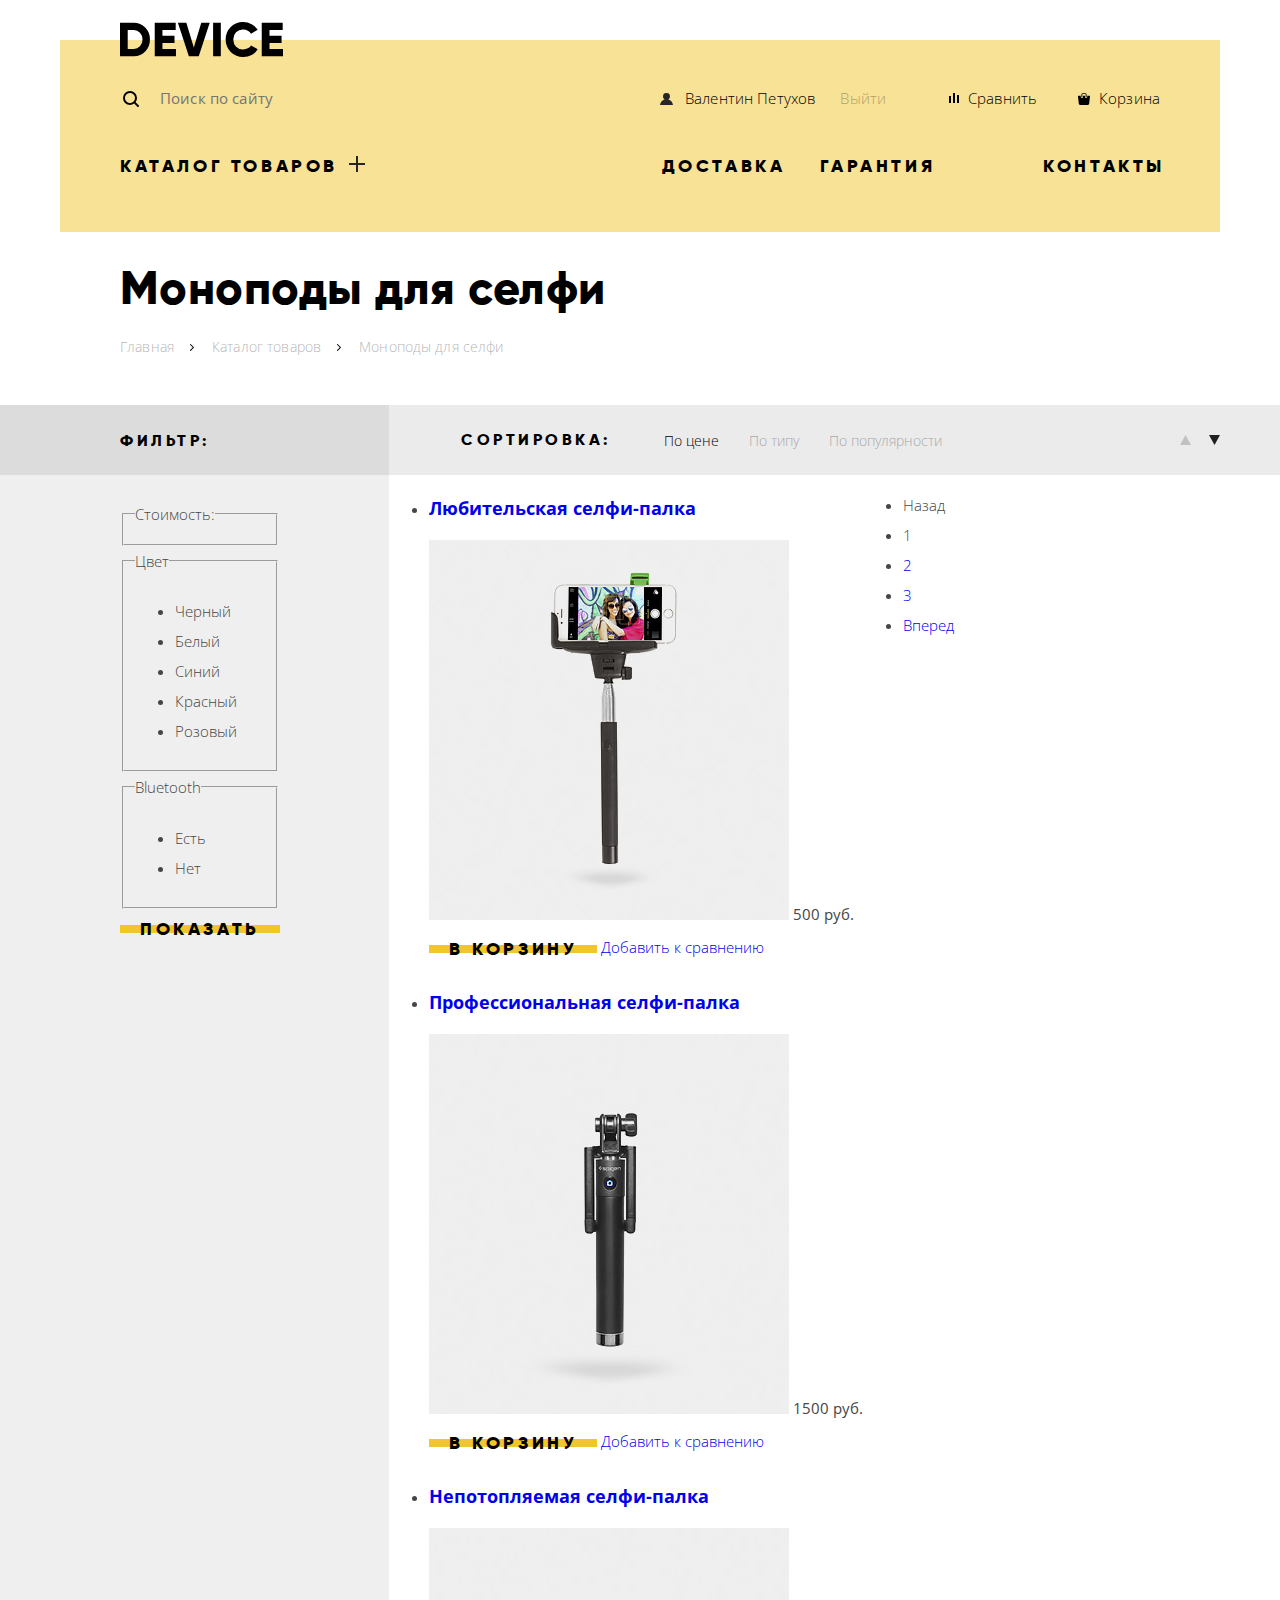
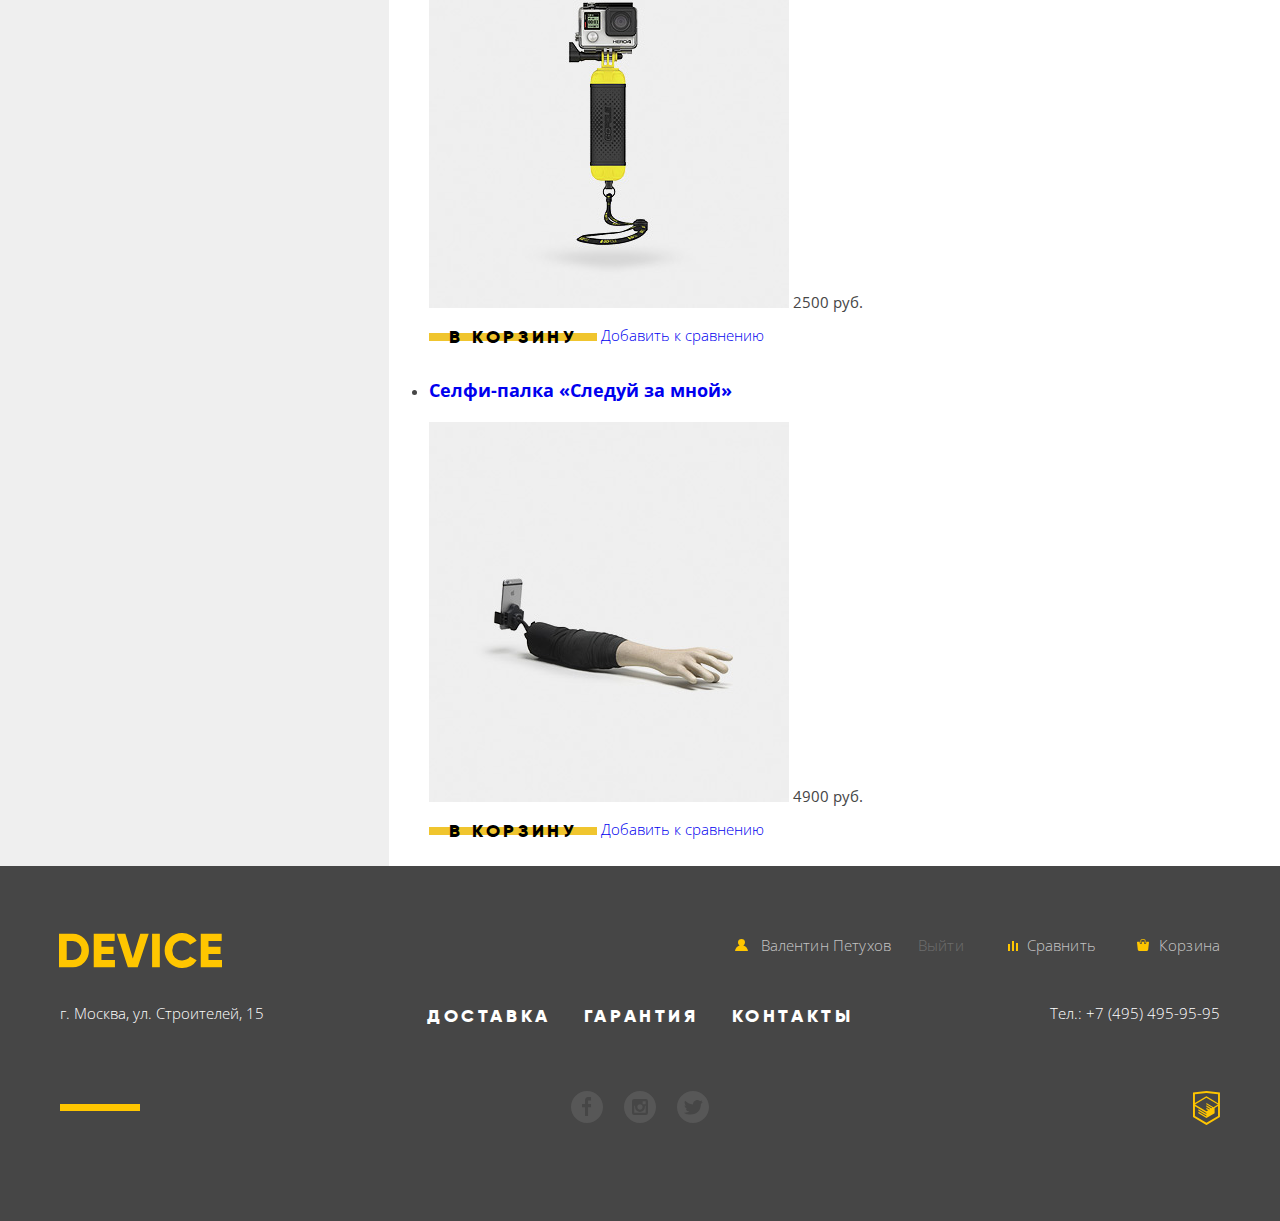
==== catalog.html @ f2490037 "Стилизация строки фильтра и сортировки" ====
<!DOCTYPE html>
<html lang="ru">
<head>
  <meta charset="UTF-8">
  <title>HTML Academy: Девайс</title>
  <link href="https://fonts.googleapis.com/css?family=Open+Sans:300,400&amp;subset=cyrillic" rel="stylesheet">
  <link rel="stylesheet" href="css/normalize.css">
  <link rel="stylesheet" href="css/style.css">
</head>
<body>
  <div class="container">
    <header class="page-header">
      <a class="page-header__logo" href="index.html">
        <svg class="page-header__image page-header__image--black" width="163" height="35" xmlns="http://www.w3.org/2000/svg" viewBox="0 0 163.3 34.94">
          <path d="M163.3 26.88v7.39H142V.67h21v7.39h-13.23v5.57h12.08v7.3h-12.08v6zm-39.87.58a9.88 9.88 0 0 0 4.66-1.1 7.49 7.49 0 0 0 3.16-3l6.67 3.84a15.51 15.51 0 0 1-6 5.69 17.52 17.52 0 0 1-8.46 2.09 17.12 17.12 0 0 1-17.59-17.47A17.12 17.12 0 0 1 123.43 0a17.42 17.42 0 0 1 8.41 2.09 15.88 15.88 0 0 1 6.09 5.69l-6.67 3.84a7.61 7.61 0 0 0-3.19-3 9.93 9.93 0 0 0-4.64-1.08 9.59 9.59 0 0 0-7.18 2.74 9.91 9.91 0 0 0-2.68 7.25 9.91 9.91 0 0 0 2.68 7.25 9.59 9.59 0 0 0 7.18 2.68zM93.27.67H101v33.6h-7.73zM69 34.27L58 .67h8.46l7.49 24.72L81.43.67h8.46l-11 33.6zM34.8.67h21v7.39H42.53v5.57h12.08v7.3H42.53v6h13.53v7.39H34.8zm-21.27 33.6H0V.67h13.53A15.72 15.72 0 0 1 25.25 5.5a16.46 16.46 0 0 1 4.71 12 16.46 16.46 0 0 1-4.71 12 15.73 15.73 0 0 1-11.72 4.77zM20 10.63a8.65 8.65 0 0 0-6.5-2.57H7.73v18.82h5.8A8.65 8.65 0 0 0 20 24.31a9.41 9.41 0 0 0 2.49-6.84A9.41 9.41 0 0 0 20 10.63z" />
        </svg>
      </a>
      <nav class="main-navigation">
        <div class="main-navigation__wrapper">
          <form class="main-navigation__search site-search" id="search-form" action="https://echo.htmlacademy.ru/" method="get">
            <label class="visually-hidden" for="search-field">Поиск по сайту</label>
            <input class="site-search__field" id="search-field" name="search" type="search" placeholder="Поиск по сайту" required>
            <button class="site-search__button" type="submit">Найти</button>
          </form>
          <ul class="main-navigation__user user-navigation">
            <li class="user-navigation__item">
              <a class="user-navigation__link user-navigation__link--profile" href="#">Валентин Петухов</a>
            </li>
            <li class="user-navigation__item">
              <a class="user-navigation__link user-navigation__link--logout" href="#">Выйти</a>
            </li>
          </ul>
          <ul class="main-navigation__shopping shopping-navigation">
            <li class="shopping-navigation__item">
              <a class="shopping-navigation__link shopping-navigation__link--compare" href="#">Сравнить</a>
            </li>
            <li class="shopping-navigation__item">
              <a class="shopping-navigation__link shopping-navigation__link--cart" href="#">Корзина</a>
            </li>
          </ul>
        </div>
        <ul class="main-navigation__site site-navigation">
          <li class="site-navigation__item site-navigation__item--catalog">
            <a class="site-navigation__link site-navigation__link--catalog" href="catalog.html">Каталог товаров</a>
            <ul class="site-navigation__list catalog-navigation">
              <li class="catalog-navigation__item">
                <a class="catalog-navigation__link" href="#">Виртуальная реальность</a>
              </li>
              <li class="catalog-navigation__item">
                <a class="catalog-navigation__link" href="#">Моноподы для селфи</a>
              </li>
              <li class="catalog-navigation__item">
                <a class="catalog-navigation__link" href="#">Экшн-камеры</a>
              </li>
              <li class="catalog-navigation__item">
                <a class="catalog-navigation__link" href="#">Фитнес-браслеты</a>
              </li>
              <li class="catalog-navigation__item">
                <a class="catalog-navigation__link" href="#">Умные часы</a>
              </li>
              <li class="catalog-navigation__item">
                <a class="catalog-navigation__link" href="#">Квадрокоптеры</a>
              </li>
            </ul>
          </li>
          <li class="site-navigation__item">
            <a class="site-navigation__link" href="#">Доставка</a>
          </li>
          <li class="site-navigation__item">
            <a class="site-navigation__link" href="#">Гарантия</a>
          </li>
          <li class="site-navigation__item">
            <a class="site-navigation__link" href="#">Контакты</a>
          </li>
        </ul>
      </nav>
    </header>
  </div>
  <main class="page-inner">
    <div class="container page-inner__title-wrapper">
      <h1 class="page-inner__title">Моноподы для селфи</h1>
      <ul class="breadcrumbs">
        <li class="breadcrumbs__item">
          <a class="breadcrumbs__link" href="index.html">Главная</a>
        </li>
        <li class="breadcrumbs__item">
          <a class="breadcrumbs__link" href="#">Каталог товаров</a>
        </li>
        <li class="breadcrumbs__item">
          <a class="breadcrumbs__link">Моноподы для селфи</a>
        </li>
      </ul>
    </div>
    <div class="page-inner__up-line">
      <div class="container page-inner__wrapper">
        <div class="page-inner__left-column">
          <span class="page-inner__filter-title">Фильтр:</span>
        </div>
        <div class="page-inner__right-column">
          <section class="sorter">
            <h2 class="sorter__title">Сортировка:</h2>
            <ul class="sorter__list sorter-options">
              <li class="sorter-options__item">
                <a class="sorter-options__link sorter-options__link--active" href="#">По цене</a>
              </li>
              <li class="sorter-options__item">
                <a class="sorter-options__link" href="#">По типу</a>
              </li>
              <li class="sorter-options__item">
                <a class="sorter-options__link" href="#">По популярности</a>
              </li>
            </ul>
            <ul class="sorter__list sorter-directions">
              <li class="sorter-directions__item">
                <a class="sorter-directions__link sorter-directions__link--up" href="#">
                  <span class="visually-hidden">Сортировать по возрастанию</span>
                </a>
              </li>
              <li class="sorter-directions__item">
                <a class="sorter-directions__link sorter-directions__link--down sorter-directions__link--active" href="#">
                  <span class="visually-hidden">Сортировать по убыванию</span>
                </a>
              </li>
            </ul>
          </section>
        </div>
      </div>
    </div>
    <div class="page-inner__down-line">
      <div class="container page-inner__wrapper">
        <div class="page-inner__left-column">
          <section class="filters">
            <h2 class="visually-hidden filters___title">Фильтр:</h2>
            <form action="https://echo.htmlacademy.ru" method="get">
              <fieldset class="filters__fieldset">
                <legend>Стоимость:</legend>
                <!-- здесь будет range стоимости -->
              </fieldset>
              <fieldset class="filters__fieldset">
                <legend>Цвет</legend>
                <ul class="filters__list">
                  <li class="filters__item">
                    <input class="filters__input filters__checkbox visually-hidden" id="black" name="color" type="checkbox" value="black" checked>
                    <label class="filters__label filters__label--checkbox" for="black">Черный</label>
                  </li>
                  <li class="filters__item">
                    <input class="filters__input filters__checkbox visually-hidden" id="white" name="color" type="checkbox" value="white">
                    <label class="filters__label filters__label--checkbox" for="white">Белый</label>
                  </li>
                  <li class="filters__item">
                    <input class="filters__input filters__checkbox visually-hidden" id="blue" name="color" type="checkbox" value="blue" checked>
                    <label class="filters__label filters__label--checkbox" for="blue">Синий</label>
                  </li>
                  <li class="filters__item">
                    <input class="filters__input filters__checkbox visually-hidden" id="red" name="color" type="checkbox" value="red" checked>
                    <label class="filters__label filters__label--checkbox" for="red">Красный</label>
                  </li>
                  <li class="filters__item">
                    <input class="filters__input filters__checkbox visually-hidden" id="pink" name="color" type="checkbox" value="pink">
                    <label class="filters__label filters__label--checkbox" for="pink">Розовый</label>
                  </li>
                </ul>
              </fieldset>
              <fieldset class="filters__fieldset">
                <legend>Bluetooth</legend>
                <ul class="filters__list">
                  <li class="filters__item">
                    <input class="filters__input filters__radio visually-hidden" id="yes" name="bluetooth" value="yes" type="radio" checked>
                    <label class="filters__label filters__label--radio" for="yes">Есть</label>
                  </li>
                  <li class="filters__item">
                    <input class="filters__input filters__radio visually-hidden" id="no" name="bluetooth" value="no" type="radio">
                    <label class="filters__label filters__label--radio" for="no">Нет</label>
                  </li>
                </ul>
              </fieldset>
              <button class="filters__button button" type="submit">Показать</button>
            </form>
          </section>
        </div>
        <div class="page-inner__right-column page-inner__right-column--white">
          <section class="catalog">
            <h2 class="visually-hidden">Каталог моноподов для селфи</h2>
            <ul class="catalog__list">
              <li class="catalog__item">
                <article class="product-card">
                  <h3 class="product-card__title">
                    <a href="#" class="product-card__link">Любительская селфи-палка</a>
                  </h3>
                  <a class="product-card__photo" href="#">
                    <img class="product-card__image" src="img/catalog/item-1.jpg" width="360" height="380" alt="Фото любительской селфи-палки">
                  </a>
                  <b class="product-card__price">500 руб.</b>
                  <div class="product-card__hover-wrapper">
                    <a class="product-card__basket-link button" href="#">В корзину</a>
                    <a class="product-card__compare-link" href="#">Добавить к сравнению</a>
                  </div>
                </article>
              </li>
              <li class="catalog__item">
                <article class="product-card">
                  <h3 class="product-card__title">
                    <a href="#" class="product-card__link">Профессиональная селфи-палка</a>
                  </h3>
                  <a class="product-card__photo" href="#">
                    <img class="product-card__image" src="img/catalog/item-2.jpg" width="360" height="380" alt="Фото профессиональной селфи-палки">
                  </a>
                  <b class="product-card__price">1500 руб.</b>
                  <div class="product-card__hover-wrapper">
                    <a class="product-card__basket-link button" href="#">В корзину</a>
                    <a class="product-card__compare-link" href="#">Добавить к сравнению</a>
                  </div>
                </article>
              </li>
              <li class="catalog__item">
                <article class="product-card">
                  <h3 class="product-card__title">
                    <a href="#" class="product-card__link">Непотопляемая селфи-палка</a>
                  </h3>
                  <a class="product-card__photo" href="#">
                    <img class="product-card__image" src="img/catalog/item-3.jpg" width="360" height="380" alt="Фото непотопляемой селфи-палки">
                  </a>
                  <b class="product-card__price">2500 руб.</b>
                  <div class="product-card__hover-wrapper">
                    <a class="product-card__basket-link button" href="#">В корзину</a>
                    <a class="product-card__compare-link" href="#">Добавить к сравнению</a>
                  </div>
                </article>
              </li>
              <li class="catalog__item">
                <article class="product-card product-card--new">
                  <h3 class="product-card__title">
                    <a href="#" class="product-card__link">Селфи-палка «Следуй за мной»</a>
                  </h3>
                  <a class="product-card__photo" href="#">
                  <img class="product-card__image" src="img/catalog/item-4.jpg" width="360" height="380" alt="Фото селфи-палки «Следуй за мной»">
                  </a>
                  <b class="product-card__price">4900 руб.</b>
                  <div class="product-card__hover-wrapper">
                    <a class="product-card__basket-link button" href="#">В корзину</a>
                    <a class="product-card__compare-link" href="#">Добавить к сравнению</a>
                  </div>
                </article>
              </li>
            </ul>
          </section>
          <section class="pagination">
            <h2 class="visually-hidden">Номера страниц:</h2>
              <ul class="pagination__list">
                <li class="pagination__item">
                  <a class="pagination__link pagination__link--previous">Назад</a>
                </li>
                <li class="pagination__item">
                  <a class="pagination__link pagination__link--current">1</a>
                </li>
                <li class="pagination__item">
                  <a  class="pagination__link" href="#">2</a>
                </li>
                <li class="pagination__item">
                  <a  class="pagination__link" href="#">3</a>
                </li>
                <li class="pagination__item">
                  <a class="pagination__link pagination__link--next" href="#">Вперед</a>
                </li>
              </ul>
          </section>
        </div>
      </div>
    </div>
  </main>
  <footer class="page-footer">
      <div class="container page-footer__wrapper">
        <div class="page-footer__row">
          <a class="page-footer__logo" href="index.html">
            <svg class="page-footer__image" width="163" height="35" xmlns="http://www.w3.org/2000/svg" viewBox="0 0 163.3 34.94">
              <path d="M163.3 26.88v7.39H142V.67h21v7.39h-13.23v5.57h12.08v7.3h-12.08v6zm-39.87.58a9.88 9.88 0 0 0 4.66-1.1 7.49 7.49 0 0 0 3.16-3l6.67 3.84a15.51 15.51 0 0 1-6 5.69 17.52 17.52 0 0 1-8.46 2.09 17.12 17.12 0 0 1-17.59-17.47A17.12 17.12 0 0 1 123.43 0a17.42 17.42 0 0 1 8.41 2.09 15.88 15.88 0 0 1 6.09 5.69l-6.67 3.84a7.61 7.61 0 0 0-3.19-3 9.93 9.93 0 0 0-4.64-1.08 9.59 9.59 0 0 0-7.18 2.74 9.91 9.91 0 0 0-2.68 7.25 9.91 9.91 0 0 0 2.68 7.25 9.59 9.59 0 0 0 7.18 2.68zM93.27.67H101v33.6h-7.73zM69 34.27L58 .67h8.46l7.49 24.72L81.43.67h8.46l-11 33.6zM34.8.67h21v7.39H42.53v5.57h12.08v7.3H42.53v6h13.53v7.39H34.8zm-21.27 33.6H0V.67h13.53A15.72 15.72 0 0 1 25.25 5.5a16.46 16.46 0 0 1 4.71 12 16.46 16.46 0 0 1-4.71 12 15.73 15.73 0 0 1-11.72 4.77zM20 10.63a8.65 8.65 0 0 0-6.5-2.57H7.73v18.82h5.8A8.65 8.65 0 0 0 20 24.31a9.41 9.41 0 0 0 2.49-6.84A9.41 9.41 0 0 0 20 10.63z" />
            </svg>
          </a>
          <ul class="page-footer__user user-navigation">
            <li class="user-navigation__item">
              <a class="user-navigation__link user-navigation__link--yellow-login" href="#">Валентин Петухов</a>
            </li>
            <li class="user-navigation__item">
              <a class="user-navigation__link user-navigation__link--logout" href="#">Выйти</a>
            </li>
          </ul>
          <ul class="page-footer__shopping shopping-navigation">
            <li class="shopping-navigation__item">
              <a class="shopping-navigation__link shopping-navigation__link--yellow-compare" href="#">Сравнить</a>
            </li>
            <li class="shopping-navigation__item">
              <a class="shopping-navigation__link shopping-navigation__link--yellow-cart" href="#">Корзина</a>
            </li>
          </ul>
        </div>
        <div class="page-footer__row">
          <p class="page-footer__address">г. Москва, ул. Строителей, 15</p>
          <ul class="page-footer__navigation site-navigation">
            <li class="site-navigation__item">
              <a class="site-navigation__link" href="#">Доставка</a>
            </li>
            <li class="site-navigation__item">
              <a class="site-navigation__link" href="#">Гарантия</a>
            </li>
            <li class="site-navigation__item">
              <a class="site-navigation__link" href="#">Контакты</a>
            </li>
          </ul>
          <p class="page-footer__phone">Тел.: +7 (495) 495-95-95</p>
        </div>
        <div class="page-footer__row">
          <ul class="page-footer__social social">
            <li class="social__item">
              <a class="social__link social__link--facebook" href="https://www.facebook.com/htmlacademy">
                <span class="visually-hidden">Мы в Фейсбуке</span></a>
            </li>
            <li class="social__item">
              <a class="social__link social__link--instagram" href="https://www.instagram.com/htmlacademy">
                <span class="visually-hidden">Мы в Инстаграме</span>
              </a>
            </li>
            <li class="social__item">
              <a class="social__link social__link--twitter" href="https://twitter.com/htmlacademy_ru">
                <span class="visually-hidden">Мы в Твиттере</span>
              </a>
            </li>
          </ul>
          <p class="page-footer__copyright copyright">
          <span class="visually-hidden">Разработано:</span>
          <a class="copyright__link" href="https://htmlacademy.ru/intensive/htmlcss">
            <svg class="copyright__image" aria-label="HTML Academy" height="34.09" width="26.943" xmlns="http://www.w3.org/2000/svg">
              <path d="M13.62.017L13.472 0 0 1.412v24.661l13.473 8.017 13.43-7.99.042-.025V1.412zm11.399 12.11L13.495 5.334l-.001-.104-.087.05-.088-.056v.109L1.925 12.118V3.147l11.548-1.212L25.02 3.147v8.98zm-11.614-5.34L24.923 13.5l-4.479 2.64-7.093-4.221-.014 1.415 5.904 3.513-.86.507-5.03-2.992-.014 1.415 3.827 2.275-.782.523-3.031-1.787-.014 1.413 1.853 1.091-1.8 1.081-11.356-6.751zm-11.48 8.34l11.411 6.791.016 1.044-7.942-4.728-.015 1.416 7.979 4.795.018 1.076-7.973-4.74-.013 1.414 8.021 4.822.046.025 8.143-4.872-.011-5.177 3.415-2.036v10.021L13.472 31.85 1.925 24.979z"/>
            </svg>
          </a>
          </p>
        </div>
      </div>
    </footer>
</body>
</html>
---- css/style.css ----
@font-face {
    font-family: "Gilroy";
    font-weight: 800;
    font-style: normal;

    src: url("../fonts/Gilroy-ExtraBold.woff2") format("woff2"),
    url("../fonts/Gilroy-ExtraBold.woff") format("woff");
}

@font-face {
    font-family: "Gilroy";
    font-weight: 300;
    font-style: normal;

    src: url("../fonts/Gilroy-Light.woff2") format("woff2"),
    url("../fonts/Gilroy-Light.woff") format("woff");
}

@font-face {
    font-family: "Open Sans";
    font-weight: 300;
    font-style: normal;

    src: url("../fonts/OpenSans-Light.woff2") format("woff2"),
    url("../fonts/OpenSans-Light.woff") format("woff");
}

@font-face {
    font-family: "Open Sans";
    font-weight: normal;
    font-style: normal;

    src: url("../fonts/OpenSans.woff2") format("woff2"),
    url("../fonts/OpenSans.woff") format("woff");
}

html {
    box-sizing: border-box;
}

body {
    margin: 0;
    padding: 0;
}

*,
*::before,
*::after {
    box-sizing: inherit;
}

.content-box-component {
    box-sizing: content-box;
}

.visually-hidden {
    position: absolute;

    clip: rect(0 0 0 0);

    width: 1px;
    height: 1px;
    margin: -1px;
}

a {
    text-decoration: none;
}

body {
    font-family: "Open Sans", Arial, sans-serif;
    font-size: 15px;
    font-weight: 300;
    line-height: 30px;

    color: #464646;
    background-color: #ffffff;
}

a {
    text-decoration: none;
}

.container {
    width: 1200px;
    margin: 0 auto;
    padding-right: 20px;
    padding-left: 20px;
}

/*buttons*/
.button {
    position: relative;
    z-index: 0;

    display: inline-block;

    padding-top: 8px;
    padding-right: 20px;
    padding-bottom: 8px;
    padding-left: 20px;

    font-family: "Gilroy", "Arial", sans-serif;
    font-size: 18px;
    font-weight: 800;
    line-height: 24px;
    text-align: center;
    vertical-align: middle;
    letter-spacing: 0.2em;
    text-transform: uppercase;

    color: #000000;
    border: 0;
    background-color: transparent;
}

.button::before {
    position: absolute;
    z-index: -1;
    top: 50%;
    left: 0;

    width: 100%;
    height: 8px;

    content: "";
    transition: all .5s;
    transform: translateY(-50%);

    background-color: #f0c52e;
}

.button:hover::before,
.button:focus::before {
    height: 100%;
}

.button:active{
    color: rgba(0, 0, 0, 0.3);
}

/*header*/
.page-header {
    position: relative;

    margin-top: 40px;
    padding-bottom: 51px;

    background-color: #f7e296;
}

.page-header__logo {
    position: absolute;
    top: -18px;
    left: 60px;
}

.page-header__logo:hover,
.page-header__logo:focus {
    opacity: 0.6;
    outline: none;
}

.main-navigation {
    display: flex;
    flex-direction: column;

    padding-top: 33px;
    padding-right: 60px;
    padding-left: 60px;
}

.main-navigation__wrapper {
    display: flex;

    margin-bottom: 29px;

    justify-content: space-between;
    align-items: center;
}

.main-navigation__search {
    position: relative;

    display: flex;

    width: 440px;
    height: 49px;
    margin-right: auto;
}

.main-navigation__search::before {
    position: absolute;
    top: 18px;
    left: 3px;

    width: 16px;
    height: 16px;

    content: "";

    background-image: url(../img/search.svg);
}

.site-search__field {
    width: 355px;
    padding-left: 40px;

    font-size: 15px;
    font-style: inherit;
    line-height: 30px;
    letter-spacing: 0.01em;

    border: 0;
    outline: none;
    background-color: #f7e296;
}

.site-search__field:focus {
    box-shadow: inset 0 -2px 0 0 #000000;
}

.site-search__field:hover::placeholder {
    color: rgba(0, 0, 0, 0.6);
}

.site-search__field:focus::placeholder {
    color: #000000;
}

.site-search__button {
    width: 85px;

    font-size: 15px;
    line-height: 30px;
    letter-spacing: 0.01em;

    opacity: 0;
    border: 2px solid #000000;
    background-color: #f7e296;
}

.site-search__field:focus ~ .site-search__button,
.site-search__button:focus {
    opacity: 1;
}

.site-search__button:hover,
.site-search__button:focus {
    color: #ffffff;
    background-color: #000000;
    outline: none;
}

.site-search__button:active {
    opacity: 1;
    color: rgba(255, 255, 255, 0.3);
    background-color: #000000;
}

.main-navigation__user {
    width: 260px;
}

.user-navigation {
    position: relative;

    display: flex;

    margin: 0;
    padding: 0;

    list-style: none;
}

.user-navigation__link {
    position: relative;

    padding-left: 25px;

    font-size: 15px;
    line-height: 30px;
    letter-spacing: 0.01em;

    color: #000000;
}

.user-navigation__link::before {
    position: absolute;
    top: 25%;
    left: 0;

    width: 13px;
    height: 13px;

    content: "";
}

.user-navigation__link--login::before,
.user-navigation__link--profile::before {
    background-image: url(../img/user.svg);
    background-repeat: no-repeat;
}

.user-navigation__link--logout {
    opacity: 0.3;
}

.user-navigation__link:hover,
.user-navigation__link:focus {
    opacity: 0.6;
    outline: none;
}

.user-navigation__link:active {
    opacity: 0.3;
}

.main-navigation__shopping {
    width: 240px;
}

.shopping-navigation {
    display: flex;

    margin: 0;
    padding: 0;

    list-style: none;

    justify-content: space-between;
    flex-wrap: wrap;
}

.shopping-navigation__link {
    position: relative;

    padding-left: 48px;

    font-size: 15px;
    line-height: 30px;
    letter-spacing: 0.01em;

    color: #000000;
}

.shopping-navigation__link::before {
    position: absolute;
    top: 25%;
    left: 25%;

    width: 13px;
    height: 13px;

    content: "";
}

.shopping-navigation__link:hover,
.shopping-navigation__link:focus {
    opacity: 0.6;
    outline: none;
}

.shopping-navigation__link:active {
    opacity: 0.3;
}

.shopping-navigation__link--compare::before {
    background-image: url(../img/compare.svg);
    background-repeat: no-repeat;
}

.shopping-navigation__link--cart::before {
    background-image: url(../img/cart.svg);
    background-repeat: no-repeat;
}

.site-navigation {
    display: flex;

    margin: 0;
    padding: 0;

    list-style: none;

    flex-wrap: wrap;
}

.site-navigation__item--catalog {
    margin-right: auto;
}

.site-navigation__link {
    position: relative;

    font-family: "Gilroy", "Arial Black", sans-serif;
    font-size: 18px;
    font-weight: 800;
    line-height: 24px;
    letter-spacing: 0.2em;
    text-transform: uppercase;

    color: #000000;
}

.site-navigation__link:hover,
.site-navigation__link:focus {
    opacity: 0.6;
    outline: none;
}

.site-navigation__link:active {
    opacity: 0.3;
}

.site-navigation__link--catalog::after {
    position: absolute;
    top: 1px;
    right: -27px;

    width: 16px;
    height: 16px;

    content: "";

    background-image: url(../img/plus.svg);
    background-repeat: no-repeat;
}

.site-navigation__item:nth-child(2) {
    margin-right: 35px;
}

.site-navigation__item:nth-child(4) {
    margin-right: -5px;
    margin-left: 108px;
}

/*отступы при переполнении*/
.site-navigation__item:nth-child(n+5) {
    margin-left: 10px;
}

.site-navigation__item {
    position: relative;
}

.catalog-navigation {
    position: absolute;
    z-index: 10;
    top: 31px;

    display: flex;
    display: none;

    width: 640px;
    margin: 0;
    padding: 0;
    padding-top: 15px;
    padding-bottom: 20px;

    list-style: none;

    flex-wrap: wrap;
}

.site-navigation__item:hover .catalog-navigation {
    display: flex;

    flex-wrap: wrap;
}

.catalog-navigation::after {
    position: absolute;
    z-index: -1;
    left: -60px;

    width: 1160px;
    height: 100%;

    content: "";

    background-color: #f7e296;
}

.catalog-navigation__item {
    width: 200px;
}

.catalog-navigation__item:nth-child(3n+1) {
    margin-right: 40px;
}

.catalog-navigation__item:last-child {
    width: 210px;
}

.catalog-navigation__link {
    font-size: 15px;
    line-height: 36px;
    letter-spacing: 0.01em;

    color: #000000;
}

.catalog-navigation__link:hover,
.catalog-navigation__link:focus {
    opacity: 0.6;
    outline: none;
}

.catalog-navigation__link:active {
    opacity: 0.3;
}

/*slider*/
.features {
    margin-bottom: 103px;
}

.features__wrapper {
    position: relative;

    background-color: #ffffff;
    background-image: linear-gradient(#f7e296 109px,#ffffff 109px);
}

.features-slider,
.features__toggles {
    margin: 0;
    padding: 0;

    list-style: none;
}

.promo-slider {
    position: relative;
    z-index: 1;

    min-height: 486px;

    list-style: none;

    counter-reset: my-counter;
}

.promo-slider__item {
    position: absolute;
    z-index: -10;
    top: 0;

    display: flex;

    width: 1200px;

    counter-increment: my-counter;

    opacity: 0;
}

.promo-slider__item::before {
    position: absolute;
    top: -16px;
    right: 86px;

    font-family: "Gilroy", "Arial Black", sans-serif;
    font-size: 179.2px;
    font-weight: 800;
    line-height: 179.2px;
    letter-spacing: 0.01em;

    content: "0"counter(my-counter);

    color: #ffffff;
}

.promo-slider__item--current {
    position: relative;
    z-index: 10;

    opacity: 1;
}

.promo-slider__image-wrapper {
    display: flex;

    width: 560px;
    margin-right: 40px;
}

.promo-slider__image {
    max-width: 555px;
    max-height: 486px;
    margin: auto;
}

.promo-slider__description-wrapper {
    position: relative;

    width: 500px;
    padding-top: 76px;
}

.promo-slider__description-wrapper::before {
    position: absolute;
    top: 34px;
    left: 0;

    width: 100px;
    height: 7px;

    content: "";

    background-color: #ffffff;
}

.promo-slider__title {
    margin: 0;
    margin-bottom: 19px;

    font-family: "Gilroy", "Arial Black", sans-serif;
    font-size: 47px;
    font-weight: 800;
    line-height: 56px;
    letter-spacing: 0.01em;

    color: #000000;
}

.promo-slider__description {
    margin-bottom: 44px;
    padding-right: 20px;
}

.promo-slider__link {
    width: 220px;
    margin-bottom: 50px;
}

.promo-slider__list {
    margin: 0;
    padding: 0;

    list-style: none;
}

.spec-list__name {
    font-size: 13px;
    line-height: 20px;

    letter-spacing: 0.01em;
}

.spec-list__value {
    font-family: "Gilroy", "Arial Black", sans-serif;
    font-size: 36px;
    font-weight: 300;
    line-height: 48px;

    letter-spacing: 0.01px;

    color: #000000;
}

.spec-list {
    display: flex;
}

.spec-list__wrapper {
    display: flex;
    flex-direction: column-reverse;

    width: 160px;
}

.spec-list__wrapper:nth-child(even) {
    width: 140px;
}

.spec-list,
.spec-list__name,
.spec-list__value {
    margin: 0;
    padding: 0;
}

.features__toggles {
    margin: 0;
    padding: 0;
}

.spec-list__name {
    padding-top: 6px;
}

.slider-toggles {
    position: absolute;
    top: 313px;
    right: 82px;

    display: flex;

    width: 80px;

    justify-content: space-between;
    align-items: center;
}

.slider-toggles__button {
    position: relative;
    display: inline-block;

    width: 12px;
    height: 12px;
    padding: 0;

    vertical-align: middle;

    border: 1px solid #050505;
    border-radius: 50%;
    background-color: #ffffff;
}

.slider-toggles__button--current::after {
    position: absolute;
    z-index: 1;
    top: 2px;
    left: 2px;

    width: 6px;
    height: 6px;

    content: "";

    border: 1px solid #050505;
    border-radius: 50%;
    background-color: #ffffff;
}

/*popular categories*/
.popular-categories {
    margin-bottom: 80px;
}

.popular-categories__list {
    display: flex;

    margin: 0;
    padding: 0;

    list-style: none;

    flex-wrap: wrap;
}

.popular-categories__item {
    width: 160px;
    margin-right: 40px;
}

.popular-categories__item:nth-child(6n) {
    margin-right: 0;
}

.popular-categories__link {
    position: relative;

    display: block;

    padding-top: 194px;

    font-family: "Gilroy", "Arial Black", sans-serif;
    font-size: 18px;
    font-weight: 800;
    line-height: 24px;
    text-decoration: none;
    letter-spacing: 0.01em;

    color: #000000;

    outline: none;
}

.popular-categories__link::before {
    position: absolute;
    top: 0;
    left: 0;

    width: 160px;
    height: 160px;

    content: "";

    opacity: 0.5;
    background-color: #f0c52e;
}

.popular-categories__link::after {
    position: absolute;

    width: 160px;
    height: 160px;

    content: "";
}

.popular-categories__link--vr::after {
    top: 52px;
    left: 31px;

    background-image: url(../img/popular-1.svg);
    background-repeat: no-repeat;
}

.popular-categories__link--monopods::after {
    top: 42px;
    left: 38px;

    background-image: url(../img/popular-2.svg);
    background-repeat: no-repeat;
}

.popular-categories__link--cameras::after {
    top: 39px;
    left: 49px;

    background-image: url(../img/popular-3.svg);
    background-repeat: no-repeat;
}

.popular-categories__link--band::after {
    top: 51px;
    left: 29px;

    background-image: url(../img/popular-4.svg);
    background-repeat: no-repeat;
}

.popular-categories__link--clock::after {
    top: 33px;
    left: 54px;

    background-image: url(../img/popular-5.svg);
    background-repeat: no-repeat;
}

.popular-categories__link--quadcopters::after {
    top: 50px;
    left: 15px;

    background-image: url(../img/popular-6.svg);
    background-repeat: no-repeat;
}

.popular-categories__link:hover::before,
.popular-categories__link:focus::before {
    opacity: 1;

}

.popular-categories__link:active::before {
    opacity: 1;
}

.popular-categories__link:active {
    color: rgba(0, 0, 0, 0.3);
}

.popular-categories__link:active::after {
    opacity: 0.3;
}

/*services*/
.services {
    margin-bottom: 93px;
    padding-bottom: 36px;

    background-color: #e5e5e5;
    background-image: linear-gradient(#ffffff 100px,#e5e5e5 100px);
}

.services__wrapper {
    display: flex;

    padding-bottom: 80px;
}

.services__toggles {
    position: relative;

    width: 280px;
    margin: 0;
    padding: 0;

    list-style: none;
}

.services__toggles::after {
    position: absolute;
    top: 0;
    right: -4px;

    width: 7px;
    height: 319px;

    content: "";

    background-color: #000000;
}

.services__description {
    margin: 0;
    padding: 0;

    list-style: none;
}

.services-tab {
    padding-top: 80px;
}

.services-tab__item {
    margin-bottom: 24px;
}

.services-tab__link {
    width: 160px;

    outline: none;
}

.services-tab__link--current {
    width: 100%;

    text-align: left;

    color: #f7e184;
    background-color: #000000;
}

.services-tab__link--current::before {
    position: absolute;
    z-index: -1;
    top: 50%;
    left: 0;

    width: 100%;
    height: 8px;

    content: "";
    transition: none;

    background-color: #000000;
}

.services-tab__link--current:active {
    width: 100%;

    text-align: left;

    color: #f7e184;
    background-color: #000000;
}

.services-list {
    position: relative;

    display: flex;
    flex-direction: column;

    width: 880px;
    padding-left: 120px;
}

.services-list__item {
    position: absolute;
    z-index: -10;
    top: 0;

    width: 760px;
    padding-top: 74px;

    opacity: 0;
}

.services-list__item--current {
    position: relative;
    z-index: 10;

    opacity: 1;
}

.services-list__title {
    margin: 0;
    margin-bottom: 32px;
    padding: 0;

    font-family: "Gilroy", "Arial", sans-serif;
    font-size: 47px;
    font-weight: 800;
    line-height: 48px;
    letter-spacing: 0.01em;

    color: #000000;
}

.services-list__summary {
    padding-right: 310px;
}

.services-list__item--delivery {
    background-image: url(../img/delivery.svg);
    background-repeat: no-repeat;
    background-position: top 84px right 65px;
}

.services-list__item--warranty {
    background-image: url(../img/warranty.svg);
    background-repeat: no-repeat;
    background-position: 89% 57%;;
}

.services-list__item--credit {
    background-image: url(../img/credit.svg);
    background-repeat: no-repeat;
    background-position: 89% 57%;
}

/*brands*/
.brands {
    margin-bottom: 85px;
}

.brands__list {
    display: flex;

    margin: 0;
    padding: 0;

    list-style: none;

    justify-content: space-between;
}

.brands__link {
    display: block;

    text-decoration: none;

    opacity: 0.2;

    filter: grayscale(100%);
}

.brands__link:hover,
.brands__link:focus {
    opacity: 1;

    filter: grayscale(0);

    outline: none;
}

/*about us and contacts*/
.wrapper {
    display: flex;

    justify-content: space-between;
}

.about-us {
    position: relative;

    width: 480px;
    margin-right: 120px;
    margin-bottom: 81px;
    padding-top: 52px;
    padding-right: 8px;
}

.contacts {
    position: relative;

    width: 560px;
    margin-bottom: 81px;
    padding-top: 52px;
}

.about-us::before,
.contacts::before {
    position: absolute;
    top: 0;
    left: 0;

    width: 80px;
    height: 7px;

    content: "";

    background-color: #000000;
}

.about-us__title,
.contacts__title {
    margin-top: 0;
    margin-right: 0;
    margin-bottom: 43px;
    margin-left: -2px;

    font-family: "Gilroy", "Arial Black", sans-serif;
    font-size: 47px;
    font-weight: 800;
    line-height: 48px;
    letter-spacing: 0.01em;

    color: #000000;
}

.about-us__summary,
.contacts__summary {
    margin: 0;
    margin-bottom: 30px;

    font-size: 15px;
    font-weight: 300;
    line-height: 30px;
    letter-spacing: 0;
}

.about-us__list {
    margin: 0;
    padding: 0;

    list-style: none;
}

.company-list {
    margin-top: 66px;
    margin-bottom: 54px;

    font-family: "Gilroy", "Arial", sans-serif;
    font-size: 16px;
    font-weight: 800;
    line-height: 40px;
    letter-spacing: 0;
}

.company-list__item {
    position: relative;

    padding-left: 35px;
}

.company-list__item::before {
    position: absolute;
    top: 16px;
    left: 0;

    width: 8px;
    height: 8px;

    content: "";

    border: 2px solid #e5e5e5;
    border-radius: 50%;
}

.contacts__map {
    margin-top: 9px;
    margin-bottom: 60px;
}

.about-us__button,
.contacts__button {
    width: 260px;

    outline: none;
}

/* footer */
.page-footer {
    background-color: #464646;
}

.page-footer__wrapper {
    display: flex;
    flex-direction: column;

    padding-top: 64px;
    padding-bottom: 66px;
}

.page-footer__row {
    position: relative;

    display: flex;

    margin-bottom: 21px;
}

.page-footer__row:last-child {
    margin-top: 42px;
}

.page-footer__row:last-child::before {
    position: absolute;
    top: 13px;
    left: 0;

    width: 80px;
    height: 7px;

    content: "";

    background-color: #ffc600;
}

.page-footer__logo {
    width: 180px;
    margin-top: 3px;
    margin-left: -1px;
}
.page-footer__logo:focus {
   opacity: 0.6;
   outline: none;
}

.page-footer__image {
    fill: #ffc600;
}

.page-footer__image:hover,
.page-footer__image:focus {
    opacity: 0.6;

    outline: none;
}

.page-footer__image:active {
    opacity: 0.3;
}

.page-footer__user,
.page-footer__shopping {
    margin: 0;
    padding: 0;

    list-style: none;
}

.page-footer__user {
    display: flex;

    margin-right: 25px;
    margin-left: auto;

    font-size: 15px;
}

.page-footer__shopping {
    display: flex;

    padding-left: 18px;

    font-size: 15px;
}

.page-footer__user .user-navigation__link {
    padding-left: 27px;

    color: rgba(255, 255, 255, 0.7);
}

.page-footer__shopping .shopping-navigation__link {
    padding-left: 20px;

    color: rgba(255, 255, 255, 0.7);
}

.page-footer__user .user-navigation__link:hover,
.page-footer__shopping .shopping-navigation__link:hover,
.page-footer__user .user-navigation__link:focus,
.page-footer__shopping .shopping-navigation__link:focus {
    color: rgba(255, 255, 255, 1);

    outline: none;
}

.page-footer__user .user-navigation__link:active,
.page-footer__shopping .shopping-navigation__link:active {
    color: rgba(255, 255, 255, 0.3);
}

.page-footer__shopping .shopping-navigation__item:not(:last-child) {
    margin-right: 43px;
}

.user-navigation__link--yellow-login::before {
    position: absolute;
    top: 4px;
    left: 1px;

    content: "";

    background-image: url(../img/user-yellow.svg);
    background-repeat: no-repeat;
}

.page-footer__shopping {
    display: flex;

    flex-wrap: wrap;
}

.shopping-navigation__link--yellow-compare::before {
    position: absolute;
    top: 6px;
    left: 1px;

    content: "";

    background-image: url(../img/compare-yellow.svg);
    background-repeat: no-repeat;;
}

.shopping-navigation__link--yellow-cart::before {
    position: absolute;
    top: 4px;
    left: -2px;

    content: "";

    background-image: url(../img/cart-yellow.svg);
    background-repeat: no-repeat;
}

.user-navigation__link--yellow-login:hover::before,
.shopping-navigation__link--yellow-compare:hover::before,
.shopping-navigation__link--yellow-cart:hover::before {
    opacity: 0.6;
}

.user-navigation__link--yellow-login:focus::before,
.shopping-navigation__link--yellow-compare:focus::before,
.shopping-navigation__link--yellow-cart:focus::before {
    opacity: 0.6;
}

.user-navigation__link--yellow-login:active::before,
.shopping-navigation__link--yellow-compare:active::before,
.shopping-navigation__link--yellow-cart:active::before {
    opacity: 0.3;
}

.page-footer__address {
    margin: 0;
    padding: 0;

    letter-spacing: 0;

    color: #ffffff;
}

.page-footer__navigation {

    display: flex;

    width: 440px;
    margin-top: 6px;
    margin-right: 173px;
    margin-bottom: 0;
    margin-left: auto;

    line-height: 24px;

    color: #ffffff;

    align-items: baseline;
}

.page-footer__navigation .site-navigation__item:not(:last-child) {
    margin-right: 33px;
}

.page-footer__navigation .site-navigation__link {
    color: #ffffff;
}

.page-footer__phone {
    width: 180px;
    margin: 0;
    padding: 0;

    text-align: right;
    letter-spacing: 0;

    color: #ffffff;
}

.page-footer__social {
    margin: 0;
    padding: 0;

    list-style: none;
}

.social {
    display: flex;

    width: 240px;
    margin-right: 433px;
    margin-left: auto;
    padding-right: 40px;
    padding-left: 40px;

    justify-content: space-around;
    flex-wrap: wrap;
}

.social__link {
    position: relative;

    display: block;

    width: 32px;
    height: 32px;

    opacity: 0.3;

    outline: none;
}

.social__link--facebook::after {
    position: absolute;

    width: 32px;
    height: 32px;

    content: "";

    opacity: 0.3;
    background-image: url(../img/facebook.svg);
    background-repeat: no-repeat;
}

.social__link--instagram::after {
    position: absolute;

    width: 32px;
    height: 32px;

    content: "";

    opacity: 0.3;
    background-image: url(../img/instagram.svg);
    background-repeat: no-repeat;
}

.social__link--twitter::after {
    position: absolute;

    width: 32px;
    height: 32px;

    content: "";

    opacity: 0.3;
    background-image: url(../img/twitter.svg);
    background-repeat: no-repeat;
}

.social__link:hover::after,
.social__link:focus::after {
    opacity: 0.6;
}

.social__link:active::after {
    opacity: 0.1;
}

.page-footer__copyright {
    margin: 0;
    padding: 0;
}

.copyright__image {
    fill: #ffc600;
}

.page-footer__copyright:hover,
.copyright__link:focus {
    opacity: 0.6;
    outline: none
}

.page-footer__copyright:active {
    opacity: 0.3;
}

.modal {
    position: fixed;

    display: none;

    box-shadow: 2px 16px 40px -1px rgba(0,0,0,.2);
}

.modal-map {
    z-index: 20;
    top: 120px;
    left: 50%;

    width: 960px;
    margin-left: -480px;

    background-color: #ffffff;
}

.close-button {
    z-index: 40;

    width: 57px;
    height: 57px;
    padding: 0;

    opacity: 0.5;
    border: none;
    background-color: transparent;
}

.close-button:focus,
.close-button:hover {
    opacity: 1;

    outline: none;
}

.close-button:active {
    opacity: 0.3;
}

.close-button::before {
    display: block;

    width: 55px;
    height: 55px;

    content: "";

    opacity: 0.5;
    background-image: url(../img/modal-close.svg);
    background-repeat: no-repeat;
}

.modal-map__close {
    position: absolute;
    z-index: 40;
    top: 23px;
    right: 23px;
}

.feedback {
    z-index: 20;
    top: 120px;
    left: 50%;

    width: 960px;
    margin-left: -480px;
    padding-top: 100px;
    padding-right: 100px;
    padding-bottom: 80px;
    padding-left: 100px;

    background-color: #ffffff;
}

.feedback__form {
    display: flex;

    justify-content: space-between;
    flex-wrap: wrap;
}

.feedback__close {
    position: absolute;
    z-index: 40;
    top: 24px;
    right: 24px;
}

.feedback__label {
    margin-bottom: 7px;

    font-family: "Gilroy", Arial, sans-serif;
    font-size: 18px;
    font-weight: 800;
    line-height: 24px;

    color: #000000;
}

.feedback__field {
    padding: 20px;

    border: 3px solid transparent;
    background-color: rgba(230, 230, 230, 0.5);
}

.feedback__field:focus {
    border: 3px solid #f7e296;
    outline: none;
}

.feedback__field:hover {
    background-color: rgba(230, 230, 230, 0.8);
}

.feedback__field:invalid {
    background-color: rgba(237, 181, 181, 0.5);
}

.feedback__field::placeholder {
    font-family: "Open Sans", Arial, sans-serif;
    font-size: 14px;
    font-weight: normal;
    line-height: 18px;

    letter-spacing: 0;

    color: rgba(70, 70, 70, 0.4);
}

.feedback__field-wrapper {
    display: flex;
    flex-direction: column;

    margin-bottom: 40px;
}

.feedback__field--input {
    width: 360px;
    height: 50px;
}

.feedback__field--textarea {
    width: 760px;
    height: 157px;
}

.feedback__button {
    width: 200px;
}


/*catalog*/
.page-inner__title-wrapper {
    margin-bottom: 44px;
    padding-left: 80px;
}

.page-inner__title {
    margin: 0;
    margin-top: 32px;
    margin-bottom: 19px;
    padding: 0;

    font-family: "Gilroy", Arial, sans-serif;
    font-size: 47px;
    line-height: 48px;
    letter-spacing: 0.01em;

    color: #000000;
}

.breadcrumbs {
    display: flex;

    margin: 0;
    padding: 0;

    list-style: none;
}

.breadcrumbs__item:not(:last-child) {
    position: relative;

    margin-right: 18px;
    padding-right: 20px;
}

.breadcrumbs__item:not(:last-child):after {
    position: absolute;
    top: 13px;
    right: -2px;

    width: 6px;
    height: 10px;

    content: "";

    background-image: url(../img/nav-arrow.svg);
    background-repeat: no-repeat;
}
.breadcrumbs__link {
    font-size: 14px;
    line-height: 24px;
    text-decoration: none;
    letter-spacing: .01em;

    opacity: 0.3;
    color: #000000;
}

.breadcrumbs__link:hover,
.breadcrumbs__link:focus {
    opacity: 0.6;
}

.breadcrumbs__link:active {
    opacity: 0.1;
}

.page-inner__up-line {
    background-image: linear-gradient(to right, #dcdcdc 0%, #dcdcdc 50%, #ebebeb 50%, #ebebeb 100%);
}

.page-inner__down-line {
    background-image: linear-gradient(to right, #efefef 0%, #efefef 50%, #fff 50%, #fff 100%);
}

.page-inner__wrapper {
    display: flex;
}

.page-inner__left-column {
    display: flex;

    width: 329px;
    padding-top: 24px;
    padding-bottom: 22px;
    padding-left: 60px;
}

.page-inner__filter-title {
    z-index: 1;

    display: block;

    font-family: "Gilroy", "Arial Black", sans-serif;
    font-size: 16px;
    font-weight: 800;
    line-height: 24px;
    letter-spacing: 3.5px;
    text-transform: uppercase;

    color: #000000;
    background-color: #dcdcdc;
}
.page-inner__right-column {
    display: flex;
    width: 831px;
}

.sorter {
    display: flex;

    width: 831px;
    padding-left: 72px;

    background-color: #ebebeb;

    align-items: center;
}
.sorter__list {
    display: flex;

    margin: 0;
    padding: 0;

    list-style: none;
}
.sorter__title {
    z-index: 1;

    margin: 0;
    margin-right: 53px;
    padding: 0;

    font-family: "Gilroy", "Arial Black", sans-serif;
    font-size: 16px;
    font-weight: 800;
    line-height: 24px;
    letter-spacing: 3.5px;
    text-transform: uppercase;

    color: #000;
}

.sorter-options__link {
    margin-right: 20px;
    padding-right: 10px;

    font-size: 14px;
    line-height: 18px;
    letter-spacing: 0;

    opacity: 0.3;
    color: #000000;
}

.sorter-options__link--active {
    opacity: 1;
}

.sorter-directions {
    display: flex;

    margin-left: auto;
}

.sorter-directions__item:not(:last-child) {
    margin-right: 18px;
}

.sorter-directions__link {
    display: block;

    width: 11px;
    height: 10px;

    opacity: 0.2;
}

.sorter-directions__link--up {
    background-image: url(../img/icon-up-dir.svg);
    background-repeat: no-repeat;
}

.sorter-directions__link--down {
    background-image: url(../img/icon-down-dir.svg);
    background-repeat: no-repeat;
}

.sorter-directions__link--active {
    opacity: 1;
}

.filters {
    background-color: #efefef;
}

.page-inner__right-column--white {
    background-color: #ffffff;
}
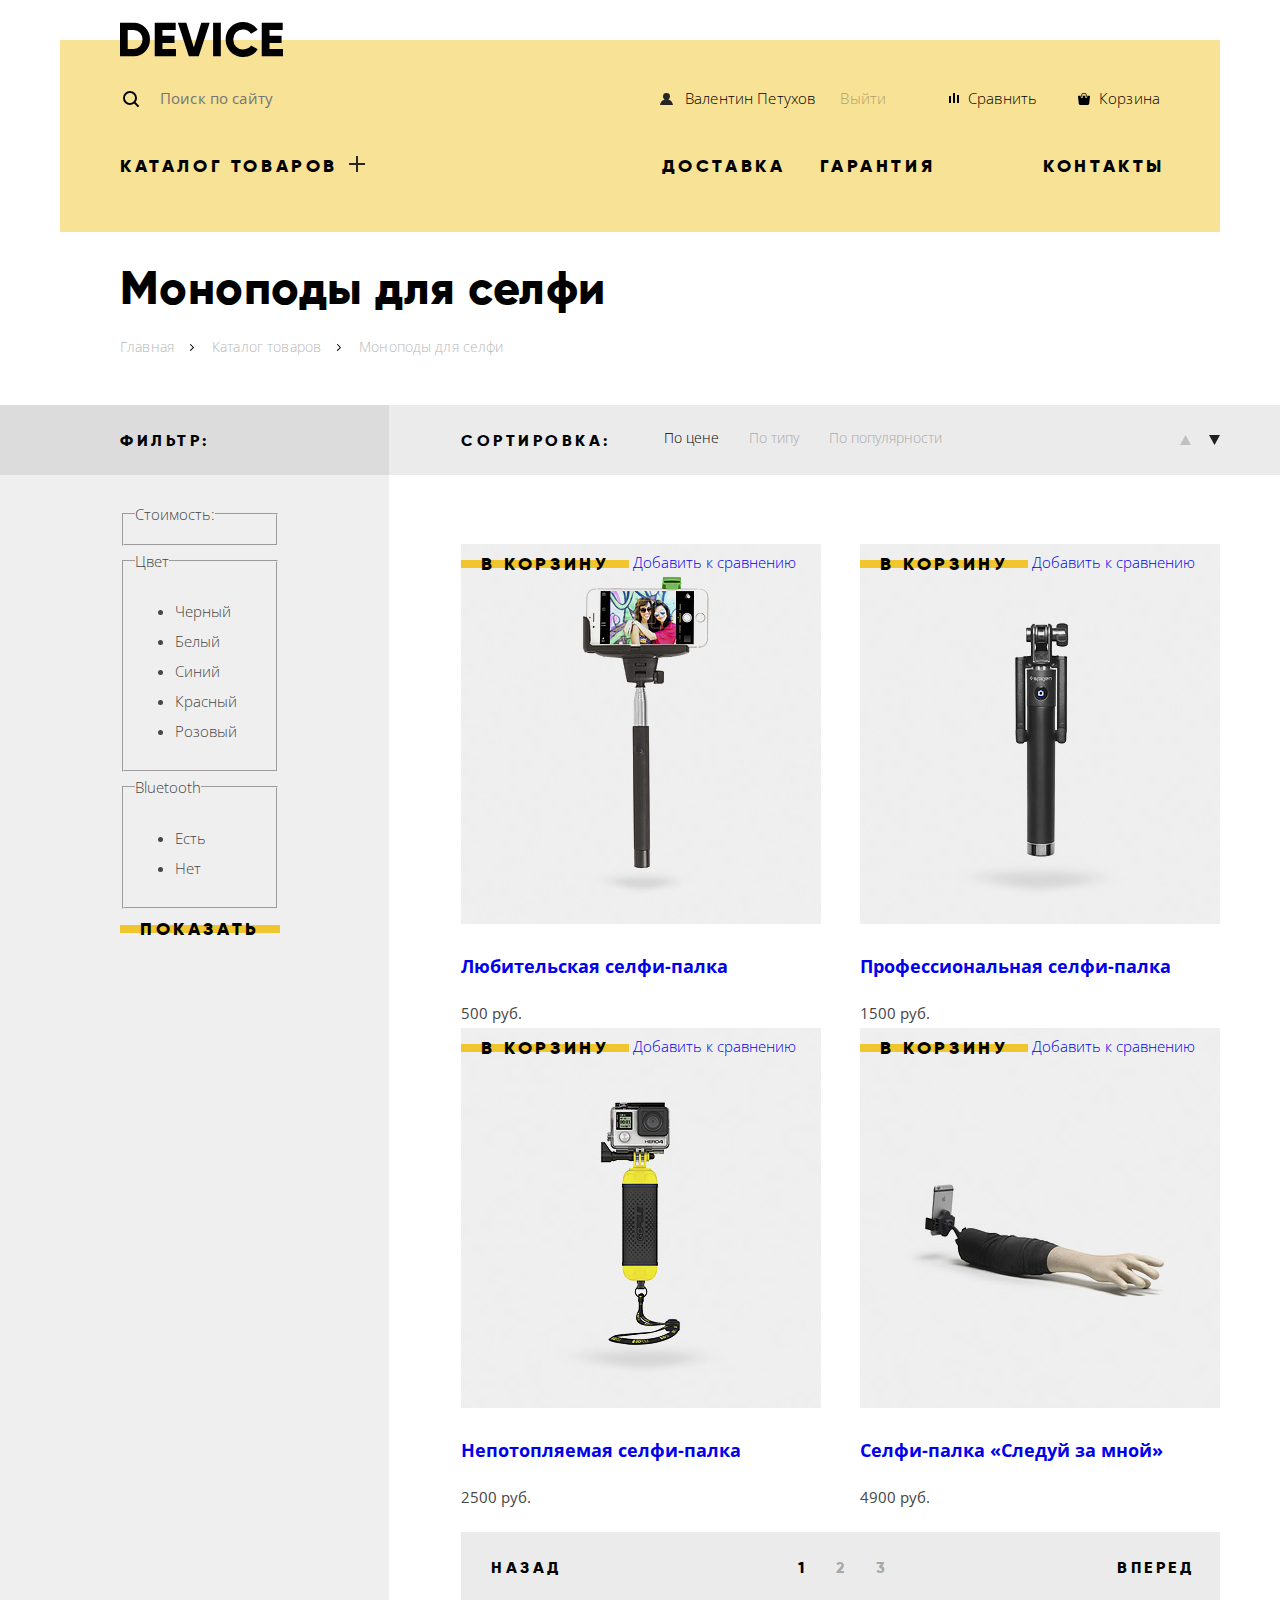
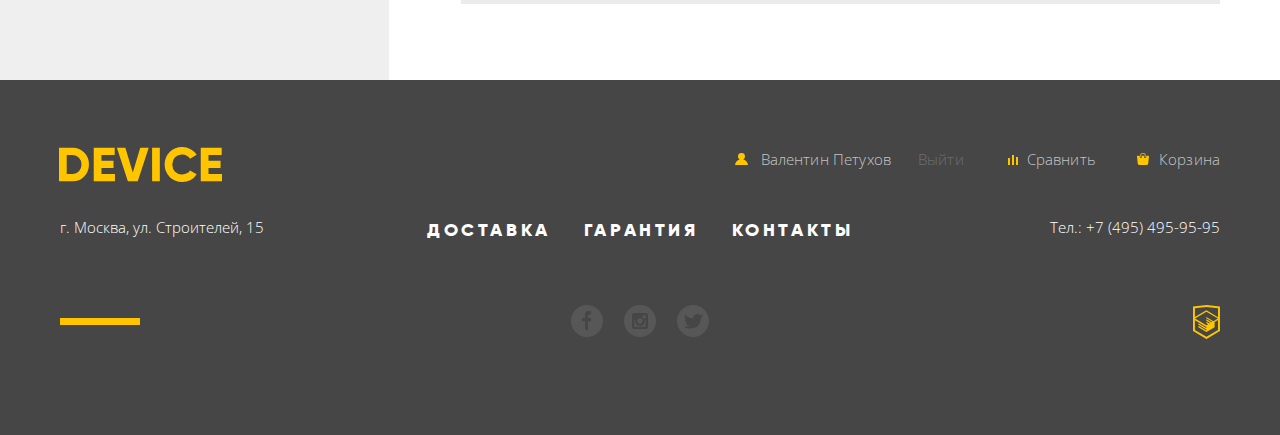
==== commit 4809c6cc: "Сделана сетка каталога и стилизация переключателя страниц" ====
--- a/catalog.html
+++ b/catalog.html
@@ -178,7 +178,7 @@
             </form>
           </section>
         </div>
-        <div class="page-inner__right-column page-inner__right-column--white">
+        <div class="page-inner__right-column page-inner__right-column--catalog">
           <section class="catalog">
             <h2 class="visually-hidden">Каталог моноподов для селфи</h2>
             <ul class="catalog__list">
--- a/css/style.css
+++ b/css/style.css
@@ -1685,7 +1685,6 @@
     position: relative;
 
     margin-right: 18px;
-    padding-right: 20px;
 }
 
 .breadcrumbs__item:not(:last-child):after {
@@ -1702,10 +1701,12 @@
     background-repeat: no-repeat;
 }
 .breadcrumbs__link {
+    padding-right: 20px;
+
     font-size: 14px;
     line-height: 24px;
     text-decoration: none;
-    letter-spacing: .01em;
+    letter-spacing: 0.01em;
 
     opacity: 0.3;
     color: #000000;
@@ -1765,11 +1766,12 @@
     display: flex;
 
     width: 831px;
+    padding-top: 24px;
     padding-left: 72px;
 
     background-color: #ebebeb;
 
-    align-items: center;
+    /*align-items: center;*/
 }
 .sorter__list {
     display: flex;
@@ -1795,9 +1797,12 @@
 
     color: #000;
 }
+.sorter-options__item {
+  margin-right: 20px;
+}
 
 .sorter-options__link {
-    margin-right: 20px;
+    display: block;
     padding-right: 10px;
 
     font-size: 14px;
@@ -1826,7 +1831,7 @@
     display: block;
 
     width: 11px;
-    height: 10px;
+    height: 18px;
 
     opacity: 0.2;
 }
@@ -1834,21 +1839,174 @@
 .sorter-directions__link--up {
     background-image: url(../img/icon-up-dir.svg);
     background-repeat: no-repeat;
+    background-position-y: 6px;
 }
 
 .sorter-directions__link--down {
     background-image: url(../img/icon-down-dir.svg);
     background-repeat: no-repeat;
+    background-position-y: 6px;
 }
 
 .sorter-directions__link--active {
     opacity: 1;
 }
-
+/*фильтр*/
 .filters {
     background-color: #efefef;
 }
 
-.page-inner__right-column--white {
+/*список товаров и пагинация*/
+.page-inner__right-column--catalog {
+    display: flex;
+    flex-direction: column;
+
     background-color: #ffffff;
-}
+
+}
+
+.catalog {
+  margin-bottom: 20px;
+  padding-top: 69px;
+  padding-left: 72px;
+}
+
+.catalog__list {
+  display: flex;
+
+  margin: 0;
+  padding: 0;
+  list-style: none;
+
+  flex-wrap: wrap;
+}
+.catalog__item:nth-child(odd) {
+  margin-right: 39px;
+}
+
+.product-card {
+  position: relative;
+
+  display: flex;
+  flex-direction: column;
+  padding: 0;
+  margin: 0;
+  width: 360px;
+}
+
+.product-card__photo {
+  order: -1;
+}
+
+.product-card__image {
+  max-width: 360px;
+}
+
+.product-card__hover-wrapper {
+  position: absolute;
+  width: 360px;
+}
+
+.pagination {
+  margin-bottom: 76px;
+  padding-left: 72px;
+
+}
+
+.pagination__list {
+  display: flex;
+
+  margin: 0;
+  padding: 0;
+  /*padding-left: 30px;
+  padding-right: 25px;
+  padding-top: 24px;
+  padding-bottom: 24px;*/
+
+  list-style: none;
+  justify-content: space-between;
+
+  background-color: #ebebeb;
+}
+
+.pagination__item:nth-child(2) {
+  margin-left: 15px;
+
+}
+/*.pagination__item {
+  margin-right: 28px;
+}*/
+
+.pagination__item:first-child {
+  margin-right: auto;
+}
+
+.pagination__item:last-child {
+  margin-left: auto;
+  margin-right: 0;
+}
+
+.pagination__link {
+  display: block;
+  padding-left: 14px;
+  padding-right: 14px;
+  padding-top: 24px;
+  padding-bottom: 24px;
+
+  font-family: "Gilroy", "Arial Black", sans-serif;
+  font-size: 16px;
+  font-weight: 800;
+  line-height: 24px;
+  letter-spacing: 3.5px;
+  text-transform: uppercase;
+  color: rgba(0, 0, 0, 0.3);
+}
+
+.pagination__link:hover,
+.pagination__link:focus {
+  color: rgba(0, 0, 0, 0.6);
+
+  outline: none;
+}
+
+.pagination__link:active {
+  color: rgba(0, 0, 0, 1);
+}
+
+.pagination__link--previous,
+.pagination__link--next,
+.pagination__link--current {
+  color: rgba(0, 0, 0, 1);
+}
+
+.pagination__link--previous {
+  padding-left: 30px;
+  padding-right: 25px;
+
+}
+
+.pagination__link--next {
+  padding-left: 32px;
+  padding-right: 26px;
+}
+
+.pagination__link--previous:hover,
+.pagination__link--next:hover {
+  background-color: #d9d9d9;
+  color: rgba(0, 0, 0, 1);
+}
+
+.pagination__link--previous:active,
+.pagination__link--next:active {
+  background-color: #d9d9d9;
+  color: rgba(0, 0, 0, 0.3);
+}
+/*styles for disable button*/
+.pagination__link--disable:hover {
+  background-color: transparent;
+}
+.pagination__link--disable:active {
+  background-color: transparent;
+  color: rgba(0, 0, 0, 1);
+
+}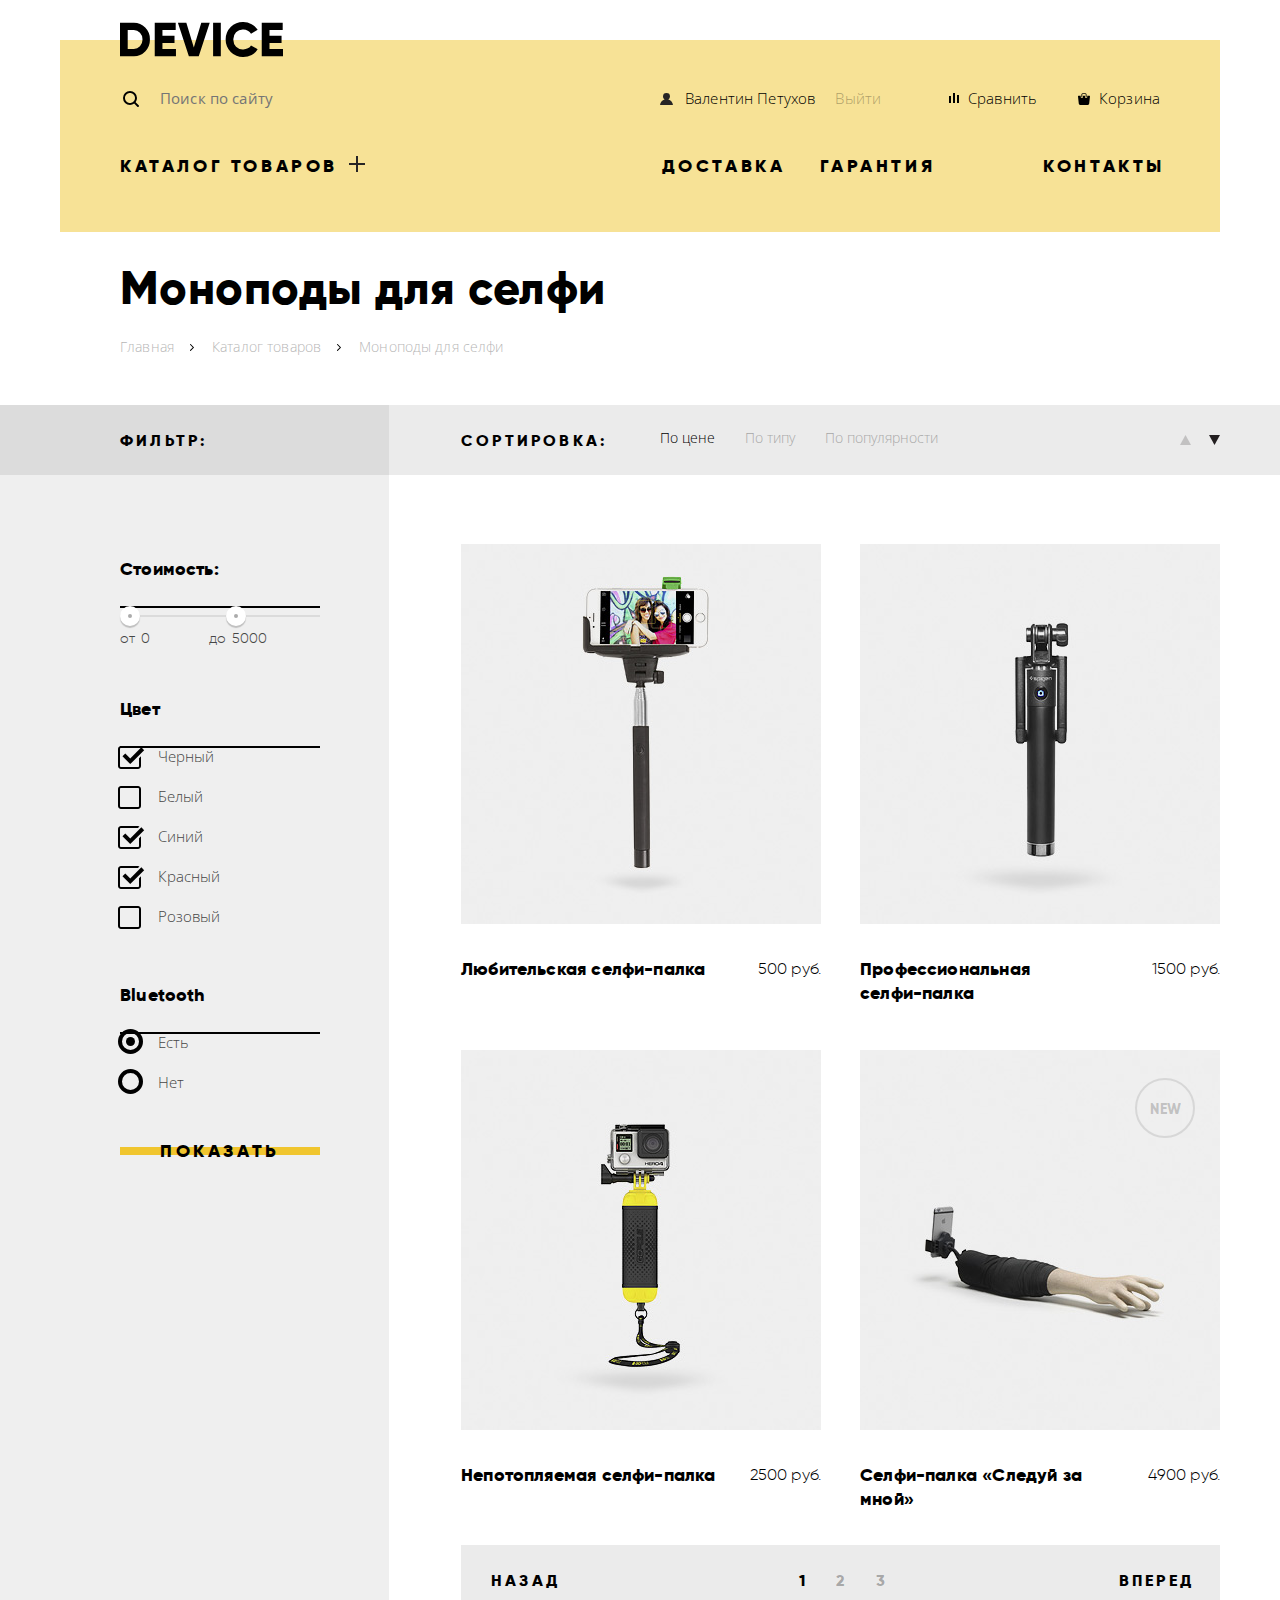
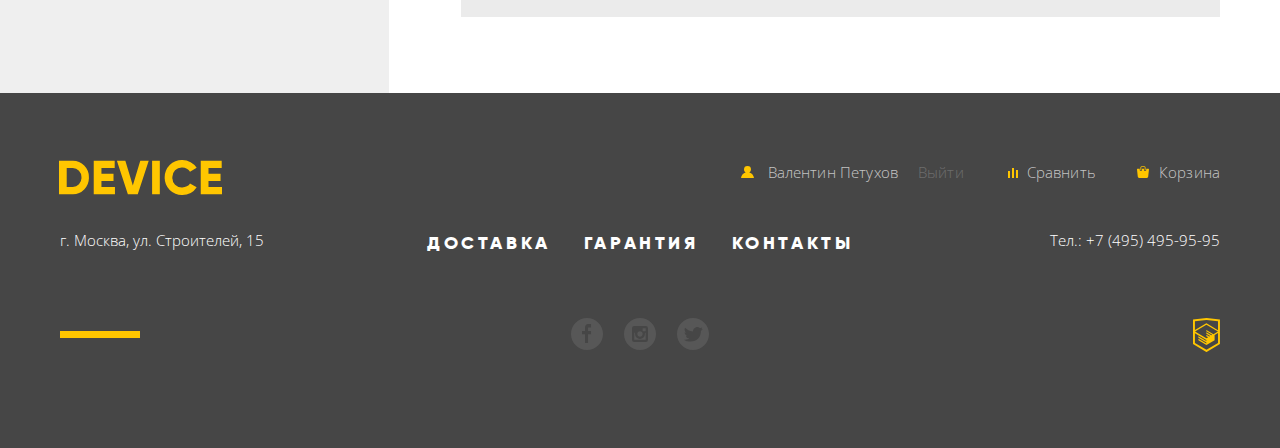
==== commit dc97377b: "Добавлена стилизация для списка товаров" ====
--- a/catalog.html
+++ b/catalog.html
@@ -131,13 +131,31 @@
         <div class="page-inner__left-column">
           <section class="filters">
             <h2 class="visually-hidden filters___title">Фильтр:</h2>
-            <form action="https://echo.htmlacademy.ru" method="get">
+            <form class="filters__form" action="https://echo.htmlacademy.ru" method="get">
               <fieldset class="filters__fieldset">
-                <legend>Стоимость:</legend>
+                <legend class="filters__title">Стоимость:</legend>
                 <!-- здесь будет range стоимости -->
+                <div class="filters__range-controls">
+                  <div class="filters__scale">
+                      <div class="filters__bar"></div>
+                  </div>
+                    <div class="filters__toggle filters__toggle--min content-box-component"></div>
+                    <div class="filters__toggle filters__toggle--max content-box-component"></div>
+                </div>
+                <div class="filters__price-control">
+                  <label class="filters__price filters__price--min">от
+                    <input class="filters__input filters__input--price" type="text" name="min-price" value="0">
+                  </label>
+                  <label class="filters__price filters__price--max">до
+                    <input class="filters__input filters__input--price" type="text" name="max-price" value="5000">
+                  </label>
+                </div>
+                <!-- <button class="filters__price-button">
+                  <span class="visually-hidden">Показать</span>
+                </button> -->
               </fieldset>
               <fieldset class="filters__fieldset">
-                <legend>Цвет</legend>
+                <legend class="filters__title">Цвет</legend>
                 <ul class="filters__list">
                   <li class="filters__item">
                     <input class="filters__input filters__checkbox visually-hidden" id="black" name="color" type="checkbox" value="black" checked>
@@ -162,7 +180,7 @@
                 </ul>
               </fieldset>
               <fieldset class="filters__fieldset">
-                <legend>Bluetooth</legend>
+                <legend class="filters__title">Bluetooth</legend>
                 <ul class="filters__list">
                   <li class="filters__item">
                     <input class="filters__input filters__radio visually-hidden" id="yes" name="bluetooth" value="yes" type="radio" checked>
@@ -200,7 +218,7 @@
               <li class="catalog__item">
                 <article class="product-card">
                   <h3 class="product-card__title">
-                    <a href="#" class="product-card__link">Профессиональная селфи-палка</a>
+                    <a href="#" class="product-card__link">Профессиональная <span class="no-wrap">селфи-палка</span></a>
                   </h3>
                   <a class="product-card__photo" href="#">
                     <img class="product-card__image" src="img/catalog/item-2.jpg" width="360" height="380" alt="Фото профессиональной селфи-палки">
@@ -278,7 +296,7 @@
           </a>
           <ul class="page-footer__user user-navigation">
             <li class="user-navigation__item">
-              <a class="user-navigation__link user-navigation__link--yellow-login" href="#">Валентин Петухов</a>
+              <a class="user-navigation__link user-navigation__link--yellow-profile" href="#">Валентин Петухов</a>
             </li>
             <li class="user-navigation__item">
               <a class="user-navigation__link user-navigation__link--logout" href="#">Выйти</a>
--- a/css/style.css
+++ b/css/style.css
@@ -296,14 +296,15 @@
     content: "";
 }
 
+.user-navigation__link--logout {
+  padding-left: 20px;
+  opacity: 0.3;
+}
+
 .user-navigation__link--login::before,
 .user-navigation__link--profile::before {
     background-image: url(../img/user.svg);
     background-repeat: no-repeat;
-}
-
-.user-navigation__link--logout {
-    opacity: 0.3;
 }
 
 .user-navigation__link:hover,
@@ -657,7 +658,7 @@
     font-weight: 300;
     line-height: 48px;
 
-    letter-spacing: 0.01px;
+    letter-spacing: 0.01em;
 
     color: #000000;
 }
@@ -1266,9 +1267,7 @@
 }
 
 .page-footer__user .user-navigation__link {
-    padding-left: 27px;
-
-    color: rgba(255, 255, 255, 0.7);
+  color: rgba(255, 255, 255, 0.7);
 }
 
 .page-footer__shopping .shopping-navigation__link {
@@ -1305,7 +1304,16 @@
     background-image: url(../img/user-yellow.svg);
     background-repeat: no-repeat;
 }
-
+.user-navigation__link--yellow-profile::before {
+  position: absolute;
+    top: 4px;
+    left: -2px;
+
+    content: "";
+
+    background-image: url(../img/user-yellow.svg);
+    background-repeat: no-repeat;
+}
 .page-footer__shopping {
     display: flex;
 
@@ -1651,7 +1659,6 @@
     width: 200px;
 }
 
-
 /*catalog*/
 .page-inner__title-wrapper {
     margin-bottom: 44px;
@@ -1751,7 +1758,7 @@
     font-size: 16px;
     font-weight: 800;
     line-height: 24px;
-    letter-spacing: 3.5px;
+    letter-spacing: 0.2em;
     text-transform: uppercase;
 
     color: #000000;
@@ -1770,9 +1777,8 @@
     padding-left: 72px;
 
     background-color: #ebebeb;
-
-    /*align-items: center;*/
-}
+}
+
 .sorter__list {
     display: flex;
 
@@ -1781,6 +1787,7 @@
 
     list-style: none;
 }
+
 .sorter__title {
     z-index: 1;
 
@@ -1792,11 +1799,12 @@
     font-size: 16px;
     font-weight: 800;
     line-height: 24px;
-    letter-spacing: 3.5px;
+    letter-spacing: 0.2em;
     text-transform: uppercase;
 
-    color: #000;
-}
+    color: #000000;
+}
+
 .sorter-options__item {
   margin-right: 20px;
 }
@@ -1851,162 +1859,487 @@
 .sorter-directions__link--active {
     opacity: 1;
 }
-/*фильтр*/
+
+/*filter*/
 .filters {
     background-color: #efefef;
 }
 
-/*список товаров и пагинация*/
+.filters__form {
+    padding-top: 40px;
+}
+
+.filters__fieldset {
+    position: relative;
+
+    margin: 0;
+    margin-bottom: 24px;
+    padding: 0;
+
+    border: none;
+}
+
+.filters__fieldset::before {
+    position: absolute;
+    top: 5px;
+    left: 0;
+
+    width: 200px;
+    height: 2px;
+
+    content: "";
+
+    background-color: #000000;
+}
+
+.filters__title {
+    margin-bottom: 20px;
+    padding-top: 18px;
+
+    font-family: "Gilroy", "Arial Black", sans-serif;
+    font-size: 18px;
+    font-weight: 800;
+    line-height: 24px;
+    letter-spacing: 0.01em;
+
+    color: #000000;
+}
+
+.filters__price-control {
+    font-size: 0;
+}
+
+.filters__price {
+    display: inline-block;
+
+    margin-right: 20px;
+
+    font-family: "Gilroy", "Arial Black", sans-serif;
+    font-size: 14px;
+    line-height: 24px;
+
+    cursor: pointer;
+    vertical-align: top;
+
+    color: rgba(0,0,0,0, .2);
+}
+
+.filters__input--price {
+    font: inherit;
+
+    width: 50px;
+    margin: 0;
+
+    color: inherit;
+    border: none;
+    outline: none;
+    background: none;
+}
+
+.filters__range-controls {
+    position: relative;
+
+    margin-top: 14px;
+    margin-bottom: 8px;
+}
+
+.filters__bar {
+    height: 2px;
+
+    background-color: #dbdbdb;
+}
+
+.scale__bar {
+    width: 53%;
+    height: 2px;
+
+    background-color: #91c92f;
+}
+
+.filters__toggle {
+    position: absolute;
+    top: -9px;
+
+    width: 4px;
+    height: 4px;
+
+    cursor: pointer;
+
+    border: 8px solid #ffffff;
+    border-radius: 50%;
+    background: #ababab;
+    box-shadow: 0 2px 1px 0 rgba(0, 1, 1, .2);
+}
+
+.filters__toggle--min {
+    left: 0;
+}
+
+.filters__toggle--max {
+    left: 53%;
+}
+
+.filters__list {
+    margin: 0;
+    padding: 0;
+
+    list-style: none;
+}
+
+.filters__item {
+    margin-bottom: 10px;
+    padding-left: 38px;
+}
+
+.filters__label {
+    position: relative;
+
+    display: block;
+
+    cursor: pointer;
+    user-select: none;
+}
+
+.filters__checkbox + .filters__label--checkbox:before {
+    position: absolute;
+    top: 5px;
+    left: -40px;
+
+    width: 23px;
+    height: 23px;
+
+    content: "";
+
+    background-image: url(../img/checkbox-off.svg);
+    background-repeat: no-repeat;
+}
+
+.filters__checkbox:checked + .filters__label--checkbox:before {
+    position: absolute;
+    top: 5px;
+    left: -40px;
+
+    width: 27px;
+    height: 23px;
+
+    content: "";
+
+    background-image: url(../img/checkbox-on.svg);
+    background-repeat: no-repeat;
+}
+
+.filters__radio + .filters__label--radio:before {
+    position: absolute;
+    top: 2px;
+    left: -40px;
+
+    width: 25px;
+    height: 25px;
+
+    content: "";
+
+    border: 4px solid #000000;
+    border-radius: 50%;
+}
+
+.filters__radio:checked + .filters__label--radio:after {
+    position: absolute;
+    top: 10px;
+    left: -32px;
+
+    width: 9px;
+    height: 9px;
+
+    content: "";
+
+    border-radius: 50%;
+    background-color: #000000;
+}
+
+.filters__checkbox + .filters__label--checkbox:hover::before,
+.filters__checkbox + .filters__label--checkbox:hover::after,
+.filters__radio + .filters__label--radio:hover::before,
+.filters__radio + .filters__label--radio:hover::after {
+    opacity: 0.6;
+}
+
+.filters__checkbox:disabled + .filters__label--checkbox,
+.filters__radio:disabled + .filters__label--radio {
+    color: #a6a6a6;
+}
+
+.filters__checkbox:disabled + .filters__label--checkbox::before,
+.filters__radio:disabled + .filters__label--radio::before,
+.filters__radio:disabled + .filters__label--radio::after {
+    opacity: 0.25;
+}
+
+.filters__button {
+    width: 200px;
+}
+
+/*items list and pagination*/
 .page-inner__right-column--catalog {
     display: flex;
     flex-direction: column;
 
     background-color: #ffffff;
-
 }
 
 .catalog {
-  margin-bottom: 20px;
-  padding-top: 69px;
-  padding-left: 72px;
+    margin-bottom: 20px;
+    padding-top: 69px;
+    padding-left: 72px;
 }
 
 .catalog__list {
-  display: flex;
-
-  margin: 0;
-  padding: 0;
-  list-style: none;
-
-  flex-wrap: wrap;
-}
+    display: flex;
+
+    margin: 0;
+    padding: 0;
+
+    list-style: none;
+
+    flex-wrap: wrap;
+}
+
 .catalog__item:nth-child(odd) {
-  margin-right: 39px;
-}
-
+    margin-right: 39px;
+}
+.catalog__item {
+    margin-bottom: 45px;
+}
 .product-card {
-  position: relative;
-
-  display: flex;
-  flex-direction: column;
-  padding: 0;
-  margin: 0;
-  width: 360px;
+    position: relative;
+
+    display: flex;
+
+    width: 360px;
+    margin: 0;
+    padding: 0;
+
+    flex-wrap: wrap;
 }
 
 .product-card__photo {
-  order: -1;
+    margin-bottom: 24px;
+
+    order: -1;
 }
 
 .product-card__image {
-  max-width: 360px;
+    max-width: 360px;
+}
+
+.product-card__title {
+    width: 260px;
+    margin: 0;
+    padding: 0;
+
+    font-family: "Gilroy", "Arial Black", sans-serif;
+    font-size: 18px;
+    font-weight: 800;
+    line-height: 24px;
+    text-decoration: none;
+    letter-spacing: 0.01em;
+
+    color: #000000;
+}
+.product-card__link {
+    font-family: "Gilroy", "Arial Black", sans-serif;
+    font-size: 18px;
+    font-weight: 800;
+    line-height: 24px;
+    text-decoration: none;
+    letter-spacing: 0.01em;
+
+    color: #000000;
+}
+/* класс для ситуаций, когда нужно запретить перенос на следующую строку*/
+.no-wrap {
+    white-space: nowrap;
+}
+.product-card__price {
+    width: 100px;
+
+    font-family: "Gilroy", "Arial Black", sans-serif;
+    font-size: 16px;
+    font-weight: 300;
+    line-height: 24px;
+    text-align: right;
+    text-decoration: none;
+    letter-spacing: 0.01em;
+
+    color: #000000;
 }
 
 .product-card__hover-wrapper {
-  position: absolute;
-  width: 360px;
-}
-
+    position: absolute;
+    z-index: -10;
+    top: 0;
+    left: 0;
+
+    display: flex;
+    flex-direction: column;
+
+    width: 360px;
+    height: 360px;
+
+    background-color: rgba(238, 238, 238, .7);
+}
+
+.product-card:hover .product-card__hover-wrapper {
+    z-index: 10;
+
+    background-color: (238, 238, 238, .7);
+}
+.product-card__basket-link,
+.product-card__compare-link {
+    display: block;
+
+    width: 200px;
+    margin-right: auto;
+    margin-left: auto;
+}
+
+.product-card__basket-link {
+    margin-top: 172px;
+    margin-bottom: 5px;
+}
+.product-card__compare-link {
+    font-size: 13px;
+    font-weight: 300;
+    line-height: 36px;
+
+    padding-right: 26px;
+    padding-left: 20px;
+
+    text-align: right;
+    text-decoration: none;
+    letter-spacing: 0.01em;
+
+    color: rgba(0,0,0, .5);
+}
+.product-card--new:after {
+    position: absolute;
+    top: 28px;
+    right: 25px;
+
+    width: 60px;
+    height: 60px;
+    padding-top: 18px;
+    padding-left: 13px;
+
+    content: "New";
+
+    font-family: "Gilroy", "Arial Black", sans-serif;
+    font-size: 14px;
+    font-weight: 800;
+    line-height: 24px;
+    letter-spacing: 0.05em;
+    text-transform: uppercase;
+
+    color: rgba(0, 0, 0, .2);
+    border: 2px solid #d7d7d7;
+    border-radius: 50%;
+}
+
+/*pagination*/
 .pagination {
-  margin-bottom: 76px;
-  padding-left: 72px;
-
+    margin-top: -31px;
+    margin-bottom: 76px;
+    padding-left: 72px;
 }
 
 .pagination__list {
-  display: flex;
-
-  margin: 0;
-  padding: 0;
-  /*padding-left: 30px;
-  padding-right: 25px;
-  padding-top: 24px;
-  padding-bottom: 24px;*/
-
-  list-style: none;
-  justify-content: space-between;
-
-  background-color: #ebebeb;
+    display: flex;
+
+    margin: 0;
+    padding: 0;
+
+    list-style: none;
+
+    background-color: #ebebeb;
+
+    justify-content: space-between;
 }
 
 .pagination__item:nth-child(2) {
-  margin-left: 15px;
-
-}
-/*.pagination__item {
-  margin-right: 28px;
-}*/
+    margin-left: 15px;
+}
 
 .pagination__item:first-child {
-  margin-right: auto;
+    margin-right: auto;
 }
 
 .pagination__item:last-child {
-  margin-left: auto;
-  margin-right: 0;
+    margin-right: 0;
+    margin-left: auto;
 }
 
 .pagination__link {
-  display: block;
-  padding-left: 14px;
-  padding-right: 14px;
-  padding-top: 24px;
-  padding-bottom: 24px;
-
-  font-family: "Gilroy", "Arial Black", sans-serif;
-  font-size: 16px;
-  font-weight: 800;
-  line-height: 24px;
-  letter-spacing: 3.5px;
-  text-transform: uppercase;
-  color: rgba(0, 0, 0, 0.3);
+    display: block;
+
+    padding-top: 24px;
+    padding-right: 14px;
+    padding-bottom: 24px;
+    padding-left: 14px;
+
+    font-family: "Gilroy", "Arial Black", sans-serif;
+    font-size: 16px;
+    font-weight: 800;
+    line-height: 24px;
+    letter-spacing: 0.2em;
+    text-transform: uppercase;
+
+    color: rgba(0, 0, 0, .3);
 }
 
 .pagination__link:hover,
 .pagination__link:focus {
-  color: rgba(0, 0, 0, 0.6);
-
-  outline: none;
+    color: rgba(0, 0, 0, .6);
+    outline: none;
 }
 
 .pagination__link:active {
-  color: rgba(0, 0, 0, 1);
+    color: rgba(0, 0, 0, 1);
 }
 
 .pagination__link--previous,
 .pagination__link--next,
 .pagination__link--current {
-  color: rgba(0, 0, 0, 1);
+    color: rgba(0, 0, 0, 1);
 }
 
 .pagination__link--previous {
-  padding-left: 30px;
-  padding-right: 25px;
-
+    padding-right: 25px;
+    padding-left: 30px;
 }
 
 .pagination__link--next {
-  padding-left: 32px;
-  padding-right: 26px;
+    padding-right: 26px;
+    padding-left: 32px;
 }
 
 .pagination__link--previous:hover,
 .pagination__link--next:hover {
-  background-color: #d9d9d9;
-  color: rgba(0, 0, 0, 1);
+    color: rgba(0, 0, 0, 1);
+    background-color: #d9d9d9;
 }
 
 .pagination__link--previous:active,
 .pagination__link--next:active {
-  background-color: #d9d9d9;
-  color: rgba(0, 0, 0, 0.3);
-}
+    color: rgba(0, 0, 0, .3);
+    background-color: #d9d9d9;
+}
+
 /*styles for disable button*/
-.pagination__link--disable:hover {
-  background-color: transparent;
-}
-.pagination__link--disable:active {
-  background-color: transparent;
-  color: rgba(0, 0, 0, 1);
-
-}+.pagination__link--disable:hover
+{
+    background-color: transparent;
+}
+.pagination__link--disable:active
+{
+    color: rgba(0, 0, 0, 1);
+    background-color: transparent;
+}
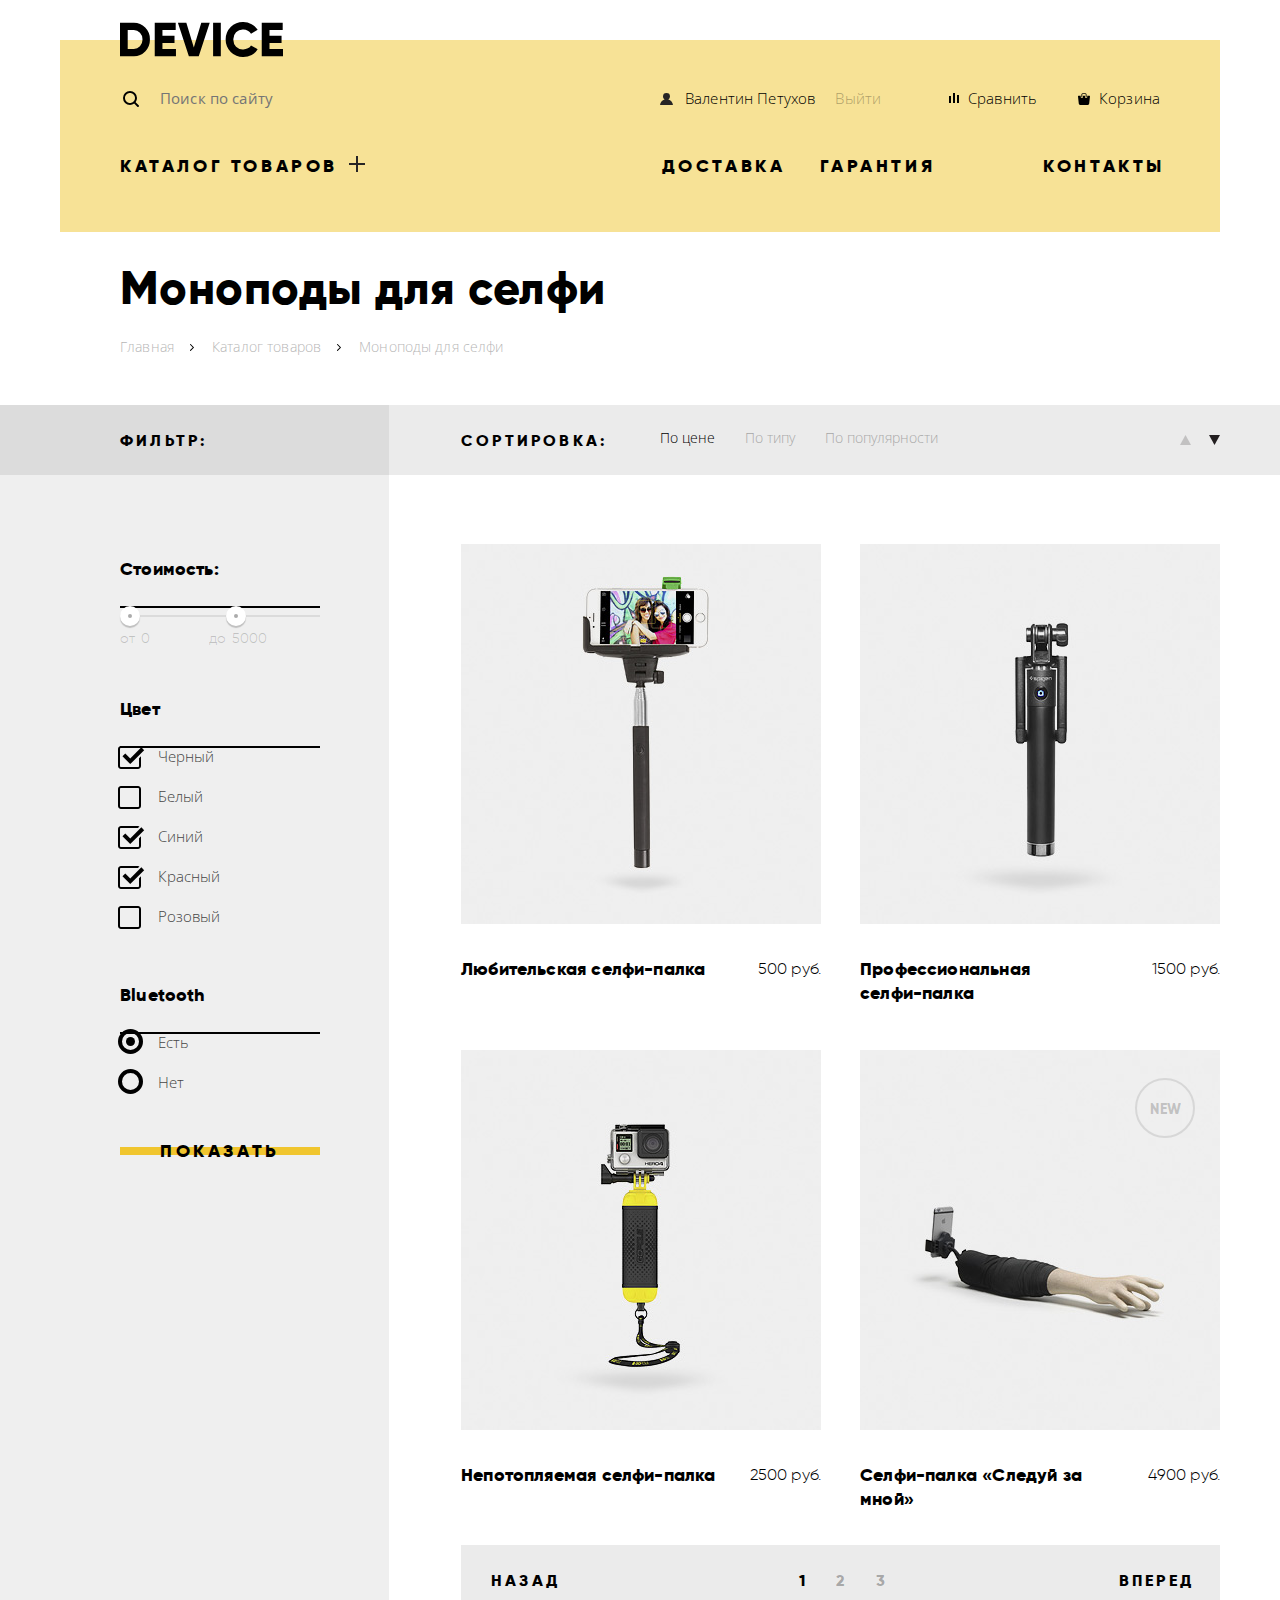
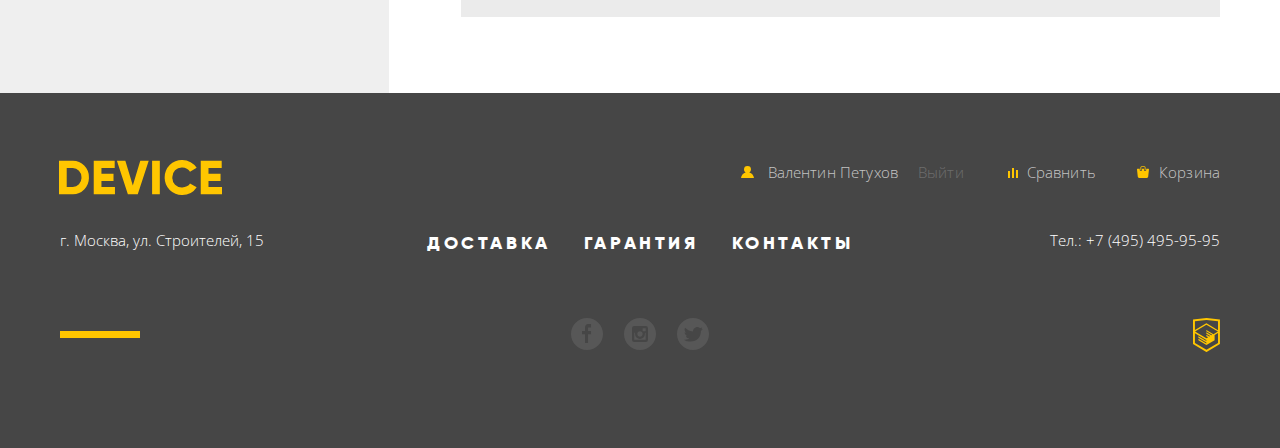
==== commit 8289a794: "Дополнены стили слайдера, секции с брендами,  фильтра" ====
--- a/catalog.html
+++ b/catalog.html
@@ -251,7 +251,7 @@
                     <a href="#" class="product-card__link">Селфи-палка «Следуй за мной»</a>
                   </h3>
                   <a class="product-card__photo" href="#">
-                  <img class="product-card__image" src="img/catalog/item-4.jpg" width="360" height="380" alt="Фото селфи-палки «Следуй за мной»">
+                    <img class="product-card__image" src="img/catalog/item-4.jpg" width="360" height="380" alt="Фото селфи-палки «Следуй за мной»">
                   </a>
                   <b class="product-card__price">4900 руб.</b>
                   <div class="product-card__hover-wrapper">
--- a/css/style.css
+++ b/css/style.css
@@ -1722,6 +1722,8 @@
 .breadcrumbs__link:hover,
 .breadcrumbs__link:focus {
     opacity: 0.6;
+
+    outline: none;
 }
 
 .breadcrumbs__link:active {
@@ -1820,6 +1822,17 @@
     opacity: 0.3;
     color: #000000;
 }
+.sorter-options__link:hover:not(.sorter-options__link--active),
+.sorter-options__link:focus
+ {
+  opacity: 0.6;
+
+  outline: none;
+}
+
+.sorter-options__link:active {
+  opacity: 1;
+}
 
 .sorter-options__link--active {
     opacity: 1;
@@ -1842,6 +1855,15 @@
     height: 18px;
 
     opacity: 0.2;
+}
+
+.sorter-directions__link:hover,
+.sorter-directions__link:focus {
+  opacity: 0.4;
+}
+
+.sorter-directions__link:active {
+  opacity: 1;
 }
 
 .sorter-directions__link--up {
@@ -1921,7 +1943,7 @@
     cursor: pointer;
     vertical-align: top;
 
-    color: rgba(0,0,0,0, .2);
+    color: rgba(0,0,0, 0.2);
 }
 
 .filters__input--price {
@@ -1936,6 +1958,13 @@
     background: none;
 }
 
+.filters__price:hover,
+.filters__input--price:hover,
+.filters__price:focus,
+.filters__input--price:focus  {
+  color: rgba(0,0,0, 0.7);
+}
+
 .filters__range-controls {
     position: relative;
 
@@ -1970,6 +1999,21 @@
     background: #ababab;
     box-shadow: 0 2px 1px 0 rgba(0, 1, 1, .2);
 }
+.filters__toggle:active {
+    transform: scale(1.2);
+    /*position: absolute;
+    top: -9px;
+
+    width: 4px;
+    height: 4px;
+
+    cursor: pointer;
+
+    border: 9px solid #ffffff;
+    border-radius: 50%;
+    background: #ababab;
+    box-shadow: 0 2px 1px 0 rgba(0, 1, 1, .2);
+*/ }
 
 .filters__toggle--min {
     left: 0;
@@ -2063,6 +2107,10 @@
     opacity: 0.6;
 }
 
+.filters__input:focus + .filters__label {
+  opacity: 0.6;
+}
+
 .filters__checkbox:disabled + .filters__label--checkbox,
 .filters__radio:disabled + .filters__label--radio {
     color: #a6a6a6;
@@ -2076,6 +2124,7 @@
 
 .filters__button {
     width: 200px;
+    outline: none;
 }
 
 /*items list and pagination*/
@@ -2106,9 +2155,11 @@
 .catalog__item:nth-child(odd) {
     margin-right: 39px;
 }
+
 .catalog__item {
     margin-bottom: 45px;
 }
+
 .product-card {
     position: relative;
 
@@ -2155,10 +2206,12 @@
 
     color: #000000;
 }
+
 /* класс для ситуаций, когда нужно запретить перенос на следующую строку*/
 .no-wrap {
     white-space: nowrap;
 }
+
 .product-card__price {
     width: 100px;
 
@@ -2175,24 +2228,23 @@
 
 .product-card__hover-wrapper {
     position: absolute;
-    z-index: -10;
     top: 0;
     left: 0;
 
     display: flex;
+    display: none;
     flex-direction: column;
 
     width: 360px;
     height: 360px;
 
-    background-color: rgba(238, 238, 238, .7);
+    background-color: rgba(238, 238, 238, 0.7);
 }
 
 .product-card:hover .product-card__hover-wrapper {
-    z-index: 10;
-
-    background-color: (238, 238, 238, .7);
-}
+    display: flex;
+}
+
 .product-card__basket-link,
 .product-card__compare-link {
     display: block;
@@ -2218,8 +2270,18 @@
     text-decoration: none;
     letter-spacing: 0.01em;
 
-    color: rgba(0,0,0, .5);
-}
+    color: rgba(0,0,0, 0.5);
+}
+
+.product-card__compare-link:hover,
+.product-card__compare-link:focus {
+  color: rgba(0,0,0, 1);
+}
+
+.product-card__compare-link:active {
+  color: rgba(0,0,0, 0.2);
+}
+
 .product-card--new:after {
     position: absolute;
     top: 28px;
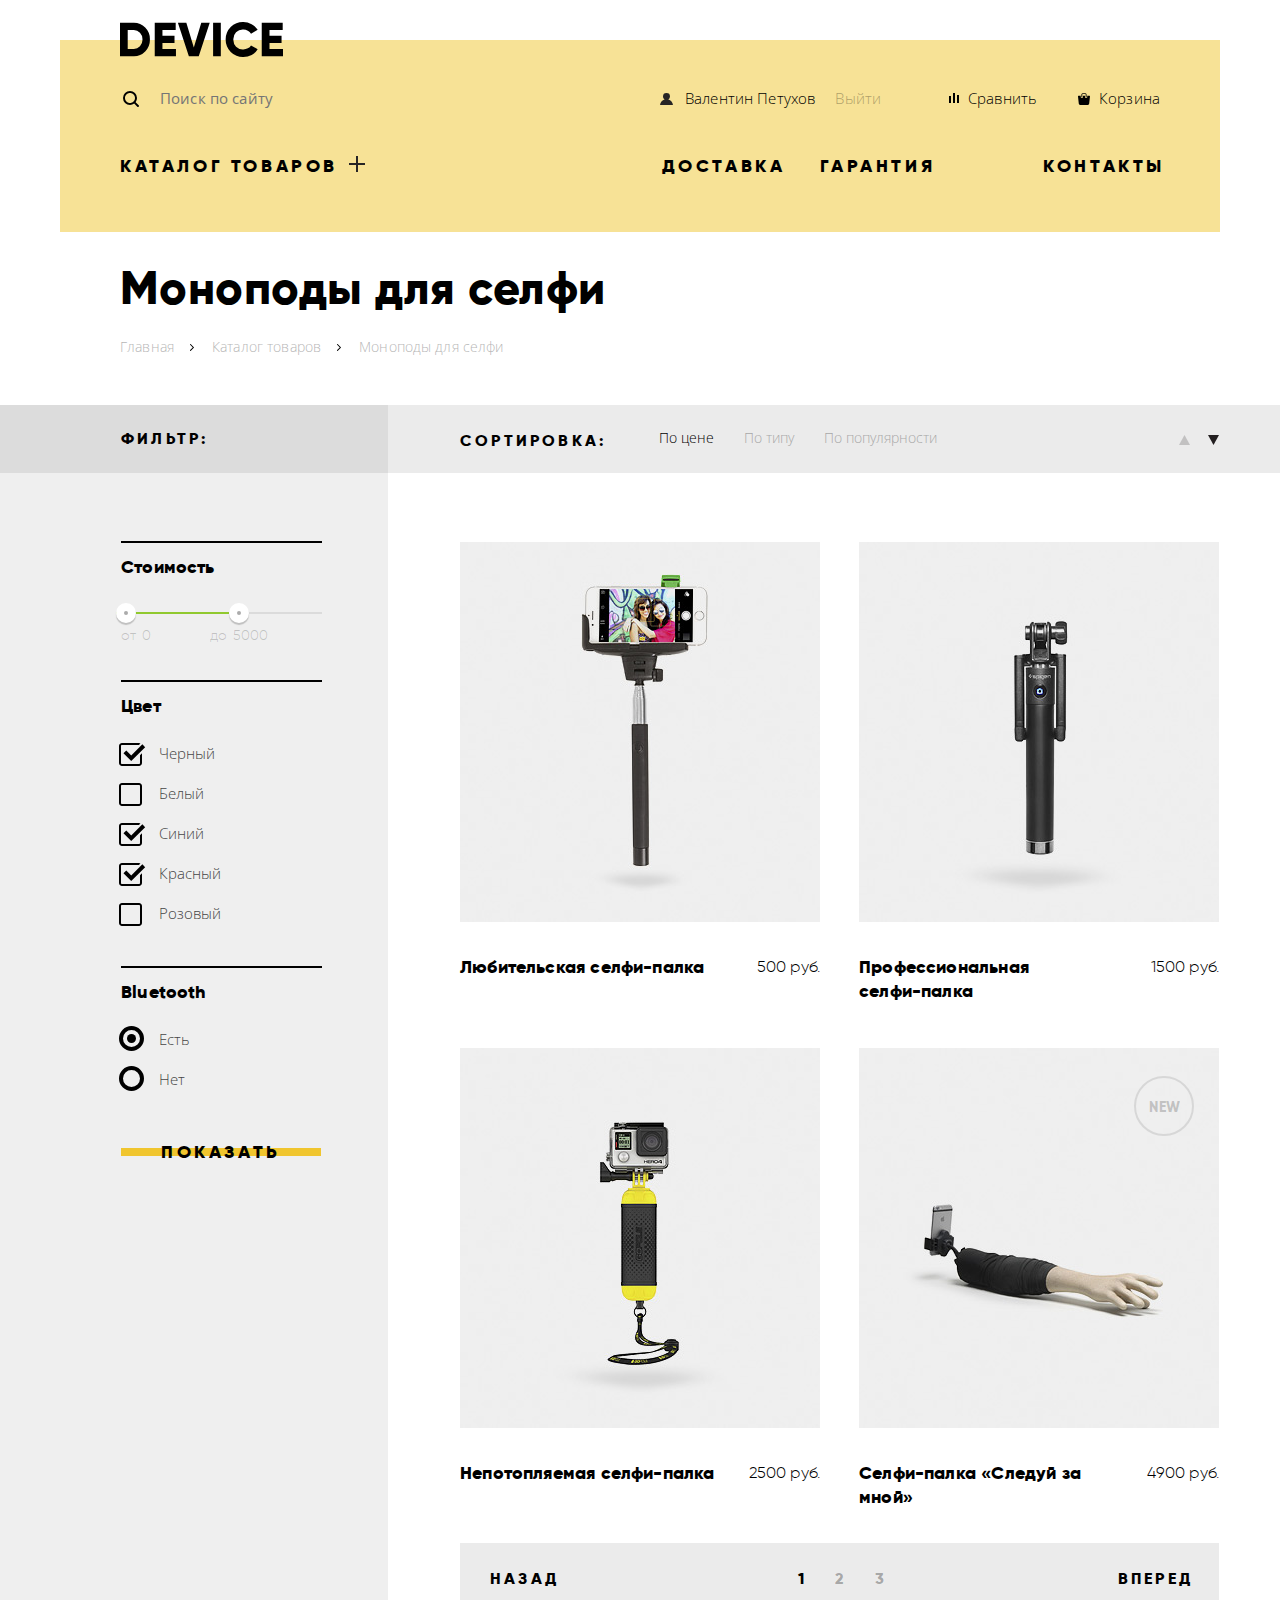
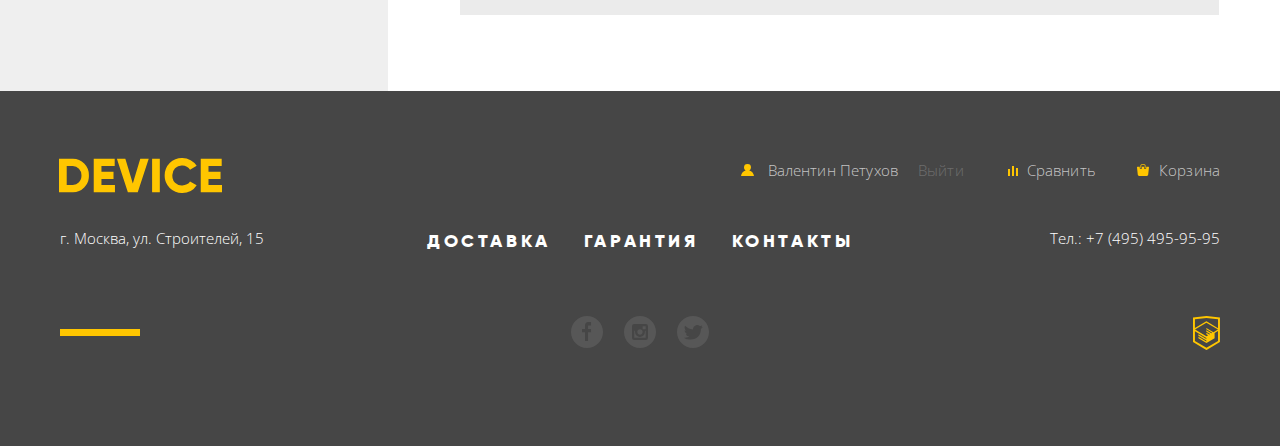
==== commit b805c386: "Дополнены стили фильтра и модальных окон" ====
--- a/catalog.html
+++ b/catalog.html
@@ -94,7 +94,7 @@
     <div class="page-inner__up-line">
       <div class="container page-inner__wrapper">
         <div class="page-inner__left-column">
-          <span class="page-inner__filter-title">Фильтр:</span>
+          <span class="page-inner__filter-title" aria-hidden="true">Фильтр:</span>
         </div>
         <div class="page-inner__right-column">
           <section class="sorter">
@@ -133,8 +133,7 @@
             <h2 class="visually-hidden filters___title">Фильтр:</h2>
             <form class="filters__form" action="https://echo.htmlacademy.ru" method="get">
               <fieldset class="filters__fieldset">
-                <legend class="filters__title">Стоимость:</legend>
-                <!-- здесь будет range стоимости -->
+                <legend class="filters__title">Стоимость</legend>
                 <div class="filters__range-controls">
                   <div class="filters__scale">
                       <div class="filters__bar"></div>
@@ -150,9 +149,6 @@
                     <input class="filters__input filters__input--price" type="text" name="max-price" value="5000">
                   </label>
                 </div>
-                <!-- <button class="filters__price-button">
-                  <span class="visually-hidden">Показать</span>
-                </button> -->
               </fieldset>
               <fieldset class="filters__fieldset">
                 <legend class="filters__title">Цвет</legend>
--- a/css/style.css
+++ b/css/style.css
@@ -448,7 +448,7 @@
 
 .catalog-navigation {
     position: absolute;
-    z-index: 10;
+    z-index: 1;
     top: 31px;
 
     display: flex;
@@ -536,7 +536,7 @@
 
 .promo-slider {
     position: relative;
-    z-index: 1;
+   /* z-index: 1;*/
 
     min-height: 486px;
 
@@ -547,10 +547,10 @@
 
 .promo-slider__item {
     position: absolute;
-    z-index: -10;
     top: 0;
 
     display: flex;
+    display: none;
 
     width: 1200px;
 
@@ -577,8 +577,9 @@
 
 .promo-slider__item--current {
     position: relative;
-    z-index: 10;
-
+    display: flex;
+/*    z-index: 1;
+*/
     opacity: 1;
 }
 
@@ -636,6 +637,8 @@
 .promo-slider__link {
     width: 220px;
     margin-bottom: 50px;
+
+    outline: none;
 }
 
 .promo-slider__list {
@@ -696,6 +699,7 @@
 
 .slider-toggles {
     position: absolute;
+    z-index: 2;
     top: 313px;
     right: 82px;
 
@@ -720,9 +724,13 @@
     border: 1px solid #050505;
     border-radius: 50%;
     background-color: #ffffff;
-}
-
-.slider-toggles__button--current::after {
+    outline: none;
+}
+
+.slider-toggles__button:focus::after,
+.slider-toggles__button:hover::after,
+.slider-toggles__button:active::after
+/*.slider-toggles__button--current::after*/ {
     position: absolute;
     z-index: 1;
     top: 2px;
@@ -975,7 +983,7 @@
 
 .services-list__item {
     position: absolute;
-    z-index: -10;
+    z-index: -1;
     top: 0;
 
     width: 760px;
@@ -986,7 +994,7 @@
 
 .services-list__item--current {
     position: relative;
-    z-index: 10;
+    z-index: 1;
 
     opacity: 1;
 }
@@ -1031,6 +1039,9 @@
 .brands {
     margin-bottom: 85px;
 }
+.brands__logo {
+    opacity: 0;
+}
 
 .brands__list {
     display: flex;
@@ -1045,23 +1056,58 @@
 
 .brands__link {
     display: block;
-
+    width: 260px;
     text-decoration: none;
-
-    opacity: 0.2;
-
-    filter: grayscale(100%);
+}
+
+.brands__link--dji {
+    background-image: url(../img/dji-logo-black.jpg);
+    background-repeat: no-repeat;
+}
+
+.brands__link--sp {
+    background-image: url(../img/sp-gadgets-logo-black.jpg);
+    background-repeat: no-repeat;
+}
+
+.brands__link--gopro {
+    background-image: url(../img/gopro-logo-black.jpg);
+    background-repeat: no-repeat;
+}
+
+.brands__link--vive {
+    background-image: url(../img/vive-logo-black.jpg);
+    background-repeat: no-repeat;
 }
 
 .brands__link:hover,
 .brands__link:focus {
-    opacity: 1;
-
-    filter: grayscale(0);
-
     outline: none;
 }
 
+.brands__link--dji:hover,
+.brands__link--dji:focus {
+    background-image: url(../img/dji-logo.jpg);
+    background-repeat: no-repeat;
+}
+
+.brands__link--sp:hover,
+.brands__link--sp:focus {
+    background-image: url(../img/sp-gadgets-logo.jpg);
+    background-repeat: no-repeat;
+}
+
+.brands__link--gopro:hover,
+.brands__link--gopro:focus {
+    background-image: url(../img/gopro-logo.jpg);
+    background-repeat: no-repeat;
+}
+
+.brands__link--vive:hover,
+.brands__link--vive:focus {
+    background-image: url(../img/vive-logo.jpg);
+    background-repeat: no-repeat;
+}
 /*about us and contacts*/
 .wrapper {
     display: flex;
@@ -1514,7 +1560,7 @@
 }
 
 .modal-map {
-    z-index: 20;
+    z-index: 4;
     top: 120px;
     left: 50%;
 
@@ -1525,11 +1571,13 @@
 }
 
 .close-button {
-    z-index: 40;
+    z-index: 5;
 
     width: 57px;
     height: 57px;
     padding: 0;
+
+    font-size: 0;
 
     opacity: 0.5;
     border: none;
@@ -1562,13 +1610,13 @@
 
 .modal-map__close {
     position: absolute;
-    z-index: 40;
+    z-index: 5;
     top: 23px;
     right: 23px;
 }
 
 .feedback {
-    z-index: 20;
+    z-index: 4;
     top: 120px;
     left: 50%;
 
@@ -1591,7 +1639,7 @@
 
 .feedback__close {
     position: absolute;
-    z-index: 40;
+    z-index: 5;
     top: 24px;
     right: 24px;
 }
@@ -1657,6 +1705,7 @@
 
 .feedback__button {
     width: 200px;
+    outline: none;
 }
 
 /*catalog*/
@@ -1729,6 +1778,7 @@
 .breadcrumbs__link:active {
     opacity: 0.1;
 }
+/*filters and goods*/
 
 .page-inner__up-line {
     background-image: linear-gradient(to right, #dcdcdc 0%, #dcdcdc 50%, #ebebeb 50%, #ebebeb 100%);
@@ -1745,14 +1795,14 @@
 .page-inner__left-column {
     display: flex;
 
-    width: 329px;
-    padding-top: 24px;
+    width: 328px;
+    padding-top: 22px;
     padding-bottom: 22px;
-    padding-left: 60px;
+    padding-left: 61px;
 }
 
 .page-inner__filter-title {
-    z-index: 1;
+  /*  z-index: 1;*/
 
     display: block;
 
@@ -1766,6 +1816,7 @@
     color: #000000;
     background-color: #dcdcdc;
 }
+
 .page-inner__right-column {
     display: flex;
     width: 831px;
@@ -1822,9 +1873,9 @@
     opacity: 0.3;
     color: #000000;
 }
+
 .sorter-options__link:hover:not(.sorter-options__link--active),
-.sorter-options__link:focus
- {
+.sorter-options__link:focus {
   opacity: 0.6;
 
   outline: none;
@@ -1888,35 +1939,24 @@
 }
 
 .filters__form {
-    padding-top: 40px;
+    padding-top: 46px;
 }
 
 .filters__fieldset {
     position: relative;
 
     margin: 0;
-    margin-bottom: 24px;
+    margin-bottom: 28px;
     padding: 0;
 
     border: none;
 }
 
-.filters__fieldset::before {
-    position: absolute;
-    top: 5px;
-    left: 0;
-
-    width: 200px;
-    height: 2px;
-
-    content: "";
-
-    background-color: #000000;
-}
-
 .filters__title {
+    position: relative;
+    width: 100%;
     margin-bottom: 20px;
-    padding-top: 18px;
+    padding-top: 12px;
 
     font-family: "Gilroy", "Arial Black", sans-serif;
     font-size: 18px;
@@ -1925,6 +1965,26 @@
     letter-spacing: 0.01em;
 
     color: #000000;
+
+    border-top: 2px solid #000000;
+}
+
+/*.filters__title::before {
+    position: absolute;
+    top: 5px;
+    left: 0;
+
+    width: 200px;
+    height: 2px;
+
+    content: "";
+
+    background-color: #000000;
+}
+*/
+
+.filters {
+    width: 201px;
 }
 
 .filters__price-control {
@@ -1968,18 +2028,19 @@
 .filters__range-controls {
     position: relative;
 
-    margin-top: 14px;
+    margin-top: 13px;
+    margin-left: -5px;
     margin-bottom: 8px;
 }
 
+.filters__scale {
+    height: 2px;
+
+    background-color: #dbdbdb;
+}
+
 .filters__bar {
-    height: 2px;
-
-    background-color: #dbdbdb;
-}
-
-.scale__bar {
-    width: 53%;
+    width: 55%;
     height: 2px;
 
     background-color: #91c92f;
@@ -1999,6 +2060,7 @@
     background: #ababab;
     box-shadow: 0 2px 1px 0 rgba(0, 1, 1, .2);
 }
+
 .filters__toggle:active {
     transform: scale(1.2);
     /*position: absolute;
@@ -2020,7 +2082,7 @@
 }
 
 .filters__toggle--max {
-    left: 53%;
+    left: 55%;
 }
 
 .filters__list {
@@ -2245,6 +2307,11 @@
     display: flex;
 }
 
+.product-card__basket-link:focus .product-card__hover-wrapper,
+.product-card__compare-link:focus .product-card__hover-wrapper {
+    z-index: 1;
+}
+
 .product-card__basket-link,
 .product-card__compare-link {
     display: block;
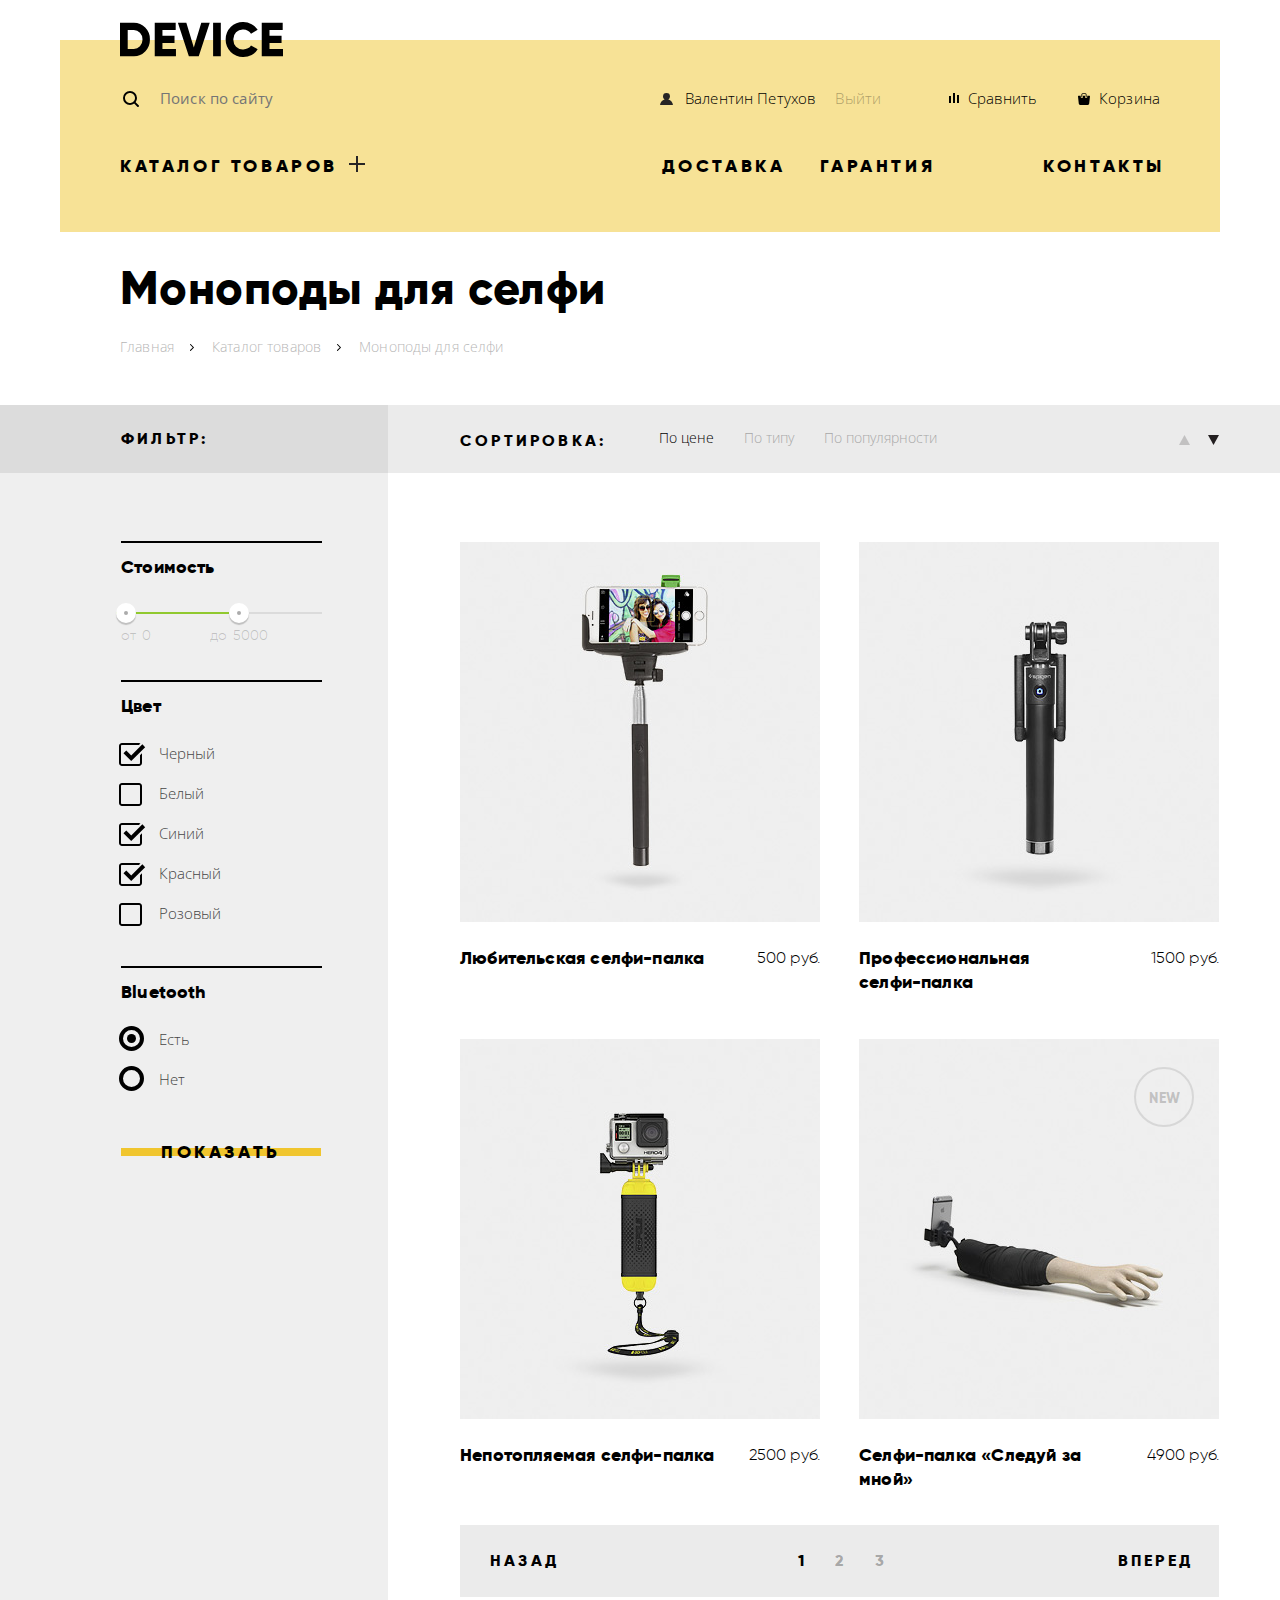
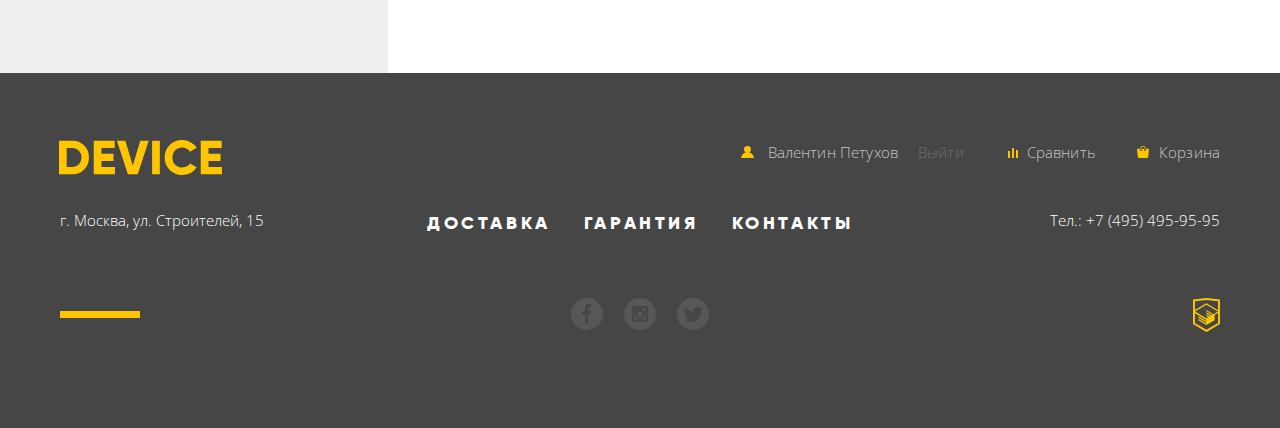
==== commit ed865251: "В каталоге убраны ссылки вокруг картинок, отформатирован код в script.js" ====
--- a/catalog.html
+++ b/catalog.html
@@ -201,9 +201,7 @@
                   <h3 class="product-card__title">
                     <a href="#" class="product-card__link">Любительская селфи-палка</a>
                   </h3>
-                  <a class="product-card__photo" href="#">
-                    <img class="product-card__image" src="img/catalog/item-1.jpg" width="360" height="380" alt="Фото любительской селфи-палки">
-                  </a>
+                  <img class="product-card__image" src="img/catalog/item-1.jpg" width="360" height="380" alt="Фото любительской селфи-палки">
                   <b class="product-card__price">500 руб.</b>
                   <div class="product-card__hover-wrapper">
                     <a class="product-card__basket-link button" href="#">В корзину</a>
@@ -216,9 +214,7 @@
                   <h3 class="product-card__title">
                     <a href="#" class="product-card__link">Профессиональная <span class="no-wrap">селфи-палка</span></a>
                   </h3>
-                  <a class="product-card__photo" href="#">
-                    <img class="product-card__image" src="img/catalog/item-2.jpg" width="360" height="380" alt="Фото профессиональной селфи-палки">
-                  </a>
+                  <img class="product-card__image" src="img/catalog/item-2.jpg" width="360" height="380" alt="Фото профессиональной селфи-палки">
                   <b class="product-card__price">1500 руб.</b>
                   <div class="product-card__hover-wrapper">
                     <a class="product-card__basket-link button" href="#">В корзину</a>
@@ -231,9 +227,7 @@
                   <h3 class="product-card__title">
                     <a href="#" class="product-card__link">Непотопляемая селфи-палка</a>
                   </h3>
-                  <a class="product-card__photo" href="#">
-                    <img class="product-card__image" src="img/catalog/item-3.jpg" width="360" height="380" alt="Фото непотопляемой селфи-палки">
-                  </a>
+                  <img class="product-card__image" src="img/catalog/item-3.jpg" width="360" height="380" alt="Фото непотопляемой селфи-палки">
                   <b class="product-card__price">2500 руб.</b>
                   <div class="product-card__hover-wrapper">
                     <a class="product-card__basket-link button" href="#">В корзину</a>
@@ -246,9 +240,7 @@
                   <h3 class="product-card__title">
                     <a href="#" class="product-card__link">Селфи-палка «Следуй за мной»</a>
                   </h3>
-                  <a class="product-card__photo" href="#">
-                    <img class="product-card__image" src="img/catalog/item-4.jpg" width="360" height="380" alt="Фото селфи-палки «Следуй за мной»">
-                  </a>
+                  <img class="product-card__image" src="img/catalog/item-4.jpg" width="360" height="380" alt="Фото селфи-палки «Следуй за мной»">
                   <b class="product-card__price">4900 руб.</b>
                   <div class="product-card__hover-wrapper">
                     <a class="product-card__basket-link button" href="#">В корзину</a>
--- a/css/style.css
+++ b/css/style.css
@@ -1,299 +1,309 @@
 @font-face {
-    font-family: "Gilroy";
-    font-weight: 800;
-    font-style: normal;
-
-    src: url("../fonts/Gilroy-ExtraBold.woff2") format("woff2"),
-    url("../fonts/Gilroy-ExtraBold.woff") format("woff");
+  font-family: "Gilroy";
+  font-weight: 800;
+  font-style: normal;
+
+  src: url("../fonts/Gilroy-ExtraBold.woff2") format("woff2"),
+  url("../fonts/Gilroy-ExtraBold.woff") format("woff");
 }
 
 @font-face {
-    font-family: "Gilroy";
-    font-weight: 300;
-    font-style: normal;
-
-    src: url("../fonts/Gilroy-Light.woff2") format("woff2"),
-    url("../fonts/Gilroy-Light.woff") format("woff");
+  font-family: "Gilroy";
+  font-weight: 300;
+  font-style: normal;
+
+  src: url("../fonts/Gilroy-Light.woff2") format("woff2"),
+  url("../fonts/Gilroy-Light.woff") format("woff");
 }
 
 @font-face {
-    font-family: "Open Sans";
-    font-weight: 300;
-    font-style: normal;
-
-    src: url("../fonts/OpenSans-Light.woff2") format("woff2"),
-    url("../fonts/OpenSans-Light.woff") format("woff");
+  font-family: "Open Sans";
+  font-weight: 300;
+  font-style: normal;
+
+  src: url("../fonts/OpenSans-Light.woff2") format("woff2"),
+  url("../fonts/OpenSans-Light.woff") format("woff");
 }
 
 @font-face {
-    font-family: "Open Sans";
-    font-weight: normal;
-    font-style: normal;
-
-    src: url("../fonts/OpenSans.woff2") format("woff2"),
-    url("../fonts/OpenSans.woff") format("woff");
+  font-family: "Open Sans";
+  font-weight: normal;
+  font-style: normal;
+
+  src: url("../fonts/OpenSans.woff2") format("woff2"),
+  url("../fonts/OpenSans.woff") format("woff");
 }
 
 html {
-    box-sizing: border-box;
+  box-sizing: border-box;
 }
 
 body {
-    margin: 0;
-    padding: 0;
+  margin: 0;
+  padding: 0;
 }
 
 *,
 *::before,
 *::after {
-    box-sizing: inherit;
+  box-sizing: inherit;
 }
 
 .content-box-component {
-    box-sizing: content-box;
-}
-
-.visually-hidden {
-    position: absolute;
-
-    clip: rect(0 0 0 0);
-
-    width: 1px;
-    height: 1px;
-    margin: -1px;
+  box-sizing: content-box;
+}
+
+.visually-hidden:not(:focus):not(:active),
+input[type="checkbox"].visually-hidden,
+input[type="radio"].visually-hidden {
+  position: absolute;
+
+  clip: rect(0 0 0 0);
+
+  width: 1px;
+  height: 1px;
+  margin: -1px;
 }
 
 a {
-    text-decoration: none;
+  text-decoration: none;
 }
 
 body {
-    font-family: "Open Sans", Arial, sans-serif;
-    font-size: 15px;
-    font-weight: 300;
-    line-height: 30px;
-
-    color: #464646;
-    background-color: #ffffff;
+  font-family: "Open Sans", Arial, sans-serif;
+  font-size: 15px;
+  font-weight: 300;
+  line-height: 30px;
+
+  color: #464646;
+  background-color: #ffffff;
 }
 
 a {
-    text-decoration: none;
+  text-decoration: none;
 }
 
 .container {
-    width: 1200px;
-    margin: 0 auto;
-    padding-right: 20px;
-    padding-left: 20px;
+  width: 1200px;
+  margin: 0 auto;
+  padding-right: 20px;
+  padding-left: 20px;
 }
 
 /*buttons*/
 .button {
-    position: relative;
-    z-index: 0;
-
-    display: inline-block;
-
-    padding-top: 8px;
-    padding-right: 20px;
-    padding-bottom: 8px;
-    padding-left: 20px;
-
-    font-family: "Gilroy", "Arial", sans-serif;
-    font-size: 18px;
-    font-weight: 800;
-    line-height: 24px;
-    text-align: center;
-    vertical-align: middle;
-    letter-spacing: 0.2em;
-    text-transform: uppercase;
-
-    color: #000000;
-    border: 0;
-    background-color: transparent;
+  position: relative;
+  z-index: 0;
+
+  display: inline-block;
+
+  padding-top: 8px;
+  padding-right: 20px;
+  padding-bottom: 8px;
+  padding-left: 20px;
+
+  font-family: "Gilroy", "Arial", sans-serif;
+  font-size: 18px;
+  font-weight: 800;
+  line-height: 24px;
+
+  text-align: center;
+  vertical-align: middle;
+  letter-spacing: 0.2em;
+  text-transform: uppercase;
+
+  color: #000000;
+  border: 0;
+  background-color: transparent;
 }
 
 .button::before {
-    position: absolute;
-    z-index: -1;
-    top: 50%;
-    left: 0;
-
-    width: 100%;
-    height: 8px;
-
-    content: "";
-    transition: all .5s;
-    transform: translateY(-50%);
-
-    background-color: #f0c52e;
+  content: "";
+  position: absolute;
+  z-index: -1;
+  top: 50%;
+  left: 0;
+
+  width: 100%;
+  height: 8px;
+
+  transition: all 0.5s;
+  transform: translateY(-50%);
+
+  background-color: #f0c52e;
 }
 
 .button:hover::before,
 .button:focus::before {
-    height: 100%;
+  height: 100%;
 }
 
 .button:active{
-    color: rgba(0, 0, 0, 0.3);
+  color: rgba(0,0,0, 0.3);
 }
 
 /*header*/
 .page-header {
-    position: relative;
-
-    margin-top: 40px;
-    padding-bottom: 51px;
-
-    background-color: #f7e296;
+  position: relative;
+
+  margin-top: 40px;
+  padding-bottom: 51px;
+
+  background-color: #f7e296;
 }
 
 .page-header__logo {
-    position: absolute;
-    top: -18px;
-    left: 60px;
+  position: absolute;
+  top: -18px;
+  left: 60px;
 }
 
 .page-header__logo:hover,
 .page-header__logo:focus {
-    opacity: 0.6;
-    outline: none;
+  opacity: 0.6;
+  outline: none;
 }
 
 .main-navigation {
-    display: flex;
-    flex-direction: column;
-
-    padding-top: 33px;
-    padding-right: 60px;
-    padding-left: 60px;
+  display: flex;
+  flex-direction: column;
+
+  padding-top: 33px;
+  padding-right: 60px;
+  padding-left: 60px;
 }
 
 .main-navigation__wrapper {
-    display: flex;
-
-    margin-bottom: 29px;
-
-    justify-content: space-between;
-    align-items: center;
+  display: flex;
+
+  margin-bottom: 29px;
+
+  justify-content: space-between;
+  align-items: center;
 }
 
 .main-navigation__search {
-    position: relative;
-
-    display: flex;
-
-    width: 440px;
-    height: 49px;
-    margin-right: auto;
+  position: relative;
+
+  display: flex;
+
+  width: 440px;
+  height: 49px;
+  margin-right: auto;
 }
 
 .main-navigation__search::before {
-    position: absolute;
-    top: 18px;
-    left: 3px;
-
-    width: 16px;
-    height: 16px;
-
-    content: "";
-
-    background-image: url(../img/search.svg);
+  content: "";
+
+  position: absolute;
+  top: 18px;
+  left: 3px;
+
+  width: 16px;
+  height: 16px;
+
+
+
+  background-image: url(../img/search.svg);
 }
 
 .site-search__field {
-    width: 355px;
-    padding-left: 40px;
-
-    font-size: 15px;
-    font-style: inherit;
-    line-height: 30px;
-    letter-spacing: 0.01em;
-
-    border: 0;
-    outline: none;
-    background-color: #f7e296;
+  width: 355px;
+  padding-left: 40px;
+
+  font-size: 15px;
+  font-style: inherit;
+  line-height: 30px;
+
+  letter-spacing: 0.01em;
+
+  border: 0;
+  outline: none;
+  background-color: #f7e296;
 }
 
 .site-search__field:focus {
-    box-shadow: inset 0 -2px 0 0 #000000;
+  box-shadow: inset 0 -2px 0 0 #000000;
 }
 
 .site-search__field:hover::placeholder {
-    color: rgba(0, 0, 0, 0.6);
+  color: rgba(0,0,0, 0.6);
 }
 
 .site-search__field:focus::placeholder {
-    color: #000000;
+  color: #000000;
 }
 
 .site-search__button {
-    width: 85px;
-
-    font-size: 15px;
-    line-height: 30px;
-    letter-spacing: 0.01em;
-
-    opacity: 0;
-    border: 2px solid #000000;
-    background-color: #f7e296;
+  width: 85px;
+
+  font-size: 15px;
+  line-height: 30px;
+
+  letter-spacing: 0.01em;
+
+  opacity: 0;
+  border: 2px solid #000000;
+  background-color: #f7e296;
 }
 
 .site-search__field:focus ~ .site-search__button,
 .site-search__button:focus {
-    opacity: 1;
+  opacity: 1;
 }
 
 .site-search__button:hover,
 .site-search__button:focus {
-    color: #ffffff;
-    background-color: #000000;
-    outline: none;
+  color: #ffffff;
+  background-color: #000000;
+  outline: none;
 }
 
 .site-search__button:active {
-    opacity: 1;
-    color: rgba(255, 255, 255, 0.3);
-    background-color: #000000;
+  opacity: 1;
+  color: rgba(255,255,255, 0.3);
+  background-color: #000000;
 }
 
 .main-navigation__user {
-    width: 260px;
+  width: 260px;
 }
 
 .user-navigation {
-    position: relative;
-
-    display: flex;
-
-    margin: 0;
-    padding: 0;
-
-    list-style: none;
+  position: relative;
+
+  display: flex;
+
+  margin: 0;
+  padding: 0;
+
+  list-style: none;
 }
 
 .user-navigation__link {
-    position: relative;
-
-    padding-left: 25px;
-
-    font-size: 15px;
-    line-height: 30px;
-    letter-spacing: 0.01em;
-
-    color: #000000;
+  position: relative;
+
+  padding-left: 25px;
+
+  font-size: 15px;
+  line-height: 30px;
+
+  letter-spacing: 0.01em;
+
+  color: #000000;
 }
 
 .user-navigation__link::before {
-    position: absolute;
-    top: 25%;
-    left: 0;
-
-    width: 13px;
-    height: 13px;
-
-    content: "";
+  content: "";
+
+  position: absolute;
+  top: 25%;
+  left: 0;
+
+  width: 13px;
+  height: 13px;
+
+
 }
 
 .user-navigation__link--logout {
@@ -303,969 +313,985 @@
 
 .user-navigation__link--login::before,
 .user-navigation__link--profile::before {
-    background-image: url(../img/user.svg);
-    background-repeat: no-repeat;
+  background-image: url(../img/user.svg);
+  background-repeat: no-repeat;
 }
 
 .user-navigation__link:hover,
 .user-navigation__link:focus {
-    opacity: 0.6;
-    outline: none;
+  opacity: 0.6;
+  outline: none;
 }
 
 .user-navigation__link:active {
-    opacity: 0.3;
+  opacity: 0.3;
 }
 
 .main-navigation__shopping {
-    width: 240px;
+  width: 240px;
 }
 
 .shopping-navigation {
-    display: flex;
-
-    margin: 0;
-    padding: 0;
-
-    list-style: none;
-
-    justify-content: space-between;
-    flex-wrap: wrap;
+  display: flex;
+
+  margin: 0;
+  padding: 0;
+
+  list-style: none;
+
+  justify-content: space-between;
+  flex-wrap: wrap;
 }
 
 .shopping-navigation__link {
-    position: relative;
-
-    padding-left: 48px;
-
-    font-size: 15px;
-    line-height: 30px;
-    letter-spacing: 0.01em;
-
-    color: #000000;
+  position: relative;
+
+  padding-left: 48px;
+
+  font-size: 15px;
+  line-height: 30px;
+
+  letter-spacing: 0.01em;
+
+  color: #000000;
 }
 
 .shopping-navigation__link::before {
-    position: absolute;
-    top: 25%;
-    left: 25%;
-
-    width: 13px;
-    height: 13px;
-
-    content: "";
+  content: "";
+
+  position: absolute;
+  top: 25%;
+  left: 25%;
+
+  width: 13px;
+  height: 13px;
 }
 
 .shopping-navigation__link:hover,
 .shopping-navigation__link:focus {
-    opacity: 0.6;
-    outline: none;
+  opacity: 0.6;
+  outline: none;
 }
 
 .shopping-navigation__link:active {
-    opacity: 0.3;
+  opacity: 0.3;
 }
 
 .shopping-navigation__link--compare::before {
-    background-image: url(../img/compare.svg);
-    background-repeat: no-repeat;
+  background-image: url(../img/compare.svg);
+  background-repeat: no-repeat;
 }
 
 .shopping-navigation__link--cart::before {
-    background-image: url(../img/cart.svg);
-    background-repeat: no-repeat;
+  background-image: url(../img/cart.svg);
+  background-repeat: no-repeat;
 }
 
 .site-navigation {
-    display: flex;
-
-    margin: 0;
-    padding: 0;
-
-    list-style: none;
-
-    flex-wrap: wrap;
+  display: flex;
+
+  margin: 0;
+  padding: 0;
+
+  list-style: none;
+
+  flex-wrap: wrap;
 }
 
 .site-navigation__item--catalog {
-    margin-right: auto;
+  margin-right: auto;
 }
 
 .site-navigation__link {
-    position: relative;
-
-    font-family: "Gilroy", "Arial Black", sans-serif;
-    font-size: 18px;
-    font-weight: 800;
-    line-height: 24px;
-    letter-spacing: 0.2em;
-    text-transform: uppercase;
-
-    color: #000000;
+  position: relative;
+
+  font-family: "Gilroy", "Arial Black", sans-serif;
+  font-size: 18px;
+  font-weight: 800;
+  line-height: 24px;
+
+  letter-spacing: 0.2em;
+  text-transform: uppercase;
+
+  color: #000000;
 }
 
 .site-navigation__link:hover,
 .site-navigation__link:focus {
-    opacity: 0.6;
-    outline: none;
+  opacity: 0.6;
+  outline: none;
 }
 
 .site-navigation__link:active {
-    opacity: 0.3;
+  opacity: 0.3;
 }
 
 .site-navigation__link--catalog::after {
-    position: absolute;
-    top: 1px;
-    right: -27px;
-
-    width: 16px;
-    height: 16px;
-
-    content: "";
-
-    background-image: url(../img/plus.svg);
-    background-repeat: no-repeat;
+  content: "";
+
+  position: absolute;
+  top: 1px;
+  right: -27px;
+
+  width: 16px;
+  height: 16px;
+
+  background-image: url(../img/plus.svg);
+  background-repeat: no-repeat;
 }
 
 .site-navigation__item:nth-child(2) {
-    margin-right: 35px;
+  margin-right: 35px;
 }
 
 .site-navigation__item:nth-child(4) {
-    margin-right: -5px;
-    margin-left: 108px;
+  margin-right: -5px;
+  margin-left: 108px;
 }
 
 /*отступы при переполнении*/
 .site-navigation__item:nth-child(n+5) {
-    margin-left: 10px;
+  margin-left: 10px;
 }
 
 .site-navigation__item {
-    position: relative;
+  position: relative;
 }
 
 .catalog-navigation {
-    position: absolute;
-    z-index: 1;
-    top: 31px;
-
-    display: flex;
-    display: none;
-
-    width: 640px;
-    margin: 0;
-    padding: 0;
-    padding-top: 15px;
-    padding-bottom: 20px;
-
-    list-style: none;
-
-    flex-wrap: wrap;
+  position: absolute;
+  z-index: 2;
+  top: 31px;
+
+  display: flex;
+  display: none;
+
+  width: 640px;
+  margin: 0;
+  padding: 0;
+  padding-top: 15px;
+  padding-bottom: 20px;
+
+  list-style: none;
+
+  flex-wrap: wrap;
 }
 
 .site-navigation__item:hover .catalog-navigation {
-    display: flex;
-
-    flex-wrap: wrap;
+  display: flex;
+
+  flex-wrap: wrap;
 }
 
 .catalog-navigation::after {
-    position: absolute;
-    z-index: -1;
-    left: -60px;
-
-    width: 1160px;
-    height: 100%;
-
-    content: "";
-
-    background-color: #f7e296;
+  content: "";
+
+  position: absolute;
+  z-index: -1;
+  left: -60px;
+
+  width: 1160px;
+  height: 100%;
+
+  background-color: #f7e296;
 }
 
 .catalog-navigation__item {
-    width: 200px;
+  width: 200px;
 }
 
 .catalog-navigation__item:nth-child(3n+1) {
-    margin-right: 40px;
+  margin-right: 40px;
 }
 
 .catalog-navigation__item:last-child {
-    width: 210px;
+  width: 210px;
 }
 
 .catalog-navigation__link {
-    font-size: 15px;
-    line-height: 36px;
-    letter-spacing: 0.01em;
-
-    color: #000000;
+  font-size: 15px;
+  line-height: 36px;
+
+  letter-spacing: 0.01em;
+
+  color: #000000;
 }
 
 .catalog-navigation__link:hover,
 .catalog-navigation__link:focus {
-    opacity: 0.6;
-    outline: none;
+  opacity: 0.6;
+
+  outline: none;
 }
 
 .catalog-navigation__link:active {
-    opacity: 0.3;
+  opacity: 0.3;
 }
 
 /*slider*/
 .features {
-    margin-bottom: 103px;
+  margin-bottom: 103px;
 }
 
 .features__wrapper {
-    position: relative;
-
-    background-color: #ffffff;
-    background-image: linear-gradient(#f7e296 109px,#ffffff 109px);
+  position: relative;
+
+  background-color: #ffffff;
+  background-image: linear-gradient(#f7e296 109px, #ffffff 109px);
 }
 
 .features-slider,
 .features__toggles {
-    margin: 0;
-    padding: 0;
-
-    list-style: none;
+  margin: 0;
+  padding: 0;
+
+  list-style: none;
 }
 
 .promo-slider {
-    position: relative;
+  position: relative;
    /* z-index: 1;*/
 
-    min-height: 486px;
-
-    list-style: none;
-
-    counter-reset: my-counter;
+  min-height: 486px;
+
+  list-style: none;
+
+  counter-reset: my-counter;
 }
 
 .promo-slider__item {
-    position: absolute;
-    top: 0;
-
-    display: flex;
-    display: none;
-
-    width: 1200px;
-
-    counter-increment: my-counter;
-
-    opacity: 0;
+  position: absolute;
+  top: 0;
+  z-index: -1;
+
+  display: flex;
+  /*display: none;*/
+
+  width: 1200px;
+
+  counter-increment: my-counter;
+
+  opacity: 0;
 }
 
 .promo-slider__item::before {
-    position: absolute;
-    top: -16px;
-    right: 86px;
-
-    font-family: "Gilroy", "Arial Black", sans-serif;
-    font-size: 179.2px;
-    font-weight: 800;
-    line-height: 179.2px;
-    letter-spacing: 0.01em;
-
-    content: "0"counter(my-counter);
-
-    color: #ffffff;
+  content: "0"counter(my-counter);
+
+  position: absolute;
+  top: -16px;
+  right: 86px;
+
+  font-family: "Gilroy", "Arial Black", sans-serif;
+  font-size: 179.2px;
+  font-weight: 800;
+  line-height: 179.2px;
+
+  letter-spacing: 0.01em;
+
+  color: #ffffff;
 }
 
 .promo-slider__item--current {
-    position: relative;
-    display: flex;
-/*    z-index: 1;
-*/
-    opacity: 1;
+  position: relative;
+  display: flex;
+  z-index: 1;
+
+  opacity: 1;
 }
 
 .promo-slider__image-wrapper {
-    display: flex;
-
-    width: 560px;
-    margin-right: 40px;
+  display: flex;
+
+  width: 560px;
+  margin-right: 40px;
 }
 
 .promo-slider__image {
-    max-width: 555px;
-    max-height: 486px;
-    margin: auto;
+  max-width: 555px;
+  max-height: 486px;
+  margin: auto;
 }
 
 .promo-slider__description-wrapper {
-    position: relative;
-
-    width: 500px;
-    padding-top: 76px;
+  position: relative;
+
+  width: 505px;
+  padding-top: 76px;
 }
 
 .promo-slider__description-wrapper::before {
-    position: absolute;
-    top: 34px;
-    left: 0;
-
-    width: 100px;
-    height: 7px;
-
-    content: "";
-
-    background-color: #ffffff;
+  content: "";
+
+  position: absolute;
+  top: 34px;
+  left: 0;
+
+  width: 100px;
+  height: 7px;
+
+  background-color: #ffffff;
 }
 
 .promo-slider__title {
-    margin: 0;
-    margin-bottom: 19px;
-
-    font-family: "Gilroy", "Arial Black", sans-serif;
-    font-size: 47px;
-    font-weight: 800;
-    line-height: 56px;
-    letter-spacing: 0.01em;
-
-    color: #000000;
+  margin: 0;
+  margin-bottom: 19px;
+
+  font-family: "Gilroy", "Arial Black", sans-serif;
+  font-size: 47px;
+  font-weight: 800;
+  line-height: 56px;
+  letter-spacing: 0.01em;
+
+  color: #000000;
 }
 
 .promo-slider__description {
-    margin-bottom: 44px;
-    padding-right: 20px;
+  margin-bottom: 44px;
+  padding-right: 20px;
 }
 
 .promo-slider__link {
-    width: 220px;
-    margin-bottom: 50px;
-
-    outline: none;
+  width: 220px;
+  margin-bottom: 50px;
+
+  outline: none;
 }
 
 .promo-slider__list {
-    margin: 0;
-    padding: 0;
-
-    list-style: none;
+  margin: 0;
+  padding: 0;
+
+  list-style: none;
 }
 
 .spec-list__name {
-    font-size: 13px;
-    line-height: 20px;
-
-    letter-spacing: 0.01em;
+  font-size: 13px;
+  line-height: 20px;
+
+  letter-spacing: 0.01em;
 }
 
 .spec-list__value {
-    font-family: "Gilroy", "Arial Black", sans-serif;
-    font-size: 36px;
-    font-weight: 300;
-    line-height: 48px;
-
-    letter-spacing: 0.01em;
-
-    color: #000000;
+  font-family: "Gilroy", "Arial Black", sans-serif;
+  font-size: 36px;
+  font-weight: 300;
+  line-height: 48px;
+
+  letter-spacing: 0.01em;
+
+  color: #000000;
 }
 
 .spec-list {
-    display: flex;
+  display: flex;
 }
 
 .spec-list__wrapper {
-    display: flex;
-    flex-direction: column-reverse;
-
-    width: 160px;
+  display: flex;
+  flex-direction: column-reverse;
+
+  width: 160px;
 }
 
 .spec-list__wrapper:nth-child(even) {
-    width: 140px;
+  width: 140px;
 }
 
 .spec-list,
 .spec-list__name,
 .spec-list__value {
-    margin: 0;
-    padding: 0;
+  margin: 0;
+  padding: 0;
 }
 
 .features__toggles {
-    margin: 0;
-    padding: 0;
+  margin: 0;
+  padding: 0;
 }
 
 .spec-list__name {
-    padding-top: 6px;
+  padding-top: 6px;
 }
 
 .slider-toggles {
-    position: absolute;
-    z-index: 2;
-    top: 313px;
-    right: 82px;
-
-    display: flex;
-
-    width: 80px;
-
-    justify-content: space-between;
-    align-items: center;
+  position: absolute;
+  z-index: 2;
+  top: 313px;
+  right: 82px;
+
+  display: flex;
+
+  width: 80px;
+
+  justify-content: space-between;
+  align-items: center;
 }
 
 .slider-toggles__button {
-    position: relative;
-    display: inline-block;
-
-    width: 12px;
-    height: 12px;
-    padding: 0;
-
-    vertical-align: middle;
-
-    border: 1px solid #050505;
-    border-radius: 50%;
-    background-color: #ffffff;
-    outline: none;
+  position: relative;
+
+  display: inline-block;
+
+  width: 12px;
+  height: 12px;
+  padding: 0;
+
+  vertical-align: middle;
+
+  border: 1px solid #050505;
+  border-radius: 50%;
+  background-color: #ffffff;
+  outline: none;
 }
 
 .slider-toggles__button:focus::after,
-.slider-toggles__button:hover::after,
-.slider-toggles__button:active::after
-/*.slider-toggles__button--current::after*/ {
-    position: absolute;
-    z-index: 1;
-    top: 2px;
-    left: 2px;
-
-    width: 6px;
-    height: 6px;
-
-    content: "";
-
-    border: 1px solid #050505;
-    border-radius: 50%;
-    background-color: #ffffff;
+.slider-toggles__button:active::after,
+.slider-toggles__button--current::after {
+  content: "";
+
+  position: absolute;
+  z-index: 1;
+  top: 2px;
+  left: 2px;
+
+  width: 6px;
+  height: 6px;
+
+  border: 1px solid #050505;
+  border-radius: 50%;
+  background-color: #ffffff;
 }
 
 /*popular categories*/
 .popular-categories {
-    margin-bottom: 80px;
+  margin-bottom: 80px;
 }
 
 .popular-categories__list {
-    display: flex;
-
-    margin: 0;
-    padding: 0;
-
-    list-style: none;
-
-    flex-wrap: wrap;
+  display: flex;
+
+  margin: 0;
+  padding: 0;
+
+  list-style: none;
+
+  flex-wrap: wrap;
 }
 
 .popular-categories__item {
-    width: 160px;
-    margin-right: 40px;
+  width: 160px;
+  margin-right: 40px;
 }
 
 .popular-categories__item:nth-child(6n) {
-    margin-right: 0;
+  margin-right: 0;
 }
 
 .popular-categories__link {
-    position: relative;
-
-    display: block;
-
-    padding-top: 194px;
-
-    font-family: "Gilroy", "Arial Black", sans-serif;
-    font-size: 18px;
-    font-weight: 800;
-    line-height: 24px;
-    text-decoration: none;
-    letter-spacing: 0.01em;
-
-    color: #000000;
-
-    outline: none;
+  position: relative;
+
+  display: block;
+
+  padding-top: 194px;
+
+  font-family: "Gilroy", "Arial Black", sans-serif;
+  font-size: 18px;
+  font-weight: 800;
+  line-height: 24px;
+
+  text-decoration: none;
+  letter-spacing: 0.01em;
+
+  color: #000000;
+
+  outline: none;
 }
 
 .popular-categories__link::before {
-    position: absolute;
-    top: 0;
-    left: 0;
-
-    width: 160px;
-    height: 160px;
-
-    content: "";
-
-    opacity: 0.5;
-    background-color: #f0c52e;
+  content: "";
+
+  position: absolute;
+  top: 0;
+  left: 0;
+
+  width: 160px;
+  height: 160px;
+
+  opacity: 0.5;
+  background-color: #f0c52e;
 }
 
 .popular-categories__link::after {
-    position: absolute;
-
-    width: 160px;
-    height: 160px;
-
-    content: "";
+  content: "";
+
+  position: absolute;
+
+  width: 160px;
+  height: 160px;
 }
 
 .popular-categories__link--vr::after {
-    top: 52px;
-    left: 31px;
-
-    background-image: url(../img/popular-1.svg);
-    background-repeat: no-repeat;
+  top: 52px;
+  left: 31px;
+
+  background-image: url(../img/popular-1.svg);
+  background-repeat: no-repeat;
 }
 
 .popular-categories__link--monopods::after {
-    top: 42px;
-    left: 38px;
-
-    background-image: url(../img/popular-2.svg);
-    background-repeat: no-repeat;
+  top: 42px;
+  left: 38px;
+
+  background-image: url(../img/popular-2.svg);
+  background-repeat: no-repeat;
 }
 
 .popular-categories__link--cameras::after {
-    top: 39px;
-    left: 49px;
-
-    background-image: url(../img/popular-3.svg);
-    background-repeat: no-repeat;
+  top: 39px;
+  left: 49px;
+
+  background-image: url(../img/popular-3.svg);
+  background-repeat: no-repeat;
 }
 
 .popular-categories__link--band::after {
-    top: 51px;
-    left: 29px;
-
-    background-image: url(../img/popular-4.svg);
-    background-repeat: no-repeat;
+  top: 51px;
+  left: 29px;
+
+  background-image: url(../img/popular-4.svg);
+  background-repeat: no-repeat;
 }
 
 .popular-categories__link--clock::after {
-    top: 33px;
-    left: 54px;
-
-    background-image: url(../img/popular-5.svg);
-    background-repeat: no-repeat;
+  top: 33px;
+  left: 54px;
+
+  background-image: url(../img/popular-5.svg);
+  background-repeat: no-repeat;
 }
 
 .popular-categories__link--quadcopters::after {
-    top: 50px;
-    left: 15px;
-
-    background-image: url(../img/popular-6.svg);
-    background-repeat: no-repeat;
+  top: 50px;
+  left: 15px;
+
+  background-image: url(../img/popular-6.svg);
+  background-repeat: no-repeat;
 }
 
 .popular-categories__link:hover::before,
 .popular-categories__link:focus::before {
-    opacity: 1;
+  opacity: 1;
 
 }
 
 .popular-categories__link:active::before {
-    opacity: 1;
+  opacity: 1;
 }
 
 .popular-categories__link:active {
-    color: rgba(0, 0, 0, 0.3);
+  color: rgba(0,0,0, 0.3);
 }
 
 .popular-categories__link:active::after {
-    opacity: 0.3;
+  opacity: 0.3;
 }
 
 /*services*/
 .services {
-    margin-bottom: 93px;
-    padding-bottom: 36px;
-
-    background-color: #e5e5e5;
-    background-image: linear-gradient(#ffffff 100px,#e5e5e5 100px);
+  margin-bottom: 93px;
+  padding-bottom: 36px;
+
+  background-color: #e5e5e5;
+  background-image: linear-gradient(#ffffff 100px, #e5e5e5 100px);
 }
 
 .services__wrapper {
-    display: flex;
-
-    padding-bottom: 80px;
+  display: flex;
+
+  padding-bottom: 80px;
 }
 
 .services__toggles {
-    position: relative;
-
-    width: 280px;
-    margin: 0;
-    padding: 0;
-
-    list-style: none;
+  position: relative;
+
+  width: 280px;
+  margin: 0;
+  padding: 0;
+
+  list-style: none;
 }
 
 .services__toggles::after {
-    position: absolute;
-    top: 0;
-    right: -4px;
-
-    width: 7px;
-    height: 319px;
-
-    content: "";
-
-    background-color: #000000;
+  content: "";
+
+  position: absolute;
+  top: 0;
+  right: -4px;
+
+  width: 7px;
+  height: 319px;
+
+  background-color: #000000;
 }
 
 .services__description {
-    margin: 0;
-    padding: 0;
-
-    list-style: none;
+  margin: 0;
+  padding: 0;
+
+  list-style: none;
 }
 
 .services-tab {
-    padding-top: 80px;
+  padding-top: 80px;
 }
 
 .services-tab__item {
-    margin-bottom: 24px;
+  margin-bottom: 24px;
 }
 
 .services-tab__link {
-    width: 160px;
-
-    outline: none;
+  width: 160px;
+
+  outline: none;
 }
 
 .services-tab__link--current {
-    width: 100%;
-
-    text-align: left;
-
-    color: #f7e184;
-    background-color: #000000;
+  width: 100%;
+
+  text-align: left;
+
+  color: #f7e184;
+  background-color: #000000;
 }
 
 .services-tab__link--current::before {
-    position: absolute;
-    z-index: -1;
-    top: 50%;
-    left: 0;
-
-    width: 100%;
-    height: 8px;
-
-    content: "";
-    transition: none;
-
-    background-color: #000000;
+  content: "";
+
+  position: absolute;
+  z-index: -1;
+  top: 50%;
+  left: 0;
+
+  width: 100%;
+  height: 8px;
+
+  transition: none;
+
+  background-color: #000000;
 }
 
 .services-tab__link--current:active {
-    width: 100%;
-
-    text-align: left;
-
-    color: #f7e184;
-    background-color: #000000;
+  width: 100%;
+
+  text-align: left;
+
+  color: #f7e184;
+  background-color: #000000;
 }
 
 .services-list {
-    position: relative;
-
-    display: flex;
-    flex-direction: column;
-
-    width: 880px;
-    padding-left: 120px;
+  position: relative;
+
+  display: flex;
+  flex-direction: column;
+
+  width: 880px;
+  padding-left: 120px;
 }
 
 .services-list__item {
-    position: absolute;
-    z-index: -1;
-    top: 0;
-
-    width: 760px;
-    padding-top: 74px;
-
-    opacity: 0;
+  position: absolute;
+  z-index: -1;
+  top: 0;
+
+  width: 760px;
+  padding-top: 74px;
+
+  opacity: 0;
+}
+.services-list__item--hide {
+  z-index: -1;
 }
 
 .services-list__item--current {
-    position: relative;
-    z-index: 1;
-
-    opacity: 1;
+  position: relative;
+  z-index: 1;
+
+  opacity: 1;
 }
 
 .services-list__title {
-    margin: 0;
-    margin-bottom: 32px;
-    padding: 0;
-
-    font-family: "Gilroy", "Arial", sans-serif;
-    font-size: 47px;
-    font-weight: 800;
-    line-height: 48px;
-    letter-spacing: 0.01em;
-
-    color: #000000;
+  margin: 0;
+  margin-bottom: 32px;
+  padding: 0;
+
+  font-family: "Gilroy", "Arial", sans-serif;
+  font-size: 47px;
+  font-weight: 800;
+  line-height: 48px;
+
+  letter-spacing: 0.01em;
+
+  color: #000000;
 }
 
 .services-list__summary {
-    padding-right: 310px;
+  padding-right: 310px;
 }
 
 .services-list__item--delivery {
-    background-image: url(../img/delivery.svg);
-    background-repeat: no-repeat;
-    background-position: top 84px right 65px;
+  background-image: url(../img/delivery.svg);
+  background-repeat: no-repeat;
+  background-position: top 84px right 65px;
 }
 
 .services-list__item--warranty {
-    background-image: url(../img/warranty.svg);
-    background-repeat: no-repeat;
-    background-position: 89% 57%;;
+  background-image: url(../img/warranty.svg);
+  background-repeat: no-repeat;
+  background-position: 89% 57%;;
 }
 
 .services-list__item--credit {
-    background-image: url(../img/credit.svg);
-    background-repeat: no-repeat;
-    background-position: 89% 57%;
+  background-image: url(../img/credit.svg);
+  background-repeat: no-repeat;
+  background-position: 89% 57%;
 }
 
 /*brands*/
 .brands {
-    margin-bottom: 85px;
+  margin-bottom: 85px;
 }
 .brands__logo {
-    opacity: 0;
+  opacity: 0;
 }
 
 .brands__list {
-    display: flex;
-
-    margin: 0;
-    padding: 0;
-
-    list-style: none;
-
-    justify-content: space-between;
+  display: flex;
+
+  margin: 0;
+  padding: 0;
+
+  list-style: none;
+
+  justify-content: space-between;
 }
 
 .brands__link {
-    display: block;
-    width: 260px;
-    text-decoration: none;
+  display: block;
+  width: 260px;
+
+  text-decoration: none;
 }
 
 .brands__link--dji {
-    background-image: url(../img/dji-logo-black.jpg);
-    background-repeat: no-repeat;
+  background-image: url(../img/dji-logo-black.jpg);
+  background-repeat: no-repeat;
 }
 
 .brands__link--sp {
-    background-image: url(../img/sp-gadgets-logo-black.jpg);
-    background-repeat: no-repeat;
+  background-image: url(../img/sp-gadgets-logo-black.jpg);
+  background-repeat: no-repeat;
 }
 
 .brands__link--gopro {
-    background-image: url(../img/gopro-logo-black.jpg);
-    background-repeat: no-repeat;
+  background-image: url(../img/gopro-logo-black.jpg);
+  background-repeat: no-repeat;
 }
 
 .brands__link--vive {
-    background-image: url(../img/vive-logo-black.jpg);
-    background-repeat: no-repeat;
+  background-image: url(../img/vive-logo-black.jpg);
+  background-repeat: no-repeat;
 }
 
 .brands__link:hover,
 .brands__link:focus {
-    outline: none;
+  outline: none;
 }
 
 .brands__link--dji:hover,
 .brands__link--dji:focus {
-    background-image: url(../img/dji-logo.jpg);
-    background-repeat: no-repeat;
+  background-image: url(../img/dji-logo.jpg);
+  background-repeat: no-repeat;
 }
 
 .brands__link--sp:hover,
 .brands__link--sp:focus {
-    background-image: url(../img/sp-gadgets-logo.jpg);
-    background-repeat: no-repeat;
+  background-image: url(../img/sp-gadgets-logo.jpg);
+  background-repeat: no-repeat;
 }
 
 .brands__link--gopro:hover,
 .brands__link--gopro:focus {
-    background-image: url(../img/gopro-logo.jpg);
-    background-repeat: no-repeat;
+  background-image: url(../img/gopro-logo.jpg);
+  background-repeat: no-repeat;
 }
 
 .brands__link--vive:hover,
 .brands__link--vive:focus {
-    background-image: url(../img/vive-logo.jpg);
-    background-repeat: no-repeat;
+  background-image: url(../img/vive-logo.jpg);
+  background-repeat: no-repeat;
 }
 /*about us and contacts*/
 .wrapper {
-    display: flex;
-
-    justify-content: space-between;
+  display: flex;
+
+  justify-content: space-between;
 }
 
 .about-us {
-    position: relative;
-
-    width: 480px;
-    margin-right: 120px;
-    margin-bottom: 81px;
-    padding-top: 52px;
-    padding-right: 8px;
+  position: relative;
+
+  width: 480px;
+  margin-right: 120px;
+  margin-bottom: 81px;
+  padding-top: 52px;
+  padding-right: 8px;
 }
 
 .contacts {
-    position: relative;
-
-    width: 560px;
-    margin-bottom: 81px;
-    padding-top: 52px;
+  position: relative;
+
+  width: 560px;
+  margin-bottom: 81px;
+  padding-top: 52px;
 }
 
 .about-us::before,
 .contacts::before {
-    position: absolute;
-    top: 0;
-    left: 0;
-
-    width: 80px;
-    height: 7px;
-
-    content: "";
-
-    background-color: #000000;
+  content: "";
+
+  position: absolute;
+  top: 0;
+  left: 0;
+
+  width: 80px;
+  height: 7px;
+
+  background-color: #000000;
 }
 
 .about-us__title,
 .contacts__title {
-    margin-top: 0;
-    margin-right: 0;
-    margin-bottom: 43px;
-    margin-left: -2px;
-
-    font-family: "Gilroy", "Arial Black", sans-serif;
-    font-size: 47px;
-    font-weight: 800;
-    line-height: 48px;
-    letter-spacing: 0.01em;
-
-    color: #000000;
+  margin-top: 0;
+  margin-right: 0;
+  margin-bottom: 43px;
+  margin-left: -2px;
+
+  font-family: "Gilroy", "Arial Black", sans-serif;
+  font-size: 47px;
+  font-weight: 800;
+  line-height: 48px;
+
+  letter-spacing: 0.01em;
+
+  color: #000000;
 }
 
 .about-us__summary,
 .contacts__summary {
-    margin: 0;
-    margin-bottom: 30px;
-
-    font-size: 15px;
-    font-weight: 300;
-    line-height: 30px;
-    letter-spacing: 0;
+  margin: 0;
+  margin-bottom: 30px;
+
+  font-size: 15px;
+  font-weight: 300;
+  line-height: 30px;
+
+  letter-spacing: 0;
 }
 
 .about-us__list {
-    margin: 0;
-    padding: 0;
-
-    list-style: none;
+  margin: 0;
+  padding: 0;
+
+  list-style: none;
 }
 
 .company-list {
-    margin-top: 66px;
-    margin-bottom: 54px;
-
-    font-family: "Gilroy", "Arial", sans-serif;
-    font-size: 16px;
-    font-weight: 800;
-    line-height: 40px;
-    letter-spacing: 0;
+  margin-top: 66px;
+  margin-bottom: 54px;
+
+  font-family: "Gilroy", "Arial", sans-serif;
+  font-size: 16px;
+  font-weight: 800;
+  line-height: 40px;
+
+  letter-spacing: 0;
 }
 
 .company-list__item {
-    position: relative;
-
-    padding-left: 35px;
+  position: relative;
+
+  padding-left: 35px;
 }
 
 .company-list__item::before {
-    position: absolute;
-    top: 16px;
-    left: 0;
-
-    width: 8px;
-    height: 8px;
-
-    content: "";
-
-    border: 2px solid #e5e5e5;
-    border-radius: 50%;
-}
-
-.contacts__map {
-    margin-top: 9px;
-    margin-bottom: 60px;
+  content: "";
+
+  position: absolute;
+  top: 16px;
+  left: 0;
+
+  width: 8px;
+  height: 8px;
+
+  border: 2px solid #e5e5e5;
+  border-radius: 50%;
+}
+
+.contacts__map-image {
+  margin-top: 9px;
+  margin-bottom: 60px;
 }
 
 .about-us__button,
 .contacts__button {
-    width: 260px;
-
-    outline: none;
+  width: 260px;
+
+  outline: none;
 }
 
 /* footer */
 .page-footer {
-    background-color: #464646;
+  background-color: #464646;
 }
 
 .page-footer__wrapper {
-    display: flex;
-    flex-direction: column;
-
-    padding-top: 64px;
-    padding-bottom: 66px;
+  display: flex;
+  flex-direction: column;
+
+  padding-top: 64px;
+  padding-bottom: 66px;
 }
 
 .page-footer__row {
-    position: relative;
-
-    display: flex;
-
-    margin-bottom: 21px;
+  position: relative;
+
+  display: flex;
+
+  margin-bottom: 21px;
 }
 
 .page-footer__row:last-child {
-    margin-top: 42px;
+  margin-top: 42px;
 }
 
 .page-footer__row:last-child::before {
-    position: absolute;
-    top: 13px;
-    left: 0;
-
-    width: 80px;
-    height: 7px;
-
-    content: "";
-
-    background-color: #ffc600;
+  content: "";
+
+  position: absolute;
+  top: 13px;
+  left: 0;
+
+  width: 80px;
+  height: 7px;
+
+  background-color: #ffc600;
 }
 
 .page-footer__logo {
-    width: 180px;
-    margin-top: 3px;
-    margin-left: -1px;
+  width: 180px;
+  margin-top: 3px;
+  margin-left: -1px;
 }
 .page-footer__logo:focus {
    opacity: 0.6;
@@ -1273,589 +1299,619 @@
 }
 
 .page-footer__image {
-    fill: #ffc600;
+  fill: #ffc600;
 }
 
 .page-footer__image:hover,
 .page-footer__image:focus {
-    opacity: 0.6;
-
-    outline: none;
+  opacity: 0.6;
+
+  outline: none;
 }
 
 .page-footer__image:active {
-    opacity: 0.3;
+  opacity: 0.3;
 }
 
 .page-footer__user,
 .page-footer__shopping {
-    margin: 0;
-    padding: 0;
-
-    list-style: none;
+  margin: 0;
+  padding: 0;
+
+  list-style: none;
 }
 
 .page-footer__user {
-    display: flex;
-
-    margin-right: 25px;
-    margin-left: auto;
-
-    font-size: 15px;
+  display: flex;
+
+  margin-right: 25px;
+  margin-left: auto;
+
+  font-size: 15px;
 }
 
 .page-footer__shopping {
-    display: flex;
-
-    padding-left: 18px;
-
-    font-size: 15px;
+  display: flex;
+
+  padding-left: 18px;
+
+  font-size: 15px;
 }
 
 .page-footer__user .user-navigation__link {
-  color: rgba(255, 255, 255, 0.7);
+  color: rgba(255,255,255, 0.7);
 }
 
 .page-footer__shopping .shopping-navigation__link {
-    padding-left: 20px;
-
-    color: rgba(255, 255, 255, 0.7);
+  padding-left: 20px;
+
+  color: rgba(255,255,255, 0.7);
 }
 
 .page-footer__user .user-navigation__link:hover,
 .page-footer__shopping .shopping-navigation__link:hover,
 .page-footer__user .user-navigation__link:focus,
 .page-footer__shopping .shopping-navigation__link:focus {
-    color: rgba(255, 255, 255, 1);
-
-    outline: none;
+  color: rgba(255,255,255, 1);
+
+  outline: none;
 }
 
 .page-footer__user .user-navigation__link:active,
 .page-footer__shopping .shopping-navigation__link:active {
-    color: rgba(255, 255, 255, 0.3);
+  color: rgba(255,255,255, 0.3);
 }
 
 .page-footer__shopping .shopping-navigation__item:not(:last-child) {
-    margin-right: 43px;
+  margin-right: 43px;
 }
 
 .user-navigation__link--yellow-login::before {
-    position: absolute;
-    top: 4px;
-    left: 1px;
-
-    content: "";
-
-    background-image: url(../img/user-yellow.svg);
-    background-repeat: no-repeat;
+  content: "";
+
+  position: absolute;
+  top: 4px;
+  left: 1px;
+
+  background-image: url(../img/user-yellow.svg);
+  background-repeat: no-repeat;
 }
 .user-navigation__link--yellow-profile::before {
-  position: absolute;
-    top: 4px;
-    left: -2px;
-
-    content: "";
-
-    background-image: url(../img/user-yellow.svg);
-    background-repeat: no-repeat;
+  content: "";
+
+  position: absolute;
+  top: 4px;
+  left: -2px;
+
+  background-image: url(../img/user-yellow.svg);
+  background-repeat: no-repeat;
 }
 .page-footer__shopping {
-    display: flex;
-
-    flex-wrap: wrap;
+  display: flex;
+
+  flex-wrap: wrap;
 }
 
 .shopping-navigation__link--yellow-compare::before {
-    position: absolute;
-    top: 6px;
-    left: 1px;
-
-    content: "";
-
-    background-image: url(../img/compare-yellow.svg);
-    background-repeat: no-repeat;;
+  content: "";
+
+  position: absolute;
+  top: 6px;
+  left: 1px;
+
+  background-image: url(../img/compare-yellow.svg);
+  background-repeat: no-repeat;;
 }
 
 .shopping-navigation__link--yellow-cart::before {
-    position: absolute;
-    top: 4px;
-    left: -2px;
-
-    content: "";
-
-    background-image: url(../img/cart-yellow.svg);
-    background-repeat: no-repeat;
+  content: "";
+
+  position: absolute;
+  top: 4px;
+  left: -2px;
+
+  background-image: url(../img/cart-yellow.svg);
+  background-repeat: no-repeat;
 }
 
 .user-navigation__link--yellow-login:hover::before,
 .shopping-navigation__link--yellow-compare:hover::before,
 .shopping-navigation__link--yellow-cart:hover::before {
-    opacity: 0.6;
+  opacity: 0.6;
 }
 
 .user-navigation__link--yellow-login:focus::before,
 .shopping-navigation__link--yellow-compare:focus::before,
 .shopping-navigation__link--yellow-cart:focus::before {
-    opacity: 0.6;
+  opacity: 0.6;
 }
 
 .user-navigation__link--yellow-login:active::before,
 .shopping-navigation__link--yellow-compare:active::before,
 .shopping-navigation__link--yellow-cart:active::before {
-    opacity: 0.3;
+  opacity: 0.3;
 }
 
 .page-footer__address {
-    margin: 0;
-    padding: 0;
-
-    letter-spacing: 0;
-
-    color: #ffffff;
+  margin: 0;
+  padding: 0;
+
+  letter-spacing: 0;
+
+  color: #ffffff;
 }
 
 .page-footer__navigation {
 
-    display: flex;
-
-    width: 440px;
-    margin-top: 6px;
-    margin-right: 173px;
-    margin-bottom: 0;
-    margin-left: auto;
-
-    line-height: 24px;
-
-    color: #ffffff;
-
-    align-items: baseline;
+  display: flex;
+
+  width: 440px;
+  margin-top: 6px;
+  margin-right: 173px;
+  margin-bottom: 0;
+  margin-left: auto;
+
+  line-height: 24px;
+
+  color: #ffffff;
+
+  align-items: baseline;
 }
 
 .page-footer__navigation .site-navigation__item:not(:last-child) {
-    margin-right: 33px;
+  margin-right: 33px;
 }
 
 .page-footer__navigation .site-navigation__link {
-    color: #ffffff;
+  color: #ffffff;
 }
 
 .page-footer__phone {
-    width: 180px;
-    margin: 0;
-    padding: 0;
-
-    text-align: right;
-    letter-spacing: 0;
-
-    color: #ffffff;
+  width: 180px;
+  margin: 0;
+  padding: 0;
+
+  text-align: right;
+  letter-spacing: 0;
+
+  color: #ffffff;
 }
 
 .page-footer__social {
-    margin: 0;
-    padding: 0;
-
-    list-style: none;
+  margin: 0;
+  padding: 0;
+
+  list-style: none;
 }
 
 .social {
-    display: flex;
-
-    width: 240px;
-    margin-right: 433px;
-    margin-left: auto;
-    padding-right: 40px;
-    padding-left: 40px;
-
-    justify-content: space-around;
-    flex-wrap: wrap;
+  display: flex;
+
+  width: 240px;
+  margin-right: 433px;
+  margin-left: auto;
+  padding-right: 40px;
+  padding-left: 40px;
+
+  justify-content: space-around;
+  flex-wrap: wrap;
 }
 
 .social__link {
-    position: relative;
-
-    display: block;
-
-    width: 32px;
-    height: 32px;
-
-    opacity: 0.3;
-
-    outline: none;
+  position: relative;
+
+  display: block;
+
+  width: 32px;
+  height: 32px;
+
+  opacity: 0.3;
+
+  outline: none;
 }
 
 .social__link--facebook::after {
-    position: absolute;
-
-    width: 32px;
-    height: 32px;
-
-    content: "";
-
-    opacity: 0.3;
-    background-image: url(../img/facebook.svg);
-    background-repeat: no-repeat;
+  content: "";
+
+  position: absolute;
+
+  width: 32px;
+  height: 32px;
+
+  opacity: 0.3;
+  background-image: url(../img/facebook.svg);
+  background-repeat: no-repeat;
 }
 
 .social__link--instagram::after {
-    position: absolute;
-
-    width: 32px;
-    height: 32px;
-
-    content: "";
-
-    opacity: 0.3;
-    background-image: url(../img/instagram.svg);
-    background-repeat: no-repeat;
+  content: "";
+
+  position: absolute;
+
+  width: 32px;
+  height: 32px;
+
+  opacity: 0.3;
+  background-image: url(../img/instagram.svg);
+  background-repeat: no-repeat;
 }
 
 .social__link--twitter::after {
-    position: absolute;
-
-    width: 32px;
-    height: 32px;
-
-    content: "";
-
-    opacity: 0.3;
-    background-image: url(../img/twitter.svg);
-    background-repeat: no-repeat;
+  content: "";
+
+  position: absolute;
+
+  width: 32px;
+  height: 32px;
+
+  opacity: 0.3;
+  background-image: url(../img/twitter.svg);
+  background-repeat: no-repeat;
 }
 
 .social__link:hover::after,
 .social__link:focus::after {
-    opacity: 0.6;
+  opacity: 0.6;
 }
 
 .social__link:active::after {
-    opacity: 0.1;
+  opacity: 0.1;
 }
 
 .page-footer__copyright {
-    margin: 0;
-    padding: 0;
+  margin: 0;
+  padding: 0;
 }
 
 .copyright__image {
-    fill: #ffc600;
+  fill: #ffc600;
 }
 
 .page-footer__copyright:hover,
 .copyright__link:focus {
-    opacity: 0.6;
-    outline: none
+  opacity: 0.6;
+  outline: none
 }
 
 .page-footer__copyright:active {
-    opacity: 0.3;
+  opacity: 0.3;
 }
 
 .modal {
-    position: fixed;
-
-    display: none;
-
-    box-shadow: 2px 16px 40px -1px rgba(0,0,0,.2);
+  position: fixed;
+
+  display: none;
+
+  box-shadow: 2px 16px 40px -1px rgba(0,0,0, 0.2);
+}
+
+.modal-show {
+  display: block;
+}
+
+.modal-error {
+  animation: shake 0.6s;
+}
+
+@keyframes shake {
+  0%, 100% {
+    transform: translateX(0);
+  }
+
+  10%, 30%, 50%, 70%, 90% {
+    transform: translateX(-10px);
+  }
+
+  20%, 40%, 60%, 80% {
+    transform: translateX(10px);
+  }
 }
 
 .modal-map {
-    z-index: 4;
-    top: 120px;
-    left: 50%;
-
-    width: 960px;
-    margin-left: -480px;
-
-    background-color: #ffffff;
+  z-index: 4;
+  top: 120px;
+  left: 50%;
+
+  width: 960px;
+  margin-left: -480px;
+
+  background-color: #ffffff;
 }
 
 .close-button {
-    z-index: 5;
-
-    width: 57px;
-    height: 57px;
-    padding: 0;
-
-    font-size: 0;
-
-    opacity: 0.5;
-    border: none;
-    background-color: transparent;
+  z-index: 5;
+
+  width: 57px;
+  height: 57px;
+  padding: 0;
+
+  font-size: 0;
+
+  opacity: 0.5;
+  border: none;
+  background-color: transparent;
 }
 
 .close-button:focus,
 .close-button:hover {
-    opacity: 1;
-
-    outline: none;
+  opacity: 1;
+
+  outline: none;
 }
 
 .close-button:active {
-    opacity: 0.3;
+  opacity: 0.3;
 }
 
 .close-button::before {
-    display: block;
-
-    width: 55px;
-    height: 55px;
-
-    content: "";
-
-    opacity: 0.5;
-    background-image: url(../img/modal-close.svg);
-    background-repeat: no-repeat;
+  content: "";
+
+  display: block;
+
+  width: 55px;
+  height: 55px;
+
+  opacity: 0.5;
+  background-image: url(../img/modal-close.svg);
+  background-repeat: no-repeat;
 }
 
 .modal-map__close {
-    position: absolute;
-    z-index: 5;
-    top: 23px;
-    right: 23px;
+  position: absolute;
+  z-index: 5;
+  top: 23px;
+  right: 23px;
 }
 
 .feedback {
-    z-index: 4;
-    top: 120px;
-    left: 50%;
-
-    width: 960px;
-    margin-left: -480px;
-    padding-top: 100px;
-    padding-right: 100px;
-    padding-bottom: 80px;
-    padding-left: 100px;
-
-    background-color: #ffffff;
+  z-index: 4;
+  top: 120px;
+  left: 50%;
+
+  width: 960px;
+  margin-left: -480px;
+  padding-top: 100px;
+  padding-right: 100px;
+  padding-bottom: 80px;
+  padding-left: 100px;
+
+  background-color: #ffffff;
 }
 
 .feedback__form {
-    display: flex;
-
-    justify-content: space-between;
-    flex-wrap: wrap;
+  display: flex;
+
+  justify-content: space-between;
+  flex-wrap: wrap;
 }
 
 .feedback__close {
-    position: absolute;
-    z-index: 5;
-    top: 24px;
-    right: 24px;
+  position: absolute;
+  z-index: 5;
+  top: 24px;
+  right: 24px;
 }
 
 .feedback__label {
-    margin-bottom: 7px;
-
-    font-family: "Gilroy", Arial, sans-serif;
-    font-size: 18px;
-    font-weight: 800;
-    line-height: 24px;
-
-    color: #000000;
+  margin-bottom: 7px;
+
+  font-family: "Gilroy", Arial, sans-serif;
+  font-size: 18px;
+  font-weight: 800;
+  line-height: 24px;
+
+  color: #000000;
 }
 
 .feedback__field {
-    padding: 20px;
-
-    border: 3px solid transparent;
-    background-color: rgba(230, 230, 230, 0.5);
+  padding: 20px;
+
+  border: 3px solid transparent;
+  background-color: rgba(230,230,230, 0.5);
 }
 
 .feedback__field:focus {
-    border: 3px solid #f7e296;
-    outline: none;
+  border: 3px solid #f7e296;
+  outline: none;
 }
 
 .feedback__field:hover {
-    background-color: rgba(230, 230, 230, 0.8);
+  background-color: rgba(230,230,230, 0.8);
 }
 
 .feedback__field:invalid {
-    background-color: rgba(237, 181, 181, 0.5);
+  background-color: rgba(237,181,181, 0.5);
+}
+
+.feedback__field--invalid {
+  background-color: rgba(237,181,181, 0.5);
 }
 
 .feedback__field::placeholder {
-    font-family: "Open Sans", Arial, sans-serif;
-    font-size: 14px;
-    font-weight: normal;
-    line-height: 18px;
-
-    letter-spacing: 0;
-
-    color: rgba(70, 70, 70, 0.4);
+  font-family: "Open Sans", Arial, sans-serif;
+  font-size: 14px;
+  font-weight: normal;
+  line-height: 18px;
+
+  letter-spacing: 0;
+
+  color: rgba(70,70,70, 0.4);
 }
 
 .feedback__field-wrapper {
-    display: flex;
-    flex-direction: column;
-
-    margin-bottom: 40px;
+  display: flex;
+  flex-direction: column;
+
+  margin-bottom: 40px;
 }
 
 .feedback__field--input {
-    width: 360px;
-    height: 50px;
+  width: 360px;
+  height: 50px;
 }
 
 .feedback__field--textarea {
-    width: 760px;
-    height: 157px;
+  width: 760px;
+  height: 157px;
 }
 
 .feedback__button {
-    width: 200px;
-    outline: none;
+  width: 200px;
+  outline: none;
 }
 
 /*catalog*/
 .page-inner__title-wrapper {
-    margin-bottom: 44px;
-    padding-left: 80px;
+  margin-bottom: 44px;
+  padding-left: 80px;
 }
 
 .page-inner__title {
-    margin: 0;
-    margin-top: 32px;
-    margin-bottom: 19px;
-    padding: 0;
-
-    font-family: "Gilroy", Arial, sans-serif;
-    font-size: 47px;
-    line-height: 48px;
-    letter-spacing: 0.01em;
-
-    color: #000000;
+  margin: 0;
+  margin-top: 32px;
+  margin-bottom: 19px;
+  padding: 0;
+
+  font-family: "Gilroy", Arial, sans-serif;
+  font-size: 47px;
+  line-height: 48px;
+
+  letter-spacing: 0.01em;
+
+  color: #000000;
 }
 
 .breadcrumbs {
-    display: flex;
-
-    margin: 0;
-    padding: 0;
-
-    list-style: none;
+  display: flex;
+
+  margin: 0;
+  padding: 0;
+
+  list-style: none;
 }
 
 .breadcrumbs__item:not(:last-child) {
-    position: relative;
-
-    margin-right: 18px;
-}
-
-.breadcrumbs__item:not(:last-child):after {
-    position: absolute;
-    top: 13px;
-    right: -2px;
-
-    width: 6px;
-    height: 10px;
-
-    content: "";
-
-    background-image: url(../img/nav-arrow.svg);
-    background-repeat: no-repeat;
+  position: relative;
+
+  margin-right: 18px;
+}
+
+.breadcrumbs__item:not(:last-child)::after {
+  content: "";
+
+  position: absolute;
+  top: 13px;
+  right: -2px;
+
+  width: 6px;
+  height: 10px;
+
+  background-image: url(../img/nav-arrow.svg);
+  background-repeat: no-repeat;
 }
 .breadcrumbs__link {
-    padding-right: 20px;
-
-    font-size: 14px;
-    line-height: 24px;
-    text-decoration: none;
-    letter-spacing: 0.01em;
-
-    opacity: 0.3;
-    color: #000000;
+  padding-right: 20px;
+
+  font-size: 14px;
+  line-height: 24px;
+
+  text-decoration: none;
+  letter-spacing: 0.01em;
+
+  opacity: 0.3;
+  color: #000000;
 }
 
 .breadcrumbs__link:hover,
 .breadcrumbs__link:focus {
-    opacity: 0.6;
-
-    outline: none;
+  opacity: 0.6;
+
+  outline: none;
 }
 
 .breadcrumbs__link:active {
-    opacity: 0.1;
+  opacity: 0.1;
 }
 /*filters and goods*/
 
 .page-inner__up-line {
-    background-image: linear-gradient(to right, #dcdcdc 0%, #dcdcdc 50%, #ebebeb 50%, #ebebeb 100%);
+  background-image: linear-gradient(to right, #dcdcdc 0%, #dcdcdc 50%, #ebebeb 50%, #ebebeb 100%);
 }
 
 .page-inner__down-line {
-    background-image: linear-gradient(to right, #efefef 0%, #efefef 50%, #fff 50%, #fff 100%);
+  background-image: linear-gradient(to right, #efefef 0%, #efefef 50%, #fff 50%, #fff 100%);
 }
 
 .page-inner__wrapper {
-    display: flex;
+  display: flex;
 }
 
 .page-inner__left-column {
-    display: flex;
-
-    width: 328px;
-    padding-top: 22px;
-    padding-bottom: 22px;
-    padding-left: 61px;
+  display: flex;
+
+  width: 328px;
+  padding-top: 22px;
+  padding-bottom: 22px;
+  padding-left: 61px;
 }
 
 .page-inner__filter-title {
   /*  z-index: 1;*/
 
-    display: block;
-
-    font-family: "Gilroy", "Arial Black", sans-serif;
-    font-size: 16px;
-    font-weight: 800;
-    line-height: 24px;
-    letter-spacing: 0.2em;
-    text-transform: uppercase;
-
-    color: #000000;
-    background-color: #dcdcdc;
+  display: block;
+
+  font-family: "Gilroy", "Arial Black", sans-serif;
+  font-size: 16px;
+  font-weight: 800;
+  line-height: 24px;
+
+  letter-spacing: 0.2em;
+  text-transform: uppercase;
+
+  color: #000000;
+  background-color: #dcdcdc;
 }
 
 .page-inner__right-column {
-    display: flex;
-    width: 831px;
+  display: flex;
+  width: 831px;
 }
 
 .sorter {
-    display: flex;
-
-    width: 831px;
-    padding-top: 24px;
-    padding-left: 72px;
-
-    background-color: #ebebeb;
+  display: flex;
+
+  width: 831px;
+  padding-top: 24px;
+  padding-left: 72px;
+
+  background-color: #ebebeb;
 }
 
 .sorter__list {
-    display: flex;
-
-    margin: 0;
-    padding: 0;
-
-    list-style: none;
+  display: flex;
+
+  margin: 0;
+  padding: 0;
+
+  list-style: none;
 }
 
 .sorter__title {
-    z-index: 1;
-
-    margin: 0;
-    margin-right: 53px;
-    padding: 0;
-
-    font-family: "Gilroy", "Arial Black", sans-serif;
-    font-size: 16px;
-    font-weight: 800;
-    line-height: 24px;
-    letter-spacing: 0.2em;
-    text-transform: uppercase;
-
-    color: #000000;
+  z-index: 1;
+
+  margin: 0;
+  margin-right: 53px;
+  padding: 0;
+
+  font-family: "Gilroy", "Arial Black", sans-serif;
+  font-size: 16px;
+  font-weight: 800;
+  line-height: 24px;
+
+  letter-spacing: 0.2em;
+  text-transform: uppercase;
+
+  color: #000000;
 }
 
 .sorter-options__item {
@@ -1863,15 +1919,16 @@
 }
 
 .sorter-options__link {
-    display: block;
-    padding-right: 10px;
-
-    font-size: 14px;
-    line-height: 18px;
-    letter-spacing: 0;
-
-    opacity: 0.3;
-    color: #000000;
+  display: block;
+  padding-right: 10px;
+
+  font-size: 14px;
+  line-height: 18px;
+
+  letter-spacing: 0;
+
+  opacity: 0.3;
+  color: #000000;
 }
 
 .sorter-options__link:hover:not(.sorter-options__link--active),
@@ -1886,26 +1943,26 @@
 }
 
 .sorter-options__link--active {
-    opacity: 1;
+  opacity: 1;
 }
 
 .sorter-directions {
-    display: flex;
-
-    margin-left: auto;
+  display: flex;
+
+  margin-left: auto;
 }
 
 .sorter-directions__item:not(:last-child) {
-    margin-right: 18px;
+  margin-right: 18px;
 }
 
 .sorter-directions__link {
-    display: block;
-
-    width: 11px;
-    height: 18px;
-
-    opacity: 0.2;
+  display: block;
+
+  width: 11px;
+  height: 18px;
+
+  opacity: 0.2;
 }
 
 .sorter-directions__link:hover,
@@ -1918,104 +1975,106 @@
 }
 
 .sorter-directions__link--up {
-    background-image: url(../img/icon-up-dir.svg);
-    background-repeat: no-repeat;
-    background-position-y: 6px;
+  background-image: url(../img/icon-up-dir.svg);
+  background-repeat: no-repeat;
+  background-position-y: 6px;
 }
 
 .sorter-directions__link--down {
-    background-image: url(../img/icon-down-dir.svg);
-    background-repeat: no-repeat;
-    background-position-y: 6px;
+  background-image: url(../img/icon-down-dir.svg);
+  background-repeat: no-repeat;
+  background-position-y: 6px;
 }
 
 .sorter-directions__link--active {
-    opacity: 1;
+  opacity: 1;
 }
 
 /*filter*/
 .filters {
-    background-color: #efefef;
+  background-color: #efefef;
 }
 
 .filters__form {
-    padding-top: 46px;
+  padding-top: 46px;
 }
 
 .filters__fieldset {
-    position: relative;
-
-    margin: 0;
-    margin-bottom: 28px;
-    padding: 0;
-
-    border: none;
+  position: relative;
+
+  margin: 0;
+  margin-bottom: 28px;
+  padding: 0;
+
+  border: none;
 }
 
 .filters__title {
-    position: relative;
-    width: 100%;
-    margin-bottom: 20px;
-    padding-top: 12px;
-
-    font-family: "Gilroy", "Arial Black", sans-serif;
-    font-size: 18px;
-    font-weight: 800;
-    line-height: 24px;
-    letter-spacing: 0.01em;
-
-    color: #000000;
-
-    border-top: 2px solid #000000;
+  position: relative;
+
+  width: 100%;
+  margin-bottom: 20px;
+  padding-top: 12px;
+
+  font-family: "Gilroy", "Arial Black", sans-serif;
+  font-size: 18px;
+  font-weight: 800;
+  line-height: 24px;
+
+  letter-spacing: 0.01em;
+
+  color: #000000;
+
+  border-top: 2px solid #000000;
 }
 
 /*.filters__title::before {
-    position: absolute;
-    top: 5px;
-    left: 0;
-
-    width: 200px;
-    height: 2px;
-
-    content: "";
-
-    background-color: #000000;
+  content: "";
+
+  position: absolute;
+  top: 5px;
+  left: 0;
+
+  width: 200px;
+  height: 2px;
+
+  background-color: #000000;
 }
 */
 
 .filters {
-    width: 201px;
+  width: 201px;
 }
 
 .filters__price-control {
-    font-size: 0;
+  font-size: 0;
 }
 
 .filters__price {
-    display: inline-block;
-
-    margin-right: 20px;
-
-    font-family: "Gilroy", "Arial Black", sans-serif;
-    font-size: 14px;
-    line-height: 24px;
-
-    cursor: pointer;
-    vertical-align: top;
-
-    color: rgba(0,0,0, 0.2);
+  display: inline-block;
+
+  margin-right: 20px;
+
+  font-family: "Gilroy", "Arial Black", sans-serif;
+  font-size: 14px;
+  line-height: 24px;
+
+  cursor: pointer;
+  vertical-align: top;
+
+  color: rgba(0,0,0, 0.2);
 }
 
 .filters__input--price {
-    font: inherit;
-
-    width: 50px;
-    margin: 0;
-
-    color: inherit;
-    border: none;
-    outline: none;
-    background: none;
+  font: inherit;
+
+  width: 50px;
+  margin: 0;
+
+  color: inherit;
+  border: none;
+  outline: none;
+  background: none;
 }
 
 .filters__price:hover,
@@ -2026,147 +2085,147 @@
 }
 
 .filters__range-controls {
-    position: relative;
-
-    margin-top: 13px;
-    margin-left: -5px;
-    margin-bottom: 8px;
+  position: relative;
+
+  margin-top: 13px;
+  margin-left: -5px;
+  margin-bottom: 8px;
 }
 
 .filters__scale {
-    height: 2px;
-
-    background-color: #dbdbdb;
+  height: 2px;
+
+  background-color: #dbdbdb;
 }
 
 .filters__bar {
-    width: 55%;
-    height: 2px;
-
-    background-color: #91c92f;
+  width: 55%;
+  height: 2px;
+
+  background-color: #91c92f;
 }
 
 .filters__toggle {
-    position: absolute;
-    top: -9px;
-
-    width: 4px;
-    height: 4px;
-
-    cursor: pointer;
-
-    border: 8px solid #ffffff;
-    border-radius: 50%;
-    background: #ababab;
-    box-shadow: 0 2px 1px 0 rgba(0, 1, 1, .2);
+  position: absolute;
+  top: -9px;
+
+  width: 4px;
+  height: 4px;
+
+  cursor: pointer;
+
+  border: 8px solid #ffffff;
+  border-radius: 50%;
+  background: #ababab;
+  box-shadow: 0 2px 1px 0 rgba(0,1,1, 0.2);
 }
 
 .filters__toggle:active {
-    transform: scale(1.2);
-    /*position: absolute;
-    top: -9px;
-
-    width: 4px;
-    height: 4px;
-
-    cursor: pointer;
-
-    border: 9px solid #ffffff;
-    border-radius: 50%;
-    background: #ababab;
-    box-shadow: 0 2px 1px 0 rgba(0, 1, 1, .2);
+  transform: scale(1.2);
+  /*position: absolute;
+  top: -9px;
+
+  width: 4px;
+  height: 4px;
+
+  cursor: pointer;
+
+  border: 9px solid #ffffff;
+  border-radius: 50%;
+  background: #ababab;
+  box-shadow: 0 2px 1px 0 rgba(0,1,1, 0.2);
 */ }
 
 .filters__toggle--min {
-    left: 0;
+  left: 0;
 }
 
 .filters__toggle--max {
-    left: 55%;
+  left: 55%;
 }
 
 .filters__list {
-    margin: 0;
-    padding: 0;
-
-    list-style: none;
+  margin: 0;
+  padding: 0;
+
+  list-style: none;
 }
 
 .filters__item {
-    margin-bottom: 10px;
-    padding-left: 38px;
+  margin-bottom: 10px;
+  padding-left: 38px;
 }
 
 .filters__label {
-    position: relative;
-
-    display: block;
-
-    cursor: pointer;
-    user-select: none;
+  position: relative;
+
+  display: block;
+
+  cursor: pointer;
+  user-select: none;
 }
 
 .filters__checkbox + .filters__label--checkbox:before {
-    position: absolute;
-    top: 5px;
-    left: -40px;
-
-    width: 23px;
-    height: 23px;
-
-    content: "";
-
-    background-image: url(../img/checkbox-off.svg);
-    background-repeat: no-repeat;
+  content: "";
+
+  position: absolute;
+  top: 5px;
+  left: -40px;
+
+  width: 23px;
+  height: 23px;
+
+  background-image: url(../img/checkbox-off.svg);
+  background-repeat: no-repeat;
 }
 
 .filters__checkbox:checked + .filters__label--checkbox:before {
-    position: absolute;
-    top: 5px;
-    left: -40px;
-
-    width: 27px;
-    height: 23px;
-
-    content: "";
-
-    background-image: url(../img/checkbox-on.svg);
-    background-repeat: no-repeat;
+  content: "";
+
+  position: absolute;
+  top: 5px;
+  left: -40px;
+
+  width: 27px;
+  height: 23px;
+
+  background-image: url(../img/checkbox-on.svg);
+  background-repeat: no-repeat;
 }
 
 .filters__radio + .filters__label--radio:before {
-    position: absolute;
-    top: 2px;
-    left: -40px;
-
-    width: 25px;
-    height: 25px;
-
-    content: "";
-
-    border: 4px solid #000000;
-    border-radius: 50%;
-}
-
-.filters__radio:checked + .filters__label--radio:after {
-    position: absolute;
-    top: 10px;
-    left: -32px;
-
-    width: 9px;
-    height: 9px;
-
-    content: "";
-
-    border-radius: 50%;
-    background-color: #000000;
+  content: "";
+
+  position: absolute;
+  top: 2px;
+  left: -40px;
+
+  width: 25px;
+  height: 25px;
+
+  border: 4px solid #000000;
+  border-radius: 50%;
+}
+
+.filters__radio:checked + .filters__label--radio::after {
+  content: "";
+
+  position: absolute;
+  top: 10px;
+  left: -32px;
+
+  width: 9px;
+  height: 9px;
+
+  border-radius: 50%;
+  background-color: #000000;
 }
 
 .filters__checkbox + .filters__label--checkbox:hover::before,
 .filters__checkbox + .filters__label--checkbox:hover::after,
 .filters__radio + .filters__label--radio:hover::before,
 .filters__radio + .filters__label--radio:hover::after {
-    opacity: 0.6;
+  opacity: 0.6;
 }
 
 .filters__input:focus + .filters__label {
@@ -2175,169 +2234,177 @@
 
 .filters__checkbox:disabled + .filters__label--checkbox,
 .filters__radio:disabled + .filters__label--radio {
-    color: #a6a6a6;
+  color: #a6a6a6;
 }
 
 .filters__checkbox:disabled + .filters__label--checkbox::before,
 .filters__radio:disabled + .filters__label--radio::before,
 .filters__radio:disabled + .filters__label--radio::after {
-    opacity: 0.25;
+  opacity: 0.25;
 }
 
 .filters__button {
-    width: 200px;
-    outline: none;
+  width: 200px;
+
+  outline: none;
 }
 
 /*items list and pagination*/
 .page-inner__right-column--catalog {
-    display: flex;
-    flex-direction: column;
-
-    background-color: #ffffff;
+  display: flex;
+  flex-direction: column;
+
+  background-color: #ffffff;
 }
 
 .catalog {
-    margin-bottom: 20px;
-    padding-top: 69px;
-    padding-left: 72px;
+  margin-bottom: 20px;
+  padding-top: 69px;
+  padding-left: 72px;
 }
 
 .catalog__list {
-    display: flex;
-
-    margin: 0;
-    padding: 0;
-
-    list-style: none;
-
-    flex-wrap: wrap;
+  display: flex;
+
+  margin: 0;
+  padding: 0;
+
+  list-style: none;
+
+  flex-wrap: wrap;
 }
 
 .catalog__item:nth-child(odd) {
-    margin-right: 39px;
+  margin-right: 39px;
 }
 
 .catalog__item {
-    margin-bottom: 45px;
+  margin-bottom: 45px;
 }
 
 .product-card {
-    position: relative;
-
-    display: flex;
-
-    width: 360px;
-    margin: 0;
-    padding: 0;
-
-    flex-wrap: wrap;
-}
-
-.product-card__photo {
-    margin-bottom: 24px;
-
-    order: -1;
-}
+  position: relative;
+
+  display: flex;
+
+  width: 360px;
+  margin: 0;
+  padding: 0;
+
+  flex-wrap: wrap;
+}
+
+/*.product-card__photo {
+  margin-bottom: 24px;
+
+  order: -1;
+}*/
 
 .product-card__image {
-    max-width: 360px;
+  order: -1;
+
+  margin-bottom: 24px;
+  max-width: 360px;
+
 }
 
 .product-card__title {
-    width: 260px;
-    margin: 0;
-    padding: 0;
-
-    font-family: "Gilroy", "Arial Black", sans-serif;
-    font-size: 18px;
-    font-weight: 800;
-    line-height: 24px;
-    text-decoration: none;
-    letter-spacing: 0.01em;
-
-    color: #000000;
+  width: 260px;
+  margin: 0;
+  padding: 0;
+
+  font-family: "Gilroy", "Arial Black", sans-serif;
+  font-size: 18px;
+  font-weight: 800;
+  line-height: 24px;
+
+  text-decoration: none;
+  letter-spacing: 0.01em;
+
+  color: #000000;
 }
 .product-card__link {
-    font-family: "Gilroy", "Arial Black", sans-serif;
-    font-size: 18px;
-    font-weight: 800;
-    line-height: 24px;
-    text-decoration: none;
-    letter-spacing: 0.01em;
-
-    color: #000000;
+  font-family: "Gilroy", "Arial Black", sans-serif;
+  font-size: 18px;
+  font-weight: 800;
+  line-height: 24px;
+
+  text-decoration: none;
+  letter-spacing: 0.01em;
+
+  color: #000000;
 }
 
 /* класс для ситуаций, когда нужно запретить перенос на следующую строку*/
 .no-wrap {
-    white-space: nowrap;
+  white-space: nowrap;
 }
 
 .product-card__price {
-    width: 100px;
-
-    font-family: "Gilroy", "Arial Black", sans-serif;
-    font-size: 16px;
-    font-weight: 300;
-    line-height: 24px;
-    text-align: right;
-    text-decoration: none;
-    letter-spacing: 0.01em;
-
-    color: #000000;
+  width: 100px;
+
+  font-family: "Gilroy", "Arial Black", sans-serif;
+  font-size: 16px;
+  font-weight: 300;
+  line-height: 24px;
+
+  text-align: right;
+  text-decoration: none;
+  letter-spacing: 0.01em;
+
+  color: #000000;
 }
 
 .product-card__hover-wrapper {
-    position: absolute;
-    top: 0;
-    left: 0;
-
-    display: flex;
-    display: none;
-    flex-direction: column;
-
-    width: 360px;
-    height: 360px;
-
-    background-color: rgba(238, 238, 238, 0.7);
+  position: absolute;
+  top: 0;
+  left: 0;
+
+  display: flex;
+  display: none;
+  flex-direction: column;
+
+  width: 360px;
+  height: 360px;
+
+  background-color: rgba(238,238,238, 0.7);
 }
 
 .product-card:hover .product-card__hover-wrapper {
-    display: flex;
+  display: flex;
 }
 
 .product-card__basket-link:focus .product-card__hover-wrapper,
 .product-card__compare-link:focus .product-card__hover-wrapper {
-    z-index: 1;
+  z-index: 1;
 }
 
 .product-card__basket-link,
 .product-card__compare-link {
-    display: block;
-
-    width: 200px;
-    margin-right: auto;
-    margin-left: auto;
+  display: block;
+
+  width: 200px;
+  margin-right: auto;
+  margin-left: auto;
 }
 
 .product-card__basket-link {
-    margin-top: 172px;
-    margin-bottom: 5px;
+  margin-top: 172px;
+  margin-bottom: 5px;
 }
 .product-card__compare-link {
-    font-size: 13px;
-    font-weight: 300;
-    line-height: 36px;
-
-    padding-right: 26px;
-    padding-left: 20px;
-
-    text-align: right;
-    text-decoration: none;
-    letter-spacing: 0.01em;
-
-    color: rgba(0,0,0, 0.5);
+  padding-right: 26px;
+  padding-left: 20px;
+
+  font-size: 13px;
+  font-weight: 300;
+  line-height: 36px;
+
+  text-align: right;
+  text-decoration: none;
+  letter-spacing: 0.01em;
+
+  color: rgba(0,0,0, 0.5);
 }
 
 .product-card__compare-link:hover,
@@ -2349,126 +2416,124 @@
   color: rgba(0,0,0, 0.2);
 }
 
-.product-card--new:after {
-    position: absolute;
-    top: 28px;
-    right: 25px;
-
-    width: 60px;
-    height: 60px;
-    padding-top: 18px;
-    padding-left: 13px;
-
-    content: "New";
-
-    font-family: "Gilroy", "Arial Black", sans-serif;
-    font-size: 14px;
-    font-weight: 800;
-    line-height: 24px;
-    letter-spacing: 0.05em;
-    text-transform: uppercase;
-
-    color: rgba(0, 0, 0, .2);
-    border: 2px solid #d7d7d7;
-    border-radius: 50%;
+.product-card--new::after {
+  content: "New";
+
+  position: absolute;
+  top: 28px;
+  right: 25px;
+
+  width: 60px;
+  height: 60px;
+  padding-top: 18px;
+  padding-left: 13px;
+
+  font-family: "Gilroy", "Arial Black", sans-serif;
+  font-size: 14px;
+  font-weight: 800;
+  line-height: 24px;
+  letter-spacing: 0.05em;
+  text-transform: uppercase;
+
+  color: rgba(0,0,0, 0.2);
+  border: 2px solid #d7d7d7;
+  border-radius: 50%;
 }
 
 /*pagination*/
 .pagination {
-    margin-top: -31px;
-    margin-bottom: 76px;
-    padding-left: 72px;
+  margin-top: -31px;
+  margin-bottom: 76px;
+  padding-left: 72px;
 }
 
 .pagination__list {
-    display: flex;
-
-    margin: 0;
-    padding: 0;
-
-    list-style: none;
-
-    background-color: #ebebeb;
-
-    justify-content: space-between;
+  display: flex;
+
+  margin: 0;
+  padding: 0;
+
+  list-style: none;
+
+  background-color: #ebebeb;
+
+  justify-content: space-between;
 }
 
 .pagination__item:nth-child(2) {
-    margin-left: 15px;
+  margin-left: 15px;
 }
 
 .pagination__item:first-child {
-    margin-right: auto;
+  margin-right: auto;
 }
 
 .pagination__item:last-child {
-    margin-right: 0;
-    margin-left: auto;
+  margin-right: 0;
+  margin-left: auto;
 }
 
 .pagination__link {
-    display: block;
-
-    padding-top: 24px;
-    padding-right: 14px;
-    padding-bottom: 24px;
-    padding-left: 14px;
-
-    font-family: "Gilroy", "Arial Black", sans-serif;
-    font-size: 16px;
-    font-weight: 800;
-    line-height: 24px;
-    letter-spacing: 0.2em;
-    text-transform: uppercase;
-
-    color: rgba(0, 0, 0, .3);
+  display: block;
+
+  padding-top: 24px;
+  padding-right: 14px;
+  padding-bottom: 24px;
+  padding-left: 14px;
+
+  font-family: "Gilroy", "Arial Black", sans-serif;
+  font-size: 16px;
+  font-weight: 800;
+  line-height: 24px;
+  letter-spacing: 0.2em;
+  text-transform: uppercase;
+
+  color: rgba(0,0,0, 0.3);
 }
 
 .pagination__link:hover,
 .pagination__link:focus {
-    color: rgba(0, 0, 0, .6);
-    outline: none;
+  color: rgba(0,0,0, 0.6);
+  outline: none;
 }
 
 .pagination__link:active {
-    color: rgba(0, 0, 0, 1);
+  color: rgba(0,0,0, 1);
 }
 
 .pagination__link--previous,
 .pagination__link--next,
 .pagination__link--current {
-    color: rgba(0, 0, 0, 1);
+  color: rgba(0,0,0, 1);
 }
 
 .pagination__link--previous {
-    padding-right: 25px;
-    padding-left: 30px;
+  padding-right: 25px;
+  padding-left: 30px;
 }
 
 .pagination__link--next {
-    padding-right: 26px;
-    padding-left: 32px;
+  padding-right: 26px;
+  padding-left: 32px;
 }
 
 .pagination__link--previous:hover,
 .pagination__link--next:hover {
-    color: rgba(0, 0, 0, 1);
-    background-color: #d9d9d9;
+  color: rgba(0,0,0, 1);
+  background-color: #d9d9d9;
 }
 
 .pagination__link--previous:active,
 .pagination__link--next:active {
-    color: rgba(0, 0, 0, .3);
-    background-color: #d9d9d9;
+  color: rgba(0,0,0, 0.3);
+  background-color: #d9d9d9;
 }
 
 /*styles for disable button*/
-.pagination__link--disable:hover
-{
-    background-color: transparent;
-}
-.pagination__link--disable:active
-{
-    color: rgba(0, 0, 0, 1);
-    background-color: transparent;
-}
+.pagination__link--disable:hover {
+  background-color: transparent;
+}
+.pagination__link--disable:active {
+  color: rgba(0,0,0, 1);
+  background-color: transparent;
+}
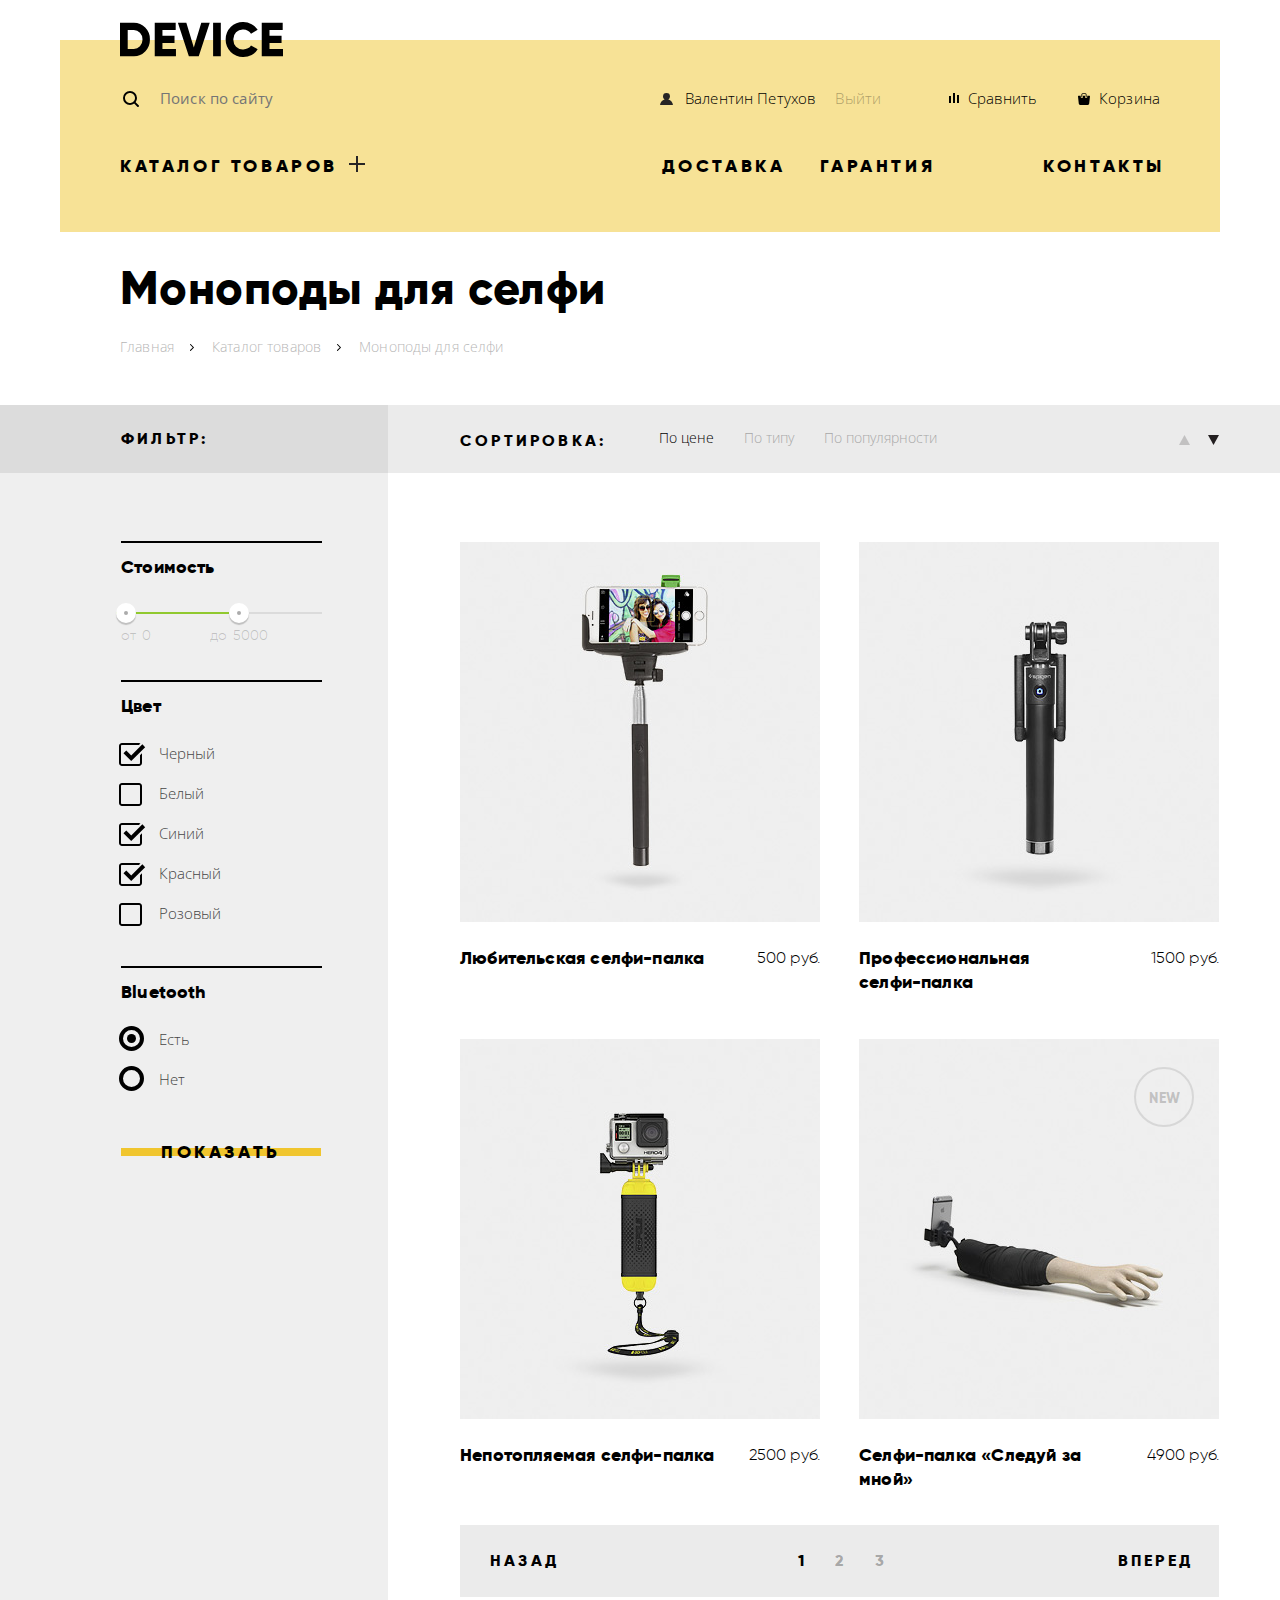
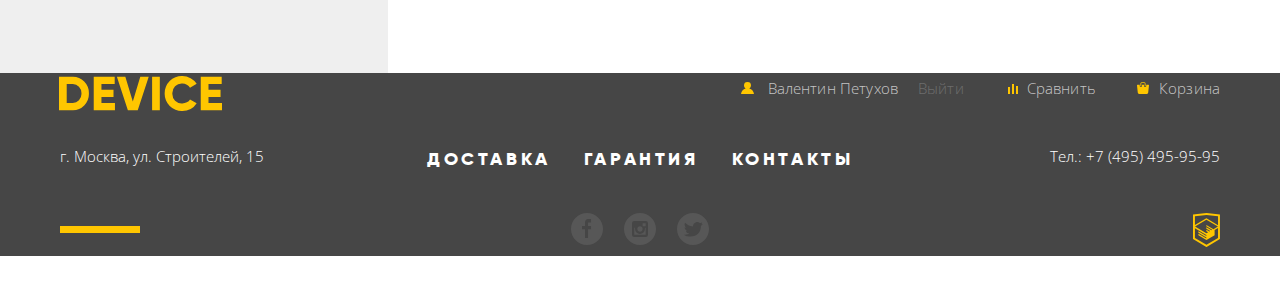
==== commit 043eed4f: "Форматирование кода, добавлены ссылки на профиль в навигации" ====
--- a/catalog.html
+++ b/catalog.html
@@ -1,257 +1,257 @@
 <!DOCTYPE html>
 <html lang="ru">
-<head>
-  <meta charset="UTF-8">
-  <title>HTML Academy: Девайс</title>
-  <link href="https://fonts.googleapis.com/css?family=Open+Sans:300,400&amp;subset=cyrillic" rel="stylesheet">
-  <link rel="stylesheet" href="css/normalize.css">
-  <link rel="stylesheet" href="css/style.css">
-</head>
-<body>
-  <div class="container">
-    <header class="page-header">
-      <a class="page-header__logo" href="index.html">
-        <svg class="page-header__image page-header__image--black" width="163" height="35" xmlns="http://www.w3.org/2000/svg" viewBox="0 0 163.3 34.94">
-          <path d="M163.3 26.88v7.39H142V.67h21v7.39h-13.23v5.57h12.08v7.3h-12.08v6zm-39.87.58a9.88 9.88 0 0 0 4.66-1.1 7.49 7.49 0 0 0 3.16-3l6.67 3.84a15.51 15.51 0 0 1-6 5.69 17.52 17.52 0 0 1-8.46 2.09 17.12 17.12 0 0 1-17.59-17.47A17.12 17.12 0 0 1 123.43 0a17.42 17.42 0 0 1 8.41 2.09 15.88 15.88 0 0 1 6.09 5.69l-6.67 3.84a7.61 7.61 0 0 0-3.19-3 9.93 9.93 0 0 0-4.64-1.08 9.59 9.59 0 0 0-7.18 2.74 9.91 9.91 0 0 0-2.68 7.25 9.91 9.91 0 0 0 2.68 7.25 9.59 9.59 0 0 0 7.18 2.68zM93.27.67H101v33.6h-7.73zM69 34.27L58 .67h8.46l7.49 24.72L81.43.67h8.46l-11 33.6zM34.8.67h21v7.39H42.53v5.57h12.08v7.3H42.53v6h13.53v7.39H34.8zm-21.27 33.6H0V.67h13.53A15.72 15.72 0 0 1 25.25 5.5a16.46 16.46 0 0 1 4.71 12 16.46 16.46 0 0 1-4.71 12 15.73 15.73 0 0 1-11.72 4.77zM20 10.63a8.65 8.65 0 0 0-6.5-2.57H7.73v18.82h5.8A8.65 8.65 0 0 0 20 24.31a9.41 9.41 0 0 0 2.49-6.84A9.41 9.41 0 0 0 20 10.63z" />
-        </svg>
-      </a>
-      <nav class="main-navigation">
-        <div class="main-navigation__wrapper">
-          <form class="main-navigation__search site-search" id="search-form" action="https://echo.htmlacademy.ru/" method="get">
-            <label class="visually-hidden" for="search-field">Поиск по сайту</label>
-            <input class="site-search__field" id="search-field" name="search" type="search" placeholder="Поиск по сайту" required>
-            <button class="site-search__button" type="submit">Найти</button>
-          </form>
-          <ul class="main-navigation__user user-navigation">
-            <li class="user-navigation__item">
-              <a class="user-navigation__link user-navigation__link--profile" href="#">Валентин Петухов</a>
-            </li>
-            <li class="user-navigation__item">
-              <a class="user-navigation__link user-navigation__link--logout" href="#">Выйти</a>
-            </li>
-          </ul>
-          <ul class="main-navigation__shopping shopping-navigation">
-            <li class="shopping-navigation__item">
-              <a class="shopping-navigation__link shopping-navigation__link--compare" href="#">Сравнить</a>
-            </li>
-            <li class="shopping-navigation__item">
-              <a class="shopping-navigation__link shopping-navigation__link--cart" href="#">Корзина</a>
-            </li>
-          </ul>
-        </div>
-        <ul class="main-navigation__site site-navigation">
-          <li class="site-navigation__item site-navigation__item--catalog">
-            <a class="site-navigation__link site-navigation__link--catalog" href="catalog.html">Каталог товаров</a>
-            <ul class="site-navigation__list catalog-navigation">
-              <li class="catalog-navigation__item">
-                <a class="catalog-navigation__link" href="#">Виртуальная реальность</a>
+  <head>
+    <meta charset="UTF-8">
+    <title>HTML Academy: Девайс</title>
+    <link href="https://fonts.googleapis.com/css?family=Open+Sans:300,400&amp;subset=cyrillic" rel="stylesheet">
+    <link rel="stylesheet" href="css/normalize.css">
+    <link rel="stylesheet" href="css/style.css">
+  </head>
+  <body>
+    <div class="container">
+      <header class="page-header">
+        <a class="page-header__logo" href="index.html">
+          <svg class="page-header__image page-header__image--black" width="163" height="35" xmlns="http://www.w3.org/2000/svg" viewBox="0 0 163.3 34.94">
+            <path d="M163.3 26.88v7.39H142V.67h21v7.39h-13.23v5.57h12.08v7.3h-12.08v6zm-39.87.58a9.88 9.88 0 0 0 4.66-1.1 7.49 7.49 0 0 0 3.16-3l6.67 3.84a15.51 15.51 0 0 1-6 5.69 17.52 17.52 0 0 1-8.46 2.09 17.12 17.12 0 0 1-17.59-17.47A17.12 17.12 0 0 1 123.43 0a17.42 17.42 0 0 1 8.41 2.09 15.88 15.88 0 0 1 6.09 5.69l-6.67 3.84a7.61 7.61 0 0 0-3.19-3 9.93 9.93 0 0 0-4.64-1.08 9.59 9.59 0 0 0-7.18 2.74 9.91 9.91 0 0 0-2.68 7.25 9.91 9.91 0 0 0 2.68 7.25 9.59 9.59 0 0 0 7.18 2.68zM93.27.67H101v33.6h-7.73zM69 34.27L58 .67h8.46l7.49 24.72L81.43.67h8.46l-11 33.6zM34.8.67h21v7.39H42.53v5.57h12.08v7.3H42.53v6h13.53v7.39H34.8zm-21.27 33.6H0V.67h13.53A15.72 15.72 0 0 1 25.25 5.5a16.46 16.46 0 0 1 4.71 12 16.46 16.46 0 0 1-4.71 12 15.73 15.73 0 0 1-11.72 4.77zM20 10.63a8.65 8.65 0 0 0-6.5-2.57H7.73v18.82h5.8A8.65 8.65 0 0 0 20 24.31a9.41 9.41 0 0 0 2.49-6.84A9.41 9.41 0 0 0 20 10.63z" />
+          </svg>
+        </a>
+        <nav class="main-navigation">
+          <div class="main-navigation__wrapper">
+            <form class="main-navigation__search site-search" id="search-form" action="https://echo.htmlacademy.ru/" method="get">
+              <label class="visually-hidden" for="search-field">Поиск по сайту</label>
+              <input class="site-search__field" id="search-field" name="search" type="search" placeholder="Поиск по сайту" required>
+              <button class="site-search__button" type="submit">Найти</button>
+            </form>
+            <ul class="main-navigation__user user-navigation">
+              <li class="user-navigation__item">
+                <a class="user-navigation__link user-navigation__link--profile" href="profile.html">Валентин Петухов</a>
               </li>
-              <li class="catalog-navigation__item">
-                <a class="catalog-navigation__link" href="#">Моноподы для селфи</a>
-              </li>
-              <li class="catalog-navigation__item">
-                <a class="catalog-navigation__link" href="#">Экшн-камеры</a>
-              </li>
-              <li class="catalog-navigation__item">
-                <a class="catalog-navigation__link" href="#">Фитнес-браслеты</a>
-              </li>
-              <li class="catalog-navigation__item">
-                <a class="catalog-navigation__link" href="#">Умные часы</a>
-              </li>
-              <li class="catalog-navigation__item">
-                <a class="catalog-navigation__link" href="#">Квадрокоптеры</a>
+              <li class="user-navigation__item">
+                <a class="user-navigation__link user-navigation__link--logout" href="#">Выйти</a>
               </li>
             </ul>
+            <ul class="main-navigation__shopping shopping-navigation">
+              <li class="shopping-navigation__item">
+                <a class="shopping-navigation__link shopping-navigation__link--compare" href="#">Сравнить</a>
+              </li>
+              <li class="shopping-navigation__item">
+                <a class="shopping-navigation__link shopping-navigation__link--cart" href="#">Корзина</a>
+              </li>
+            </ul>
+          </div>
+          <ul class="main-navigation__site site-navigation">
+            <li class="site-navigation__item site-navigation__item--catalog">
+              <a class="site-navigation__link site-navigation__link--catalog" href="catalog.html">Каталог товаров</a>
+              <ul class="site-navigation__list catalog-navigation">
+                <li class="catalog-navigation__item">
+                  <a class="catalog-navigation__link" href="#">Виртуальная реальность</a>
+                </li>
+                <li class="catalog-navigation__item">
+                  <a class="catalog-navigation__link" href="catalog.html">Моноподы для селфи</a>
+                </li>
+                <li class="catalog-navigation__item">
+                  <a class="catalog-navigation__link" href="#">Экшн-камеры</a>
+                </li>
+                <li class="catalog-navigation__item">
+                  <a class="catalog-navigation__link" href="#">Фитнес-браслеты</a>
+                </li>
+                <li class="catalog-navigation__item">
+                  <a class="catalog-navigation__link" href="#">Умные часы</a>
+                </li>
+                <li class="catalog-navigation__item">
+                  <a class="catalog-navigation__link" href="#">Квадрокоптеры</a>
+                </li>
+              </ul>
+            </li>
+            <li class="site-navigation__item">
+              <a class="site-navigation__link" href="#">Доставка</a>
+            </li>
+            <li class="site-navigation__item">
+              <a class="site-navigation__link" href="#">Гарантия</a>
+            </li>
+            <li class="site-navigation__item">
+              <a class="site-navigation__link" href="#">Контакты</a>
+            </li>
+          </ul>
+        </nav>
+      </header>
+    </div>
+    <main class="page-inner">
+      <div class="container page-inner__title-wrapper">
+        <h1 class="page-inner__title">Моноподы для селфи</h1>
+        <ul class="breadcrumbs">
+          <li class="breadcrumbs__item">
+            <a class="breadcrumbs__link" href="index.html">Главная</a>
           </li>
-          <li class="site-navigation__item">
-            <a class="site-navigation__link" href="#">Доставка</a>
+          <li class="breadcrumbs__item">
+            <a class="breadcrumbs__link" href="#">Каталог товаров</a>
           </li>
-          <li class="site-navigation__item">
-            <a class="site-navigation__link" href="#">Гарантия</a>
-          </li>
-          <li class="site-navigation__item">
-            <a class="site-navigation__link" href="#">Контакты</a>
+          <li class="breadcrumbs__item">
+            <a class="breadcrumbs__link">Моноподы для селфи</a>
           </li>
         </ul>
-      </nav>
-    </header>
-  </div>
-  <main class="page-inner">
-    <div class="container page-inner__title-wrapper">
-      <h1 class="page-inner__title">Моноподы для селфи</h1>
-      <ul class="breadcrumbs">
-        <li class="breadcrumbs__item">
-          <a class="breadcrumbs__link" href="index.html">Главная</a>
-        </li>
-        <li class="breadcrumbs__item">
-          <a class="breadcrumbs__link" href="#">Каталог товаров</a>
-        </li>
-        <li class="breadcrumbs__item">
-          <a class="breadcrumbs__link">Моноподы для селфи</a>
-        </li>
-      </ul>
-    </div>
-    <div class="page-inner__up-line">
-      <div class="container page-inner__wrapper">
-        <div class="page-inner__left-column">
-          <span class="page-inner__filter-title" aria-hidden="true">Фильтр:</span>
-        </div>
-        <div class="page-inner__right-column">
-          <section class="sorter">
-            <h2 class="sorter__title">Сортировка:</h2>
-            <ul class="sorter__list sorter-options">
-              <li class="sorter-options__item">
-                <a class="sorter-options__link sorter-options__link--active" href="#">По цене</a>
-              </li>
-              <li class="sorter-options__item">
-                <a class="sorter-options__link" href="#">По типу</a>
-              </li>
-              <li class="sorter-options__item">
-                <a class="sorter-options__link" href="#">По популярности</a>
-              </li>
-            </ul>
-            <ul class="sorter__list sorter-directions">
-              <li class="sorter-directions__item">
-                <a class="sorter-directions__link sorter-directions__link--up" href="#">
+      </div>
+      <div class="page-inner__up-line">
+        <div class="container page-inner__wrapper">
+          <div class="page-inner__left-column">
+            <span class="page-inner__filter-title" aria-hidden="true">Фильтр:</span>
+          </div>
+          <div class="page-inner__right-column">
+            <section class="sorter">
+              <h2 class="sorter__title">Сортировка:</h2>
+              <ul class="sorter__list sorter-options">
+                <li class="sorter-options__item">
+                  <a class="sorter-options__link sorter-options__link--active" href="#">По цене</a>
+                </li>
+                <li class="sorter-options__item">
+                  <a class="sorter-options__link" href="#">По типу</a>
+                </li>
+                <li class="sorter-options__item">
+                  <a class="sorter-options__link" href="#">По популярности</a>
+                </li>
+              </ul>
+              <ul class="sorter__list sorter-directions">
+                <li class="sorter-directions__item">
+                  <a class="sorter-directions__link sorter-directions__link--up" href="#">
                   <span class="visually-hidden">Сортировать по возрастанию</span>
-                </a>
-              </li>
-              <li class="sorter-directions__item">
-                <a class="sorter-directions__link sorter-directions__link--down sorter-directions__link--active" href="#">
+                  </a>
+                </li>
+                <li class="sorter-directions__item">
+                  <a class="sorter-directions__link sorter-directions__link--down sorter-directions__link--active" href="#">
                   <span class="visually-hidden">Сортировать по убыванию</span>
-                </a>
-              </li>
-            </ul>
-          </section>
+                  </a>
+                </li>
+              </ul>
+            </section>
+          </div>
         </div>
       </div>
-    </div>
-    <div class="page-inner__down-line">
-      <div class="container page-inner__wrapper">
-        <div class="page-inner__left-column">
-          <section class="filters">
-            <h2 class="visually-hidden filters___title">Фильтр:</h2>
-            <form class="filters__form" action="https://echo.htmlacademy.ru" method="get">
-              <fieldset class="filters__fieldset">
-                <legend class="filters__title">Стоимость</legend>
-                <div class="filters__range-controls">
-                  <div class="filters__scale">
+      <div class="page-inner__down-line">
+        <div class="container page-inner__wrapper">
+          <div class="page-inner__left-column">
+            <section class="filters">
+              <h2 class="visually-hidden filters___title">Фильтр:</h2>
+              <form class="filters__form" action="https://echo.htmlacademy.ru" method="get">
+                <fieldset class="filters__fieldset">
+                  <legend class="filters__title">Стоимость</legend>
+                  <div class="filters__range-controls">
+                    <div class="filters__scale">
                       <div class="filters__bar"></div>
-                  </div>
+                    </div>
                     <div class="filters__toggle filters__toggle--min content-box-component"></div>
                     <div class="filters__toggle filters__toggle--max content-box-component"></div>
-                </div>
-                <div class="filters__price-control">
-                  <label class="filters__price filters__price--min">от
+                  </div>
+                  <div class="filters__price-control">
+                    <label class="filters__price filters__price--min">от
                     <input class="filters__input filters__input--price" type="text" name="min-price" value="0">
-                  </label>
-                  <label class="filters__price filters__price--max">до
+                    </label>
+                    <label class="filters__price filters__price--max">до
                     <input class="filters__input filters__input--price" type="text" name="max-price" value="5000">
-                  </label>
-                </div>
-              </fieldset>
-              <fieldset class="filters__fieldset">
-                <legend class="filters__title">Цвет</legend>
-                <ul class="filters__list">
-                  <li class="filters__item">
-                    <input class="filters__input filters__checkbox visually-hidden" id="black" name="color" type="checkbox" value="black" checked>
-                    <label class="filters__label filters__label--checkbox" for="black">Черный</label>
-                  </li>
-                  <li class="filters__item">
-                    <input class="filters__input filters__checkbox visually-hidden" id="white" name="color" type="checkbox" value="white">
-                    <label class="filters__label filters__label--checkbox" for="white">Белый</label>
-                  </li>
-                  <li class="filters__item">
-                    <input class="filters__input filters__checkbox visually-hidden" id="blue" name="color" type="checkbox" value="blue" checked>
-                    <label class="filters__label filters__label--checkbox" for="blue">Синий</label>
-                  </li>
-                  <li class="filters__item">
-                    <input class="filters__input filters__checkbox visually-hidden" id="red" name="color" type="checkbox" value="red" checked>
-                    <label class="filters__label filters__label--checkbox" for="red">Красный</label>
-                  </li>
-                  <li class="filters__item">
-                    <input class="filters__input filters__checkbox visually-hidden" id="pink" name="color" type="checkbox" value="pink">
-                    <label class="filters__label filters__label--checkbox" for="pink">Розовый</label>
-                  </li>
-                </ul>
-              </fieldset>
-              <fieldset class="filters__fieldset">
-                <legend class="filters__title">Bluetooth</legend>
-                <ul class="filters__list">
-                  <li class="filters__item">
-                    <input class="filters__input filters__radio visually-hidden" id="yes" name="bluetooth" value="yes" type="radio" checked>
-                    <label class="filters__label filters__label--radio" for="yes">Есть</label>
-                  </li>
-                  <li class="filters__item">
-                    <input class="filters__input filters__radio visually-hidden" id="no" name="bluetooth" value="no" type="radio">
-                    <label class="filters__label filters__label--radio" for="no">Нет</label>
-                  </li>
-                </ul>
-              </fieldset>
-              <button class="filters__button button" type="submit">Показать</button>
-            </form>
-          </section>
-        </div>
-        <div class="page-inner__right-column page-inner__right-column--catalog">
-          <section class="catalog">
-            <h2 class="visually-hidden">Каталог моноподов для селфи</h2>
-            <ul class="catalog__list">
-              <li class="catalog__item">
-                <article class="product-card">
-                  <h3 class="product-card__title">
-                    <a href="#" class="product-card__link">Любительская селфи-палка</a>
-                  </h3>
-                  <img class="product-card__image" src="img/catalog/item-1.jpg" width="360" height="380" alt="Фото любительской селфи-палки">
-                  <b class="product-card__price">500 руб.</b>
-                  <div class="product-card__hover-wrapper">
-                    <a class="product-card__basket-link button" href="#">В корзину</a>
-                    <a class="product-card__compare-link" href="#">Добавить к сравнению</a>
+                    </label>
                   </div>
-                </article>
-              </li>
-              <li class="catalog__item">
-                <article class="product-card">
-                  <h3 class="product-card__title">
-                    <a href="#" class="product-card__link">Профессиональная <span class="no-wrap">селфи-палка</span></a>
-                  </h3>
-                  <img class="product-card__image" src="img/catalog/item-2.jpg" width="360" height="380" alt="Фото профессиональной селфи-палки">
-                  <b class="product-card__price">1500 руб.</b>
-                  <div class="product-card__hover-wrapper">
-                    <a class="product-card__basket-link button" href="#">В корзину</a>
-                    <a class="product-card__compare-link" href="#">Добавить к сравнению</a>
-                  </div>
-                </article>
-              </li>
-              <li class="catalog__item">
-                <article class="product-card">
-                  <h3 class="product-card__title">
-                    <a href="#" class="product-card__link">Непотопляемая селфи-палка</a>
-                  </h3>
-                  <img class="product-card__image" src="img/catalog/item-3.jpg" width="360" height="380" alt="Фото непотопляемой селфи-палки">
-                  <b class="product-card__price">2500 руб.</b>
-                  <div class="product-card__hover-wrapper">
-                    <a class="product-card__basket-link button" href="#">В корзину</a>
-                    <a class="product-card__compare-link" href="#">Добавить к сравнению</a>
-                  </div>
-                </article>
-              </li>
-              <li class="catalog__item">
-                <article class="product-card product-card--new">
-                  <h3 class="product-card__title">
-                    <a href="#" class="product-card__link">Селфи-палка «Следуй за мной»</a>
-                  </h3>
-                  <img class="product-card__image" src="img/catalog/item-4.jpg" width="360" height="380" alt="Фото селфи-палки «Следуй за мной»">
-                  <b class="product-card__price">4900 руб.</b>
-                  <div class="product-card__hover-wrapper">
-                    <a class="product-card__basket-link button" href="#">В корзину</a>
-                    <a class="product-card__compare-link" href="#">Добавить к сравнению</a>
-                  </div>
-                </article>
-              </li>
-            </ul>
-          </section>
-          <section class="pagination">
-            <h2 class="visually-hidden">Номера страниц:</h2>
+                </fieldset>
+                <fieldset class="filters__fieldset">
+                  <legend class="filters__title">Цвет</legend>
+                  <ul class="filters__list">
+                    <li class="filters__item">
+                      <input class="filters__input filters__checkbox visually-hidden" id="black" name="color" type="checkbox" value="black" checked>
+                      <label class="filters__label filters__label--checkbox" for="black">Черный</label>
+                    </li>
+                    <li class="filters__item">
+                      <input class="filters__input filters__checkbox visually-hidden" id="white" name="color" type="checkbox" value="white">
+                      <label class="filters__label filters__label--checkbox" for="white">Белый</label>
+                    </li>
+                    <li class="filters__item">
+                      <input class="filters__input filters__checkbox visually-hidden" id="blue" name="color" type="checkbox" value="blue" checked>
+                      <label class="filters__label filters__label--checkbox" for="blue">Синий</label>
+                    </li>
+                    <li class="filters__item">
+                      <input class="filters__input filters__checkbox visually-hidden" id="red" name="color" type="checkbox" value="red" checked>
+                      <label class="filters__label filters__label--checkbox" for="red">Красный</label>
+                    </li>
+                    <li class="filters__item">
+                      <input class="filters__input filters__checkbox visually-hidden" id="pink" name="color" type="checkbox" value="pink">
+                      <label class="filters__label filters__label--checkbox" for="pink">Розовый</label>
+                    </li>
+                  </ul>
+                </fieldset>
+                <fieldset class="filters__fieldset">
+                  <legend class="filters__title">Bluetooth</legend>
+                  <ul class="filters__list">
+                    <li class="filters__item">
+                      <input class="filters__input filters__radio visually-hidden" id="yes" name="bluetooth" value="yes" type="radio" checked>
+                      <label class="filters__label filters__label--radio" for="yes">Есть</label>
+                    </li>
+                    <li class="filters__item">
+                      <input class="filters__input filters__radio visually-hidden" id="no" name="bluetooth" value="no" type="radio">
+                      <label class="filters__label filters__label--radio" for="no">Нет</label>
+                    </li>
+                  </ul>
+                </fieldset>
+                <button class="filters__button button" type="submit">Показать</button>
+              </form>
+            </section>
+          </div>
+          <div class="page-inner__right-column page-inner__right-column--catalog">
+            <section class="catalog">
+              <h2 class="visually-hidden">Каталог моноподов для селфи</h2>
+              <ul class="catalog__list">
+                <li class="catalog__item">
+                  <article class="product-card">
+                    <h3 class="product-card__title">
+                      <a href="#" class="product-card__link">Любительская селфи-палка</a>
+                    </h3>
+                    <img class="product-card__image" src="img/catalog/item-1.jpg" width="360" height="380" alt="Фото любительской селфи-палки">
+                    <b class="product-card__price">500 руб.</b>
+                    <div class="product-card__hover-wrapper">
+                      <a class="product-card__basket-link button" href="#">В корзину</a>
+                      <a class="product-card__compare-link" href="#">Добавить к сравнению</a>
+                    </div>
+                  </article>
+                </li>
+                <li class="catalog__item">
+                  <article class="product-card">
+                    <h3 class="product-card__title">
+                      <a href="#" class="product-card__link">Профессиональная <span class="no-wrap">селфи-палка</span></a>
+                    </h3>
+                    <img class="product-card__image" src="img/catalog/item-2.jpg" width="360" height="380" alt="Фото профессиональной селфи-палки">
+                    <b class="product-card__price">1500 руб.</b>
+                    <div class="product-card__hover-wrapper">
+                      <a class="product-card__basket-link button" href="#">В корзину</a>
+                      <a class="product-card__compare-link" href="#">Добавить к сравнению</a>
+                    </div>
+                  </article>
+                </li>
+                <li class="catalog__item">
+                  <article class="product-card">
+                    <h3 class="product-card__title">
+                      <a href="#" class="product-card__link">Непотопляемая селфи-палка</a>
+                    </h3>
+                    <img class="product-card__image" src="img/catalog/item-3.jpg" width="360" height="380" alt="Фото непотопляемой селфи-палки">
+                    <b class="product-card__price">2500 руб.</b>
+                    <div class="product-card__hover-wrapper">
+                      <a class="product-card__basket-link button" href="#">В корзину</a>
+                      <a class="product-card__compare-link" href="#">Добавить к сравнению</a>
+                    </div>
+                  </article>
+                </li>
+                <li class="catalog__item">
+                  <article class="product-card product-card--new">
+                    <h3 class="product-card__title">
+                      <a href="#" class="product-card__link">Селфи-палка «Следуй за мной»</a>
+                    </h3>
+                    <img class="product-card__image" src="img/catalog/item-4.jpg" width="360" height="380" alt="Фото селфи-палки «Следуй за мной»">
+                    <b class="product-card__price">4900 руб.</b>
+                    <div class="product-card__hover-wrapper">
+                      <a class="product-card__basket-link button" href="#">В корзину</a>
+                      <a class="product-card__compare-link" href="#">Добавить к сравнению</a>
+                    </div>
+                  </article>
+                </li>
+              </ul>
+            </section>
+            <section class="pagination">
+              <h2 class="visually-hidden">Номера страниц:</h2>
               <ul class="pagination__list">
                 <li class="pagination__item">
                   <a class="pagination__link pagination__link--previous">Назад</a>
@@ -269,13 +269,13 @@
                   <a class="pagination__link pagination__link--next" href="#">Вперед</a>
                 </li>
               </ul>
-          </section>
+            </section>
+          </div>
         </div>
       </div>
-    </div>
-  </main>
-  <footer class="page-footer">
-      <div class="container page-footer__wrapper">
+    </main>
+    <footer class="page-footer">
+      <div class="container">
         <div class="page-footer__row">
           <a class="page-footer__logo" href="index.html">
             <svg class="page-footer__image" width="163" height="35" xmlns="http://www.w3.org/2000/svg" viewBox="0 0 163.3 34.94">
@@ -284,7 +284,7 @@
           </a>
           <ul class="page-footer__user user-navigation">
             <li class="user-navigation__item">
-              <a class="user-navigation__link user-navigation__link--yellow-profile" href="#">Валентин Петухов</a>
+              <a class="user-navigation__link user-navigation__link--yellow-profile" href="profile.html">Валентин Петухов</a>
             </li>
             <li class="user-navigation__item">
               <a class="user-navigation__link user-navigation__link--logout" href="#">Выйти</a>
@@ -318,29 +318,29 @@
           <ul class="page-footer__social social">
             <li class="social__item">
               <a class="social__link social__link--facebook" href="https://www.facebook.com/htmlacademy">
-                <span class="visually-hidden">Мы в Фейсбуке</span></a>
+              <span class="visually-hidden">Мы в Фейсбуке</span></a>
             </li>
             <li class="social__item">
               <a class="social__link social__link--instagram" href="https://www.instagram.com/htmlacademy">
-                <span class="visually-hidden">Мы в Инстаграме</span>
+              <span class="visually-hidden">Мы в Инстаграме</span>
               </a>
             </li>
             <li class="social__item">
               <a class="social__link social__link--twitter" href="https://twitter.com/htmlacademy_ru">
-                <span class="visually-hidden">Мы в Твиттере</span>
+              <span class="visually-hidden">Мы в Твиттере</span>
               </a>
             </li>
           </ul>
           <p class="page-footer__copyright copyright">
-          <span class="visually-hidden">Разработано:</span>
-          <a class="copyright__link" href="https://htmlacademy.ru/intensive/htmlcss">
-            <svg class="copyright__image" aria-label="HTML Academy" height="34.09" width="26.943" xmlns="http://www.w3.org/2000/svg">
-              <path d="M13.62.017L13.472 0 0 1.412v24.661l13.473 8.017 13.43-7.99.042-.025V1.412zm11.399 12.11L13.495 5.334l-.001-.104-.087.05-.088-.056v.109L1.925 12.118V3.147l11.548-1.212L25.02 3.147v8.98zm-11.614-5.34L24.923 13.5l-4.479 2.64-7.093-4.221-.014 1.415 5.904 3.513-.86.507-5.03-2.992-.014 1.415 3.827 2.275-.782.523-3.031-1.787-.014 1.413 1.853 1.091-1.8 1.081-11.356-6.751zm-11.48 8.34l11.411 6.791.016 1.044-7.942-4.728-.015 1.416 7.979 4.795.018 1.076-7.973-4.74-.013 1.414 8.021 4.822.046.025 8.143-4.872-.011-5.177 3.415-2.036v10.021L13.472 31.85 1.925 24.979z"/>
-            </svg>
-          </a>
+            <span class="visually-hidden">Разработано:</span>
+            <a class="copyright__link" href="https://htmlacademy.ru/intensive/htmlcss">
+              <svg class="copyright__image" aria-label="Разработано: HTML Academy" height="34.09" width="26.943" xmlns="http://www.w3.org/2000/svg">
+                <path d="M13.62.017L13.472 0 0 1.412v24.661l13.473 8.017 13.43-7.99.042-.025V1.412zm11.399 12.11L13.495 5.334l-.001-.104-.087.05-.088-.056v.109L1.925 12.118V3.147l11.548-1.212L25.02 3.147v8.98zm-11.614-5.34L24.923 13.5l-4.479 2.64-7.093-4.221-.014 1.415 5.904 3.513-.86.507-5.03-2.992-.014 1.415 3.827 2.275-.782.523-3.031-1.787-.014 1.413 1.853 1.091-1.8 1.081-11.356-6.751zm-11.48 8.34l11.411 6.791.016 1.044-7.942-4.728-.015 1.416 7.979 4.795.018 1.076-7.973-4.74-.013 1.414 8.021 4.822.046.025 8.143-4.872-.011-5.177 3.415-2.036v10.021L13.472 31.85 1.925 24.979z"/>
+              </svg>
+            </a>
           </p>
         </div>
       </div>
     </footer>
-</body>
-</html>+  </body>
+</html>
--- a/css/style.css
+++ b/css/style.css
@@ -38,11 +38,6 @@
   box-sizing: border-box;
 }
 
-body {
-  margin: 0;
-  padding: 0;
-}
-
 *,
 *::before,
 *::after {
@@ -65,11 +60,10 @@
   margin: -1px;
 }
 
-a {
-  text-decoration: none;
-}
-
 body {
+  margin: 0;
+  padding: 0;
+
   font-family: "Open Sans", Arial, sans-serif;
   font-size: 15px;
   font-weight: 300;
@@ -83,14 +77,20 @@
   text-decoration: none;
 }
 
+/* класс для ситуаций, когда нужно запретить перенос на следующую строку*/
+.no-wrap {
+  white-space: nowrap;
+}
+
 .container {
   width: 1200px;
+
   margin: 0 auto;
+
   padding-right: 20px;
   padding-left: 20px;
 }
 
-/*buttons*/
 .button {
   position: relative;
   z-index: 0;
@@ -142,7 +142,6 @@
   color: rgba(0,0,0, 0.3);
 }
 
-/*header*/
 .page-header {
   position: relative;
 
@@ -182,14 +181,16 @@
   align-items: center;
 }
 
+/*search field*/
 .main-navigation__search {
   position: relative;
 
   display: flex;
+  margin-right: auto;
 
   width: 440px;
   height: 49px;
-  margin-right: auto;
+
 }
 
 .main-navigation__search::before {
@@ -201,8 +202,6 @@
 
   width: 16px;
   height: 16px;
-
-
 
   background-image: url(../img/search.svg);
 }
@@ -265,6 +264,7 @@
   background-color: #000000;
 }
 
+/*user navigation*/
 .main-navigation__user {
   width: 260px;
 }
@@ -302,8 +302,6 @@
 
   width: 13px;
   height: 13px;
-
-
 }
 
 .user-navigation__link--logout {
@@ -327,6 +325,7 @@
   opacity: 0.3;
 }
 
+/*shopping navigation*/
 .main-navigation__shopping {
   width: 240px;
 }
@@ -387,6 +386,7 @@
   background-repeat: no-repeat;
 }
 
+/*site navigation*/
 .site-navigation {
   display: flex;
 
@@ -460,10 +460,9 @@
 
 .catalog-navigation {
   position: absolute;
-  z-index: 2;
+  z-index: 1;
   top: 31px;
 
-  display: flex;
   display: none;
 
   width: 640px;
@@ -528,7 +527,7 @@
   opacity: 0.3;
 }
 
-/*slider*/
+/*popular items slider*/
 .features {
   margin-bottom: 103px;
 }
@@ -550,7 +549,6 @@
 
 .promo-slider {
   position: relative;
-   /* z-index: 1;*/
 
   min-height: 486px;
 
@@ -563,11 +561,8 @@
   position: absolute;
   top: 0;
   z-index: -1;
-
-  display: flex;
-  /*display: none;*/
-
-  width: 1200px;
+  /* display: flex; */
+  display: none;
 
   counter-increment: my-counter;
 
@@ -579,12 +574,12 @@
 
   position: absolute;
   top: -16px;
-  right: 86px;
+  right: 43px;
 
   font-family: "Gilroy", "Arial Black", sans-serif;
-  font-size: 179.2px;
+  font-size: 179px;
   font-weight: 800;
-  line-height: 179.2px;
+  line-height: 179px;
 
   letter-spacing: 0.01em;
 
@@ -594,7 +589,7 @@
 .promo-slider__item--current {
   position: relative;
   display: flex;
-  z-index: 1;
+  z-index: 0;
 
   opacity: 1;
 }
@@ -603,20 +598,25 @@
   display: flex;
 
   width: 560px;
-  margin-right: 40px;
+  /* margin-right: 40px; */
+
+  justify-content: center;
 }
 
 .promo-slider__image {
   max-width: 555px;
   max-height: 486px;
-  margin: auto;
+  /* margin: auto; */
 }
 
 .promo-slider__description-wrapper {
   position: relative;
 
-  width: 505px;
+  margin-left: 40px;
+
+  width: 560px;
   padding-top: 76px;
+  padding-right: 55px;
 }
 
 .promo-slider__description-wrapper::before {
@@ -647,7 +647,7 @@
 
 .promo-slider__description {
   margin-bottom: 44px;
-  padding-right: 20px;
+  /* padding-right: 20px; */
 }
 
 .promo-slider__link {
@@ -664,6 +664,20 @@
   list-style: none;
 }
 
+.spec-list__name,
+.spec-list__value {
+  margin: 0;
+  padding: 0;
+}
+
+.spec-list__name {
+  padding-top: 6px;
+}
+
+.spec-list {
+  display: flex;
+}
+
 .spec-list__name {
   font-size: 13px;
   line-height: 20px;
@@ -672,7 +686,7 @@
 }
 
 .spec-list__value {
-  font-family: "Gilroy", "Arial Black", sans-serif;
+  font-family: "Gilroy", "Arial", sans-serif;
   font-size: 36px;
   font-weight: 300;
   line-height: 48px;
@@ -682,10 +696,6 @@
   color: #000000;
 }
 
-.spec-list {
-  display: flex;
-}
-
 .spec-list__wrapper {
   display: flex;
   flex-direction: column-reverse;
@@ -697,26 +707,16 @@
   width: 140px;
 }
 
-.spec-list,
-.spec-list__name,
-.spec-list__value {
-  margin: 0;
-  padding: 0;
-}
-
+/*slider toggle*/
 .features__toggles {
   margin: 0;
   padding: 0;
 }
 
-.spec-list__name {
-  padding-top: 6px;
-}
-
 .slider-toggles {
   position: absolute;
-  z-index: 2;
-  top: 313px;
+  z-index: 1;
+  bottom: 143px;
   right: 82px;
 
   display: flex;
@@ -761,7 +761,6 @@
   border-radius: 50%;
   background-color: #ffffff;
 }
-
 /*popular categories*/
 .popular-categories {
   margin-bottom: 80px;
@@ -898,6 +897,7 @@
 
 /*services*/
 .services {
+  min-width: 1200px;
   margin-bottom: 93px;
   padding-bottom: 36px;
 
@@ -1004,19 +1004,20 @@
   z-index: -1;
   top: 0;
 
+  display: none;
+
   width: 760px;
   padding-top: 74px;
 
   opacity: 0;
 }
-.services-list__item--hide {
-  z-index: -1;
-}
 
 .services-list__item--current {
   position: relative;
   z-index: 1;
 
+  display: block;
+
   opacity: 1;
 }
 
@@ -1025,7 +1026,7 @@
   margin-bottom: 32px;
   padding: 0;
 
-  font-family: "Gilroy", "Arial", sans-serif;
+  font-family: "Gilroy", "Arial Black", sans-serif;
   font-size: 47px;
   font-weight: 800;
   line-height: 48px;
@@ -1131,6 +1132,7 @@
   background-image: url(../img/vive-logo.jpg);
   background-repeat: no-repeat;
 }
+
 /*about us and contacts*/
 .wrapper {
   display: flex;
@@ -1210,7 +1212,7 @@
   margin-top: 66px;
   margin-bottom: 54px;
 
-  font-family: "Gilroy", "Arial", sans-serif;
+  font-family: "Gilroy", "Arial Black", sans-serif;
   font-size: 16px;
   font-weight: 800;
   line-height: 40px;
@@ -1252,6 +1254,7 @@
 
 /* footer */
 .page-footer {
+  min-width: 1200px;
   background-color: #464646;
 }
 
@@ -1293,6 +1296,7 @@
   margin-top: 3px;
   margin-left: -1px;
 }
+
 .page-footer__logo:focus {
    opacity: 0.6;
    outline: none;
@@ -1336,6 +1340,8 @@
   padding-left: 18px;
 
   font-size: 15px;
+
+  flex-wrap: wrap;
 }
 
 .page-footer__user .user-navigation__link {
@@ -1376,6 +1382,7 @@
   background-image: url(../img/user-yellow.svg);
   background-repeat: no-repeat;
 }
+
 .user-navigation__link--yellow-profile::before {
   content: "";
 
@@ -1385,11 +1392,6 @@
 
   background-image: url(../img/user-yellow.svg);
   background-repeat: no-repeat;
-}
-.page-footer__shopping {
-  display: flex;
-
-  flex-wrap: wrap;
 }
 
 .shopping-navigation__link--yellow-compare::before {
@@ -1442,7 +1444,6 @@
 }
 
 .page-footer__navigation {
-
   display: flex;
 
   width: 440px;
@@ -1577,6 +1578,7 @@
   opacity: 0.3;
 }
 
+/*Modal*/
 .modal {
   position: fixed;
 
@@ -1608,7 +1610,7 @@
 }
 
 .modal-map {
-  z-index: 4;
+  z-index: 2;
   top: 120px;
   left: 50%;
 
@@ -1619,7 +1621,7 @@
 }
 
 .close-button {
-  z-index: 5;
+  z-index: 3;
 
   width: 57px;
   height: 57px;
@@ -1658,13 +1660,13 @@
 
 .modal-map__close {
   position: absolute;
-  z-index: 5;
+  z-index: 3;
   top: 23px;
   right: 23px;
 }
 
 .feedback {
-  z-index: 4;
+  z-index: 2;
   top: 120px;
   left: 50%;
 
@@ -1687,7 +1689,7 @@
 
 .feedback__close {
   position: absolute;
-  z-index: 5;
+  z-index: 3;
   top: 24px;
   right: 24px;
 }
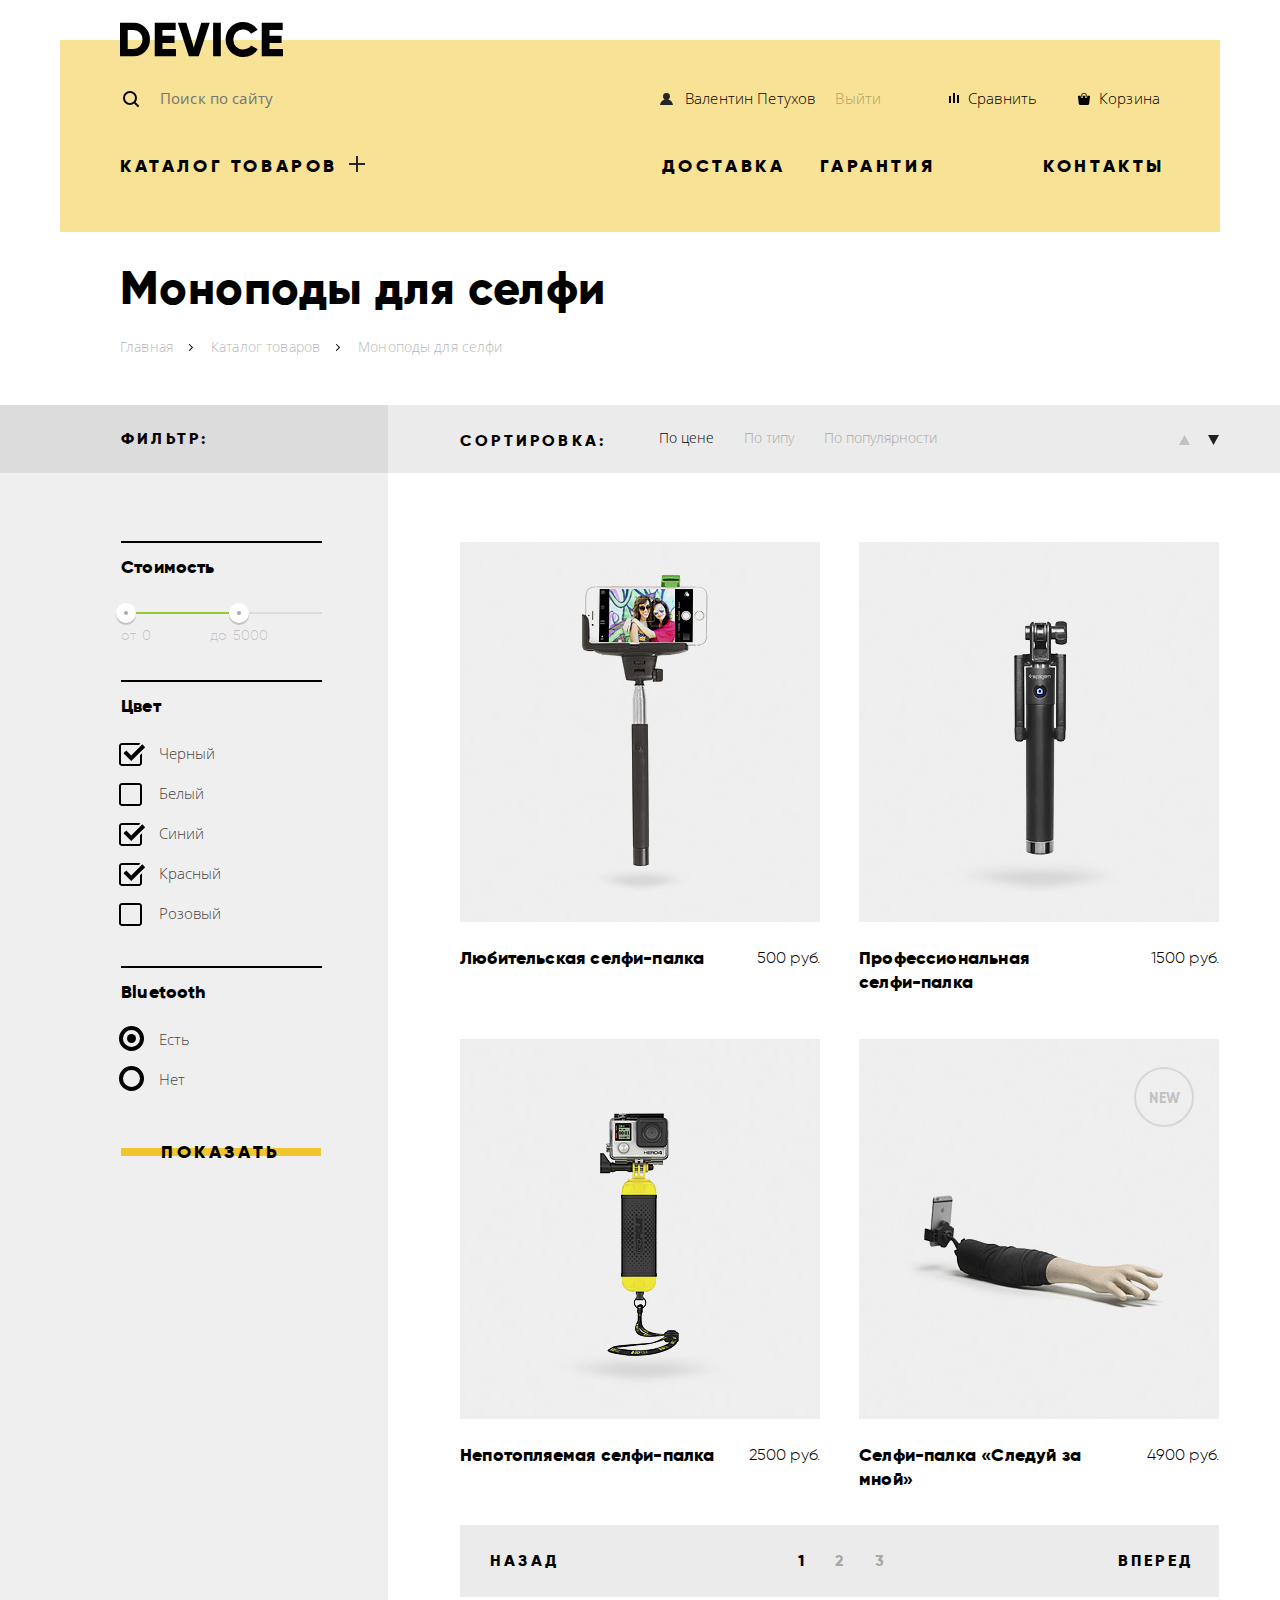
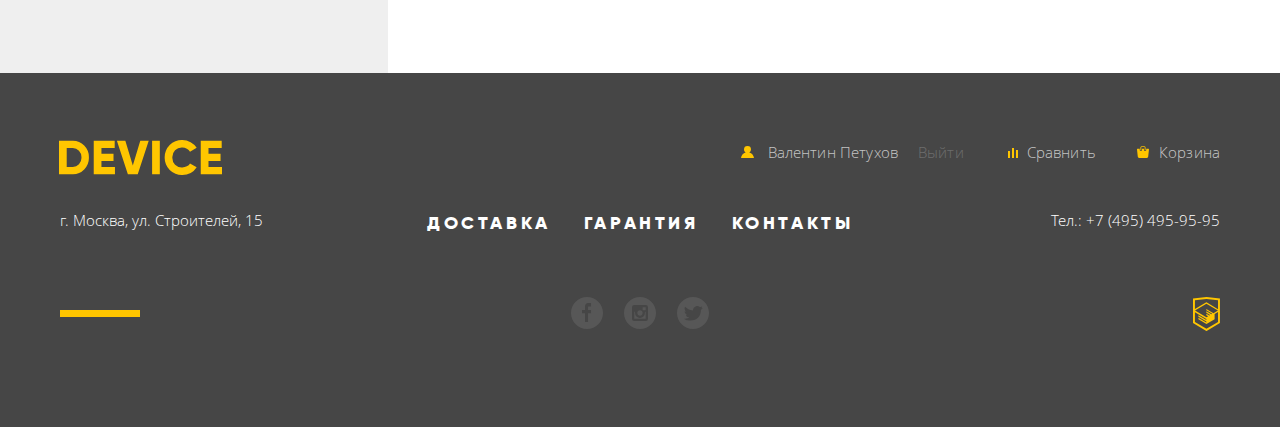
==== commit ba0770a4: "Убраны лишние пробелы и ссылка на гуглфонтс" ====
--- a/catalog.html
+++ b/catalog.html
@@ -3,7 +3,6 @@
   <head>
     <meta charset="UTF-8">
     <title>HTML Academy: Девайс</title>
-    <link href="https://fonts.googleapis.com/css?family=Open+Sans:300,400&amp;subset=cyrillic" rel="stylesheet">
     <link rel="stylesheet" href="css/normalize.css">
     <link rel="stylesheet" href="css/style.css">
   </head>
@@ -113,12 +112,12 @@
               <ul class="sorter__list sorter-directions">
                 <li class="sorter-directions__item">
                   <a class="sorter-directions__link sorter-directions__link--up" href="#">
-                  <span class="visually-hidden">Сортировать по возрастанию</span>
+                    <span class="visually-hidden">Сортировать по возрастанию</span>
                   </a>
                 </li>
                 <li class="sorter-directions__item">
                   <a class="sorter-directions__link sorter-directions__link--down sorter-directions__link--active" href="#">
-                  <span class="visually-hidden">Сортировать по убыванию</span>
+                    <span class="visually-hidden">Сортировать по убыванию</span>
                   </a>
                 </li>
               </ul>
@@ -143,10 +142,10 @@
                   </div>
                   <div class="filters__price-control">
                     <label class="filters__price filters__price--min">от
-                    <input class="filters__input filters__input--price" type="text" name="min-price" value="0">
+                      <input class="filters__input filters__input--price" type="text" name="min-price" value="0">
                     </label>
                     <label class="filters__price filters__price--max">до
-                    <input class="filters__input filters__input--price" type="text" name="max-price" value="5000">
+                      <input class="filters__input filters__input--price" type="text" name="max-price" value="5000">
                     </label>
                   </div>
                 </fieldset>
@@ -260,10 +259,10 @@
                   <a class="pagination__link pagination__link--current">1</a>
                 </li>
                 <li class="pagination__item">
-                  <a  class="pagination__link" href="#">2</a>
-                </li>
-                <li class="pagination__item">
-                  <a  class="pagination__link" href="#">3</a>
+                  <a class="pagination__link" href="#">2</a>
+                </li>
+                <li class="pagination__item">
+                  <a class="pagination__link" href="#">3</a>
                 </li>
                 <li class="pagination__item">
                   <a class="pagination__link pagination__link--next" href="#">Вперед</a>
@@ -318,16 +317,16 @@
           <ul class="page-footer__social social">
             <li class="social__item">
               <a class="social__link social__link--facebook" href="https://www.facebook.com/htmlacademy">
-              <span class="visually-hidden">Мы в Фейсбуке</span></a>
+                <span class="visually-hidden">Мы в Фейсбуке</span></a>
             </li>
             <li class="social__item">
               <a class="social__link social__link--instagram" href="https://www.instagram.com/htmlacademy">
-              <span class="visually-hidden">Мы в Инстаграме</span>
+                <span class="visually-hidden">Мы в Инстаграме</span>
               </a>
             </li>
             <li class="social__item">
               <a class="social__link social__link--twitter" href="https://twitter.com/htmlacademy_ru">
-              <span class="visually-hidden">Мы в Твиттере</span>
+                <span class="visually-hidden">Мы в Твиттере</span>
               </a>
             </li>
           </ul>
@@ -335,7 +334,7 @@
             <span class="visually-hidden">Разработано:</span>
             <a class="copyright__link" href="https://htmlacademy.ru/intensive/htmlcss">
               <svg class="copyright__image" aria-label="Разработано: HTML Academy" height="34.09" width="26.943" xmlns="http://www.w3.org/2000/svg">
-                <path d="M13.62.017L13.472 0 0 1.412v24.661l13.473 8.017 13.43-7.99.042-.025V1.412zm11.399 12.11L13.495 5.334l-.001-.104-.087.05-.088-.056v.109L1.925 12.118V3.147l11.548-1.212L25.02 3.147v8.98zm-11.614-5.34L24.923 13.5l-4.479 2.64-7.093-4.221-.014 1.415 5.904 3.513-.86.507-5.03-2.992-.014 1.415 3.827 2.275-.782.523-3.031-1.787-.014 1.413 1.853 1.091-1.8 1.081-11.356-6.751zm-11.48 8.34l11.411 6.791.016 1.044-7.942-4.728-.015 1.416 7.979 4.795.018 1.076-7.973-4.74-.013 1.414 8.021 4.822.046.025 8.143-4.872-.011-5.177 3.415-2.036v10.021L13.472 31.85 1.925 24.979z"/>
+                <path d="M13.62.017L13.472 0 0 1.412v24.661l13.473 8.017 13.43-7.99.042-.025V1.412zm11.399 12.11L13.495 5.334l-.001-.104-.087.05-.088-.056v.109L1.925 12.118V3.147l11.548-1.212L25.02 3.147v8.98zm-11.614-5.34L24.923 13.5l-4.479 2.64-7.093-4.221-.014 1.415 5.904 3.513-.86.507-5.03-2.992-.014 1.415 3.827 2.275-.782.523-3.031-1.787-.014 1.413 1.853 1.091-1.8 1.081-11.356-6.751zm-11.48 8.34l11.411 6.791.016 1.044-7.942-4.728-.015 1.416 7.979 4.795.018 1.076-7.973-4.74-.013 1.414 8.021 4.822.046.025 8.143-4.872-.011-5.177 3.415-2.036v10.021L13.472 31.85 1.925 24.979z" />
               </svg>
             </a>
           </p>
@@ -343,4 +342,4 @@
       </div>
     </footer>
   </body>
-</html>
+</html>--- a/css/style.css
+++ b/css/style.css
@@ -53,18 +53,26 @@
 input[type="radio"].visually-hidden {
   position: absolute;
 
+  overflow: hidden;
   clip: rect(0 0 0 0);
 
   width: 1px;
   height: 1px;
   margin: -1px;
+  padding: 0;
+
+  white-space: nowrap;
+
+  border: 0;
+
+  clip-path: inset(100%);
 }
 
 body {
   margin: 0;
   padding: 0;
 
-  font-family: "Open Sans", Arial, sans-serif;
+  font-family: "Open Sans", "Arial", sans-serif;
   font-size: 15px;
   font-weight: 300;
   line-height: 30px;
@@ -190,7 +198,6 @@
 
   width: 440px;
   height: 49px;
-
 }
 
 .main-navigation__search::before {
@@ -217,8 +224,10 @@
   letter-spacing: 0.01em;
 
   border: 0;
+
+  background-color: #f7e296;
   outline: none;
-  background-color: #f7e296;
+
 }
 
 .site-search__field:focus {
@@ -405,7 +414,7 @@
 .site-navigation__link {
   position: relative;
 
-  font-family: "Gilroy", "Arial Black", sans-serif;
+  font-family: "Gilroy", "Arial", sans-serif;
   font-size: 18px;
   font-weight: 800;
   line-height: 24px;
@@ -519,7 +528,6 @@
 .catalog-navigation__link:hover,
 .catalog-navigation__link:focus {
   opacity: 0.6;
-
   outline: none;
 }
 
@@ -561,7 +569,7 @@
   position: absolute;
   top: 0;
   z-index: -1;
-  /* display: flex; */
+
   display: none;
 
   counter-increment: my-counter;
@@ -576,7 +584,7 @@
   top: -16px;
   right: 43px;
 
-  font-family: "Gilroy", "Arial Black", sans-serif;
+  font-family: "Gilroy", "Arial", sans-serif;
   font-size: 179px;
   font-weight: 800;
   line-height: 179px;
@@ -588,9 +596,10 @@
 
 .promo-slider__item--current {
   position: relative;
-  display: flex;
   z-index: 0;
 
+  display: flex;
+
   opacity: 1;
 }
 
@@ -598,7 +607,6 @@
   display: flex;
 
   width: 560px;
-  /* margin-right: 40px; */
 
   justify-content: center;
 }
@@ -606,7 +614,6 @@
 .promo-slider__image {
   max-width: 555px;
   max-height: 486px;
-  /* margin: auto; */
 }
 
 .promo-slider__description-wrapper {
@@ -636,7 +643,7 @@
   margin: 0;
   margin-bottom: 19px;
 
-  font-family: "Gilroy", "Arial Black", sans-serif;
+  font-family: "Gilroy", "Arial", sans-serif;
   font-size: 47px;
   font-weight: 800;
   line-height: 56px;
@@ -647,7 +654,6 @@
 
 .promo-slider__description {
   margin-bottom: 44px;
-  /* padding-right: 20px; */
 }
 
 .promo-slider__link {
@@ -750,7 +756,7 @@
   content: "";
 
   position: absolute;
-  z-index: 1;
+  z-index: 2;
   top: 2px;
   left: 2px;
 
@@ -761,9 +767,10 @@
   border-radius: 50%;
   background-color: #ffffff;
 }
+
 /*popular categories*/
 .popular-categories {
-  margin-bottom: 80px;
+  margin-bottom: 70px;
 }
 
 .popular-categories__list {
@@ -780,6 +787,7 @@
 .popular-categories__item {
   width: 160px;
   margin-right: 40px;
+  margin-bottom: 10px;
 }
 
 .popular-categories__item:nth-child(6n) {
@@ -793,7 +801,7 @@
 
   padding-top: 194px;
 
-  font-family: "Gilroy", "Arial Black", sans-serif;
+  font-family: "Gilroy", "Arial", sans-serif;
   font-size: 18px;
   font-weight: 800;
   line-height: 24px;
@@ -802,7 +810,6 @@
   letter-spacing: 0.01em;
 
   color: #000000;
-
   outline: none;
 }
 
@@ -880,7 +887,6 @@
 .popular-categories__link:hover::before,
 .popular-categories__link:focus::before {
   opacity: 1;
-
 }
 
 .popular-categories__link:active::before {
@@ -908,30 +914,23 @@
 .services__wrapper {
   display: flex;
 
-  padding-bottom: 80px;
+  padding-bottom: 33px;
 }
 
 .services__toggles {
   position: relative;
 
-  width: 280px;
+  width: 284px;
   margin: 0;
   padding: 0;
 
   list-style: none;
 }
 
-.services__toggles::after {
-  content: "";
-
-  position: absolute;
-  top: 0;
-  right: -4px;
-
-  width: 7px;
-  height: 319px;
-
-  background-color: #000000;
+.services-tab {
+  padding-bottom: 47px;
+
+  border-right: 7px solid #000000;
 }
 
 .services__description {
@@ -995,8 +994,8 @@
   display: flex;
   flex-direction: column;
 
-  width: 880px;
-  padding-left: 120px;
+  width: 876px;
+  padding-left: 116px;
 }
 
 .services-list__item {
@@ -1026,7 +1025,7 @@
   margin-bottom: 32px;
   padding: 0;
 
-  font-family: "Gilroy", "Arial Black", sans-serif;
+  font-family: "Gilroy", "Arial", sans-serif;
   font-size: 47px;
   font-weight: 800;
   line-height: 48px;
@@ -1179,7 +1178,7 @@
   margin-bottom: 43px;
   margin-left: -2px;
 
-  font-family: "Gilroy", "Arial Black", sans-serif;
+  font-family: "Gilroy", "Arial", sans-serif;
   font-size: 47px;
   font-weight: 800;
   line-height: 48px;
@@ -1212,7 +1211,7 @@
   margin-top: 66px;
   margin-bottom: 54px;
 
-  font-family: "Gilroy", "Arial Black", sans-serif;
+  font-family: "Gilroy", "Arial", sans-serif;
   font-size: 16px;
   font-weight: 800;
   line-height: 40px;
@@ -1240,9 +1239,20 @@
   border-radius: 50%;
 }
 
+.contacts__map-link {
+  display: block;
+  margin-top: 38px;
+  margin-bottom: 61px;
+
+  outline: none;
+}
+
+.contacts__map-link:focus .contacts__map-image {
+  opacity: 0.5;
+}
+
 .contacts__map-image {
-  margin-top: 9px;
-  margin-bottom: 60px;
+  max-width: 560px;
 }
 
 .about-us__button,
@@ -1255,15 +1265,12 @@
 /* footer */
 .page-footer {
   min-width: 1200px;
-  background-color: #464646;
-}
-
-.page-footer__wrapper {
-  display: flex;
-  flex-direction: column;
 
   padding-top: 64px;
   padding-bottom: 66px;
+
+  background-color: #464646;
+  color: #ffffff;
 }
 
 .page-footer__row {
@@ -1275,7 +1282,7 @@
 }
 
 .page-footer__row:last-child {
-  margin-top: 42px;
+  margin-top: 62px;
 }
 
 .page-footer__row:last-child::before {
@@ -1293,6 +1300,7 @@
 
 .page-footer__logo {
   width: 180px;
+
   margin-top: 3px;
   margin-left: -1px;
 }
@@ -1309,7 +1317,6 @@
 .page-footer__image:hover,
 .page-footer__image:focus {
   opacity: 0.6;
-
   outline: none;
 }
 
@@ -1560,6 +1567,7 @@
 }
 
 .page-footer__copyright {
+  width: ;
   margin: 0;
   padding: 0;
 }
@@ -1649,7 +1657,6 @@
   content: "";
 
   display: block;
-
   width: 55px;
   height: 55px;
 
@@ -1697,7 +1704,7 @@
 .feedback__label {
   margin-bottom: 7px;
 
-  font-family: "Gilroy", Arial, sans-serif;
+  font-family: "Gilroy", "Arial", sans-serif;
   font-size: 18px;
   font-weight: 800;
   line-height: 24px;
@@ -1730,7 +1737,7 @@
 }
 
 .feedback__field::placeholder {
-  font-family: "Open Sans", Arial, sans-serif;
+  font-family: "Open Sans", "Arial", sans-serif;
   font-size: 14px;
   font-weight: normal;
   line-height: 18px;
@@ -1762,7 +1769,7 @@
   outline: none;
 }
 
-/*catalog*/
+/*Catalog*/
 .page-inner__title-wrapper {
   margin-bottom: 44px;
   padding-left: 80px;
@@ -1774,7 +1781,7 @@
   margin-bottom: 19px;
   padding: 0;
 
-  font-family: "Gilroy", Arial, sans-serif;
+  font-family: "Gilroy", "Arial", sans-serif;
   font-size: 47px;
   line-height: 48px;
 
@@ -1790,6 +1797,7 @@
   padding: 0;
 
   list-style: none;
+  flex-wrap: wrap;
 }
 
 .breadcrumbs__item:not(:last-child) {
@@ -1811,6 +1819,7 @@
   background-image: url(../img/nav-arrow.svg);
   background-repeat: no-repeat;
 }
+
 .breadcrumbs__link {
   padding-right: 20px;
 
@@ -1827,20 +1836,23 @@
 .breadcrumbs__link:hover,
 .breadcrumbs__link:focus {
   opacity: 0.6;
-
   outline: none;
 }
 
 .breadcrumbs__link:active {
   opacity: 0.1;
 }
+
 /*filters and goods*/
-
 .page-inner__up-line {
+  min-width: 1200px;
+
   background-image: linear-gradient(to right, #dcdcdc 0%, #dcdcdc 50%, #ebebeb 50%, #ebebeb 100%);
 }
 
 .page-inner__down-line {
+  min-width: 1200px;
+
   background-image: linear-gradient(to right, #efefef 0%, #efefef 50%, #fff 50%, #fff 100%);
 }
 
@@ -1858,11 +1870,9 @@
 }
 
 .page-inner__filter-title {
-  /*  z-index: 1;*/
-
   display: block;
 
-  font-family: "Gilroy", "Arial Black", sans-serif;
+  font-family: "Gilroy", "Arial", sans-serif;
   font-size: 16px;
   font-weight: 800;
   line-height: 24px;
@@ -1879,11 +1889,13 @@
   width: 831px;
 }
 
+/*Sorter*/
 .sorter {
   display: flex;
 
   width: 831px;
   padding-top: 24px;
+  padding-bottom: 10px;
   padding-left: 72px;
 
   background-color: #ebebeb;
@@ -1896,16 +1908,16 @@
   padding: 0;
 
   list-style: none;
+
+  flex-wrap: wrap;
 }
 
 .sorter__title {
-  z-index: 1;
-
   margin: 0;
   margin-right: 53px;
   padding: 0;
 
-  font-family: "Gilroy", "Arial Black", sans-serif;
+  font-family: "Gilroy", "Arial", sans-serif;
   font-size: 16px;
   font-weight: 800;
   line-height: 24px;
@@ -1915,6 +1927,9 @@
 
   color: #000000;
 }
+.sorter-options {
+  width: 450px;
+}
 
 .sorter-options__item {
   margin-right: 20px;
@@ -1936,7 +1951,6 @@
 .sorter-options__link:hover:not(.sorter-options__link--active),
 .sorter-options__link:focus {
   opacity: 0.6;
-
   outline: none;
 }
 
@@ -1948,16 +1962,6 @@
   opacity: 1;
 }
 
-.sorter-directions {
-  display: flex;
-
-  margin-left: auto;
-}
-
-.sorter-directions__item:not(:last-child) {
-  margin-right: 18px;
-}
-
 .sorter-directions__link {
   display: block;
 
@@ -1965,6 +1969,18 @@
   height: 18px;
 
   opacity: 0.2;
+}
+
+.sorter-directions__link--up {
+  background-image: url(../img/icon-up-dir.svg);
+  background-repeat: no-repeat;
+  background-position-y: 6px;
+}
+
+.sorter-directions__link--down {
+  background-image: url(../img/icon-down-dir.svg);
+  background-repeat: no-repeat;
+  background-position-y: 6px;
 }
 
 .sorter-directions__link:hover,
@@ -1976,29 +1992,37 @@
   opacity: 1;
 }
 
-.sorter-directions__link--up {
-  background-image: url(../img/icon-up-dir.svg);
-  background-repeat: no-repeat;
-  background-position-y: 6px;
-}
-
-.sorter-directions__link--down {
-  background-image: url(../img/icon-down-dir.svg);
-  background-repeat: no-repeat;
-  background-position-y: 6px;
-}
-
 .sorter-directions__link--active {
   opacity: 1;
 }
 
+.sorter-directions {
+  display: flex;
+  width: 40px;
+
+  margin-left: auto;
+}
+
+.sorter-directions__item:not(:last-child) {
+  margin-right: 18px;
+}
+
 /*filter*/
 .filters {
+  width: 201px;
+
   background-color: #efefef;
 }
 
 .filters__form {
   padding-top: 46px;
+}
+
+.filters__list {
+  margin: 0;
+  padding: 0;
+
+  list-style: none;
 }
 
 .filters__fieldset {
@@ -2018,34 +2042,15 @@
   margin-bottom: 20px;
   padding-top: 12px;
 
-  font-family: "Gilroy", "Arial Black", sans-serif;
+  font-family: "Gilroy", "Arial", sans-serif;
   font-size: 18px;
   font-weight: 800;
   line-height: 24px;
 
   letter-spacing: 0.01em;
-
   color: #000000;
 
   border-top: 2px solid #000000;
-}
-
-/*.filters__title::before {
-  content: "";
-
-  position: absolute;
-  top: 5px;
-  left: 0;
-
-  width: 200px;
-  height: 2px;
-
-  background-color: #000000;
-}
-*/
-
-.filters {
-  width: 201px;
 }
 
 .filters__price-control {
@@ -2054,10 +2059,9 @@
 
 .filters__price {
   display: inline-block;
-
   margin-right: 20px;
 
-  font-family: "Gilroy", "Arial Black", sans-serif;
+  font-family: "Gilroy", "Arial", sans-serif;
   font-size: 14px;
   line-height: 24px;
 
@@ -2068,15 +2072,15 @@
 }
 
 .filters__input--price {
+  width: 50px;
+  margin: 0;
+
   font: inherit;
-
-  width: 50px;
-  margin: 0;
-
   color: inherit;
   border: none;
+
+  background: none;
   outline: none;
-  background: none;
 }
 
 .filters__price:hover,
@@ -2118,25 +2122,13 @@
 
   border: 8px solid #ffffff;
   border-radius: 50%;
-  background: #ababab;
+  background-color: #ababab;
   box-shadow: 0 2px 1px 0 rgba(0,1,1, 0.2);
 }
 
 .filters__toggle:active {
   transform: scale(1.2);
-  /*position: absolute;
-  top: -9px;
-
-  width: 4px;
-  height: 4px;
-
-  cursor: pointer;
-
-  border: 9px solid #ffffff;
-  border-radius: 50%;
-  background: #ababab;
-  box-shadow: 0 2px 1px 0 rgba(0,1,1, 0.2);
-*/ }
+ }
 
 .filters__toggle--min {
   left: 0;
@@ -2144,13 +2136,6 @@
 
 .filters__toggle--max {
   left: 55%;
-}
-
-.filters__list {
-  margin: 0;
-  padding: 0;
-
-  list-style: none;
 }
 
 .filters__item {
@@ -2296,12 +2281,6 @@
   flex-wrap: wrap;
 }
 
-/*.product-card__photo {
-  margin-bottom: 24px;
-
-  order: -1;
-}*/
-
 .product-card__image {
   order: -1;
 
@@ -2315,7 +2294,7 @@
   margin: 0;
   padding: 0;
 
-  font-family: "Gilroy", "Arial Black", sans-serif;
+  font-family: "Gilroy", "Arial", sans-serif;
   font-size: 18px;
   font-weight: 800;
   line-height: 24px;
@@ -2325,8 +2304,9 @@
 
   color: #000000;
 }
+
 .product-card__link {
-  font-family: "Gilroy", "Arial Black", sans-serif;
+  font-family: "Gilroy", "Arial", sans-serif;
   font-size: 18px;
   font-weight: 800;
   line-height: 24px;
@@ -2337,15 +2317,10 @@
   color: #000000;
 }
 
-/* класс для ситуаций, когда нужно запретить перенос на следующую строку*/
-.no-wrap {
-  white-space: nowrap;
-}
-
 .product-card__price {
   width: 100px;
 
-  font-family: "Gilroy", "Arial Black", sans-serif;
+  font-family: "Gilroy", "Arial", sans-serif;
   font-size: 16px;
   font-weight: 300;
   line-height: 24px;
@@ -2362,7 +2337,6 @@
   top: 0;
   left: 0;
 
-  display: flex;
   display: none;
   flex-direction: column;
 
@@ -2394,6 +2368,7 @@
   margin-top: 172px;
   margin-bottom: 5px;
 }
+
 .product-card__compare-link {
   padding-right: 26px;
   padding-left: 20px;
@@ -2430,7 +2405,7 @@
   padding-top: 18px;
   padding-left: 13px;
 
-  font-family: "Gilroy", "Arial Black", sans-serif;
+  font-family: "Gilroy", "Arial", sans-serif;
   font-size: 14px;
   font-weight: 800;
   line-height: 24px;
@@ -2460,10 +2435,7 @@
   background-color: #ebebeb;
 
   justify-content: space-between;
-}
-
-.pagination__item:nth-child(2) {
-  margin-left: 15px;
+  flex-wrap: wrap;
 }
 
 .pagination__item:first-child {
@@ -2483,7 +2455,7 @@
   padding-bottom: 24px;
   padding-left: 14px;
 
-  font-family: "Gilroy", "Arial Black", sans-serif;
+  font-family: "Gilroy", "Arial", sans-serif;
   font-size: 16px;
   font-weight: 800;
   line-height: 24px;
@@ -2493,9 +2465,14 @@
   color: rgba(0,0,0, 0.3);
 }
 
+.pagination__item:nth-child(2) {
+  margin-left: 15px;
+}
+
 .pagination__link:hover,
 .pagination__link:focus {
   color: rgba(0,0,0, 0.6);
+
   outline: none;
 }
 
